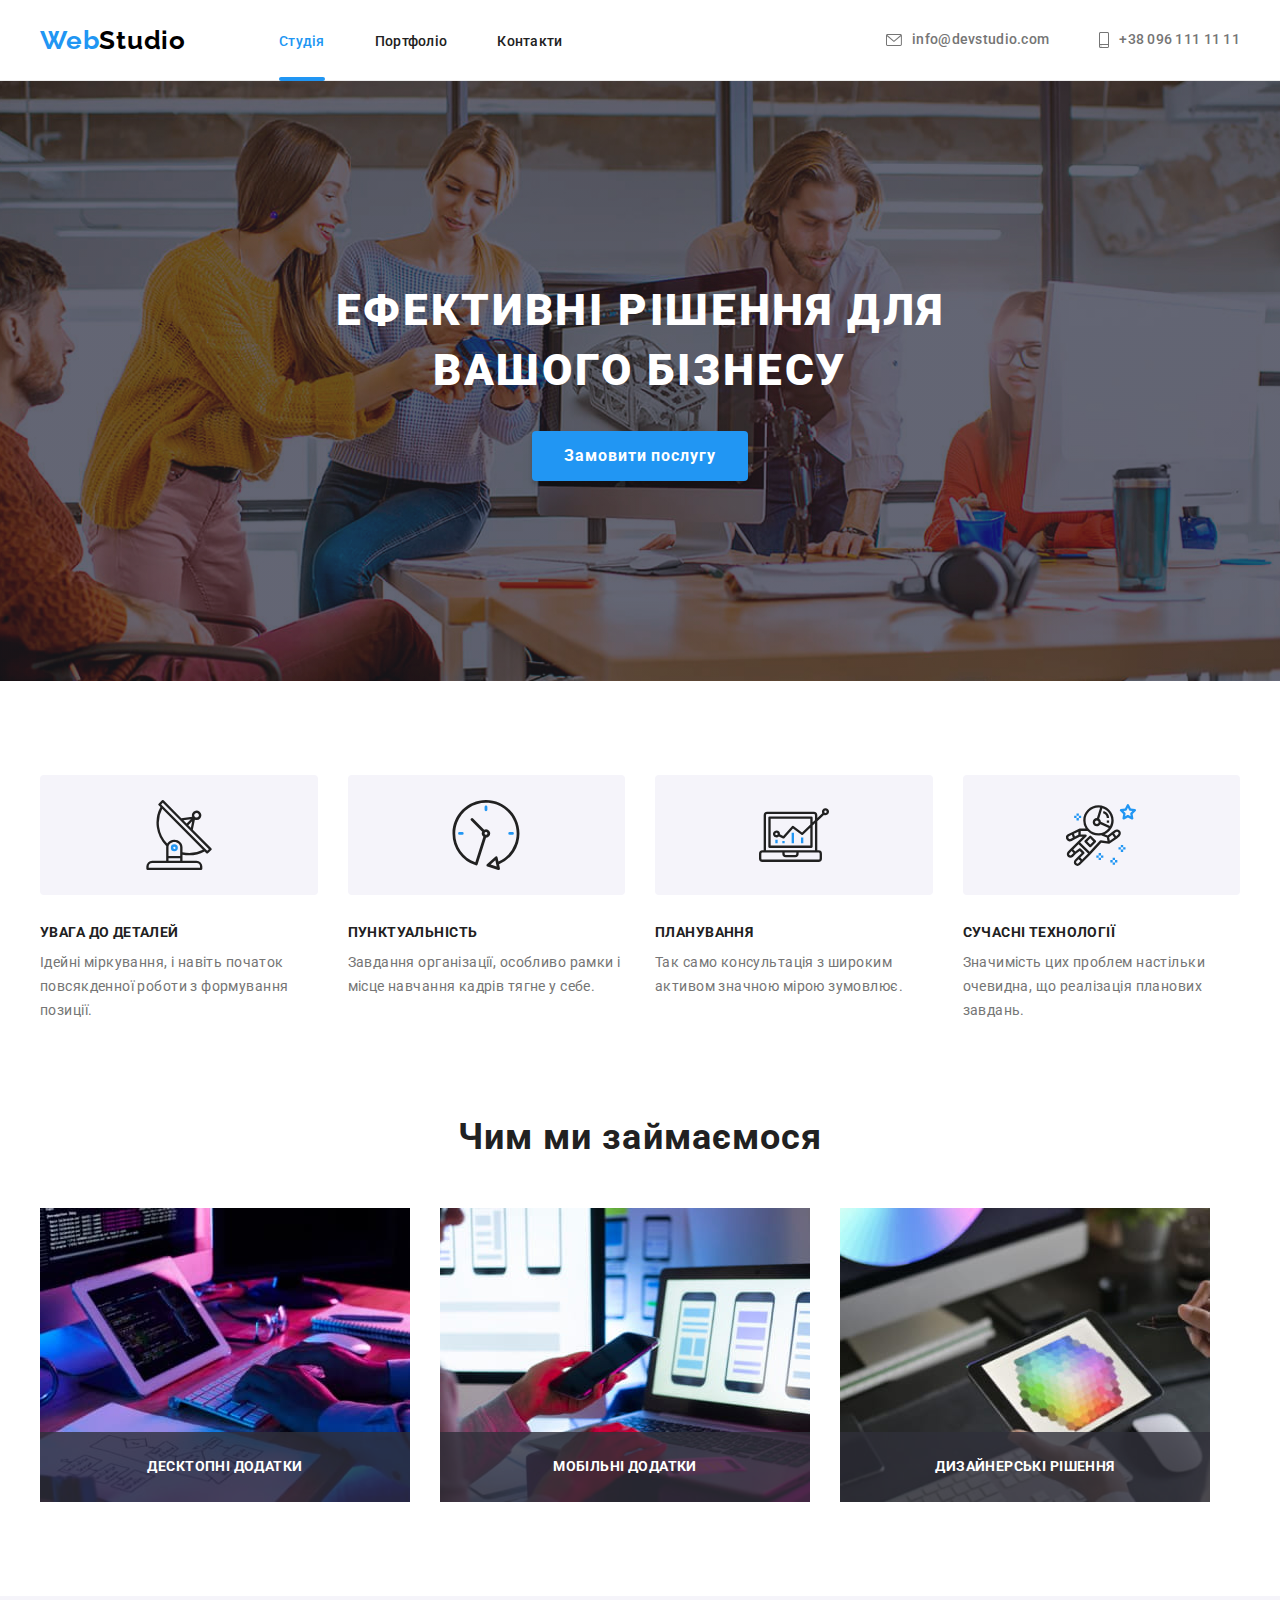
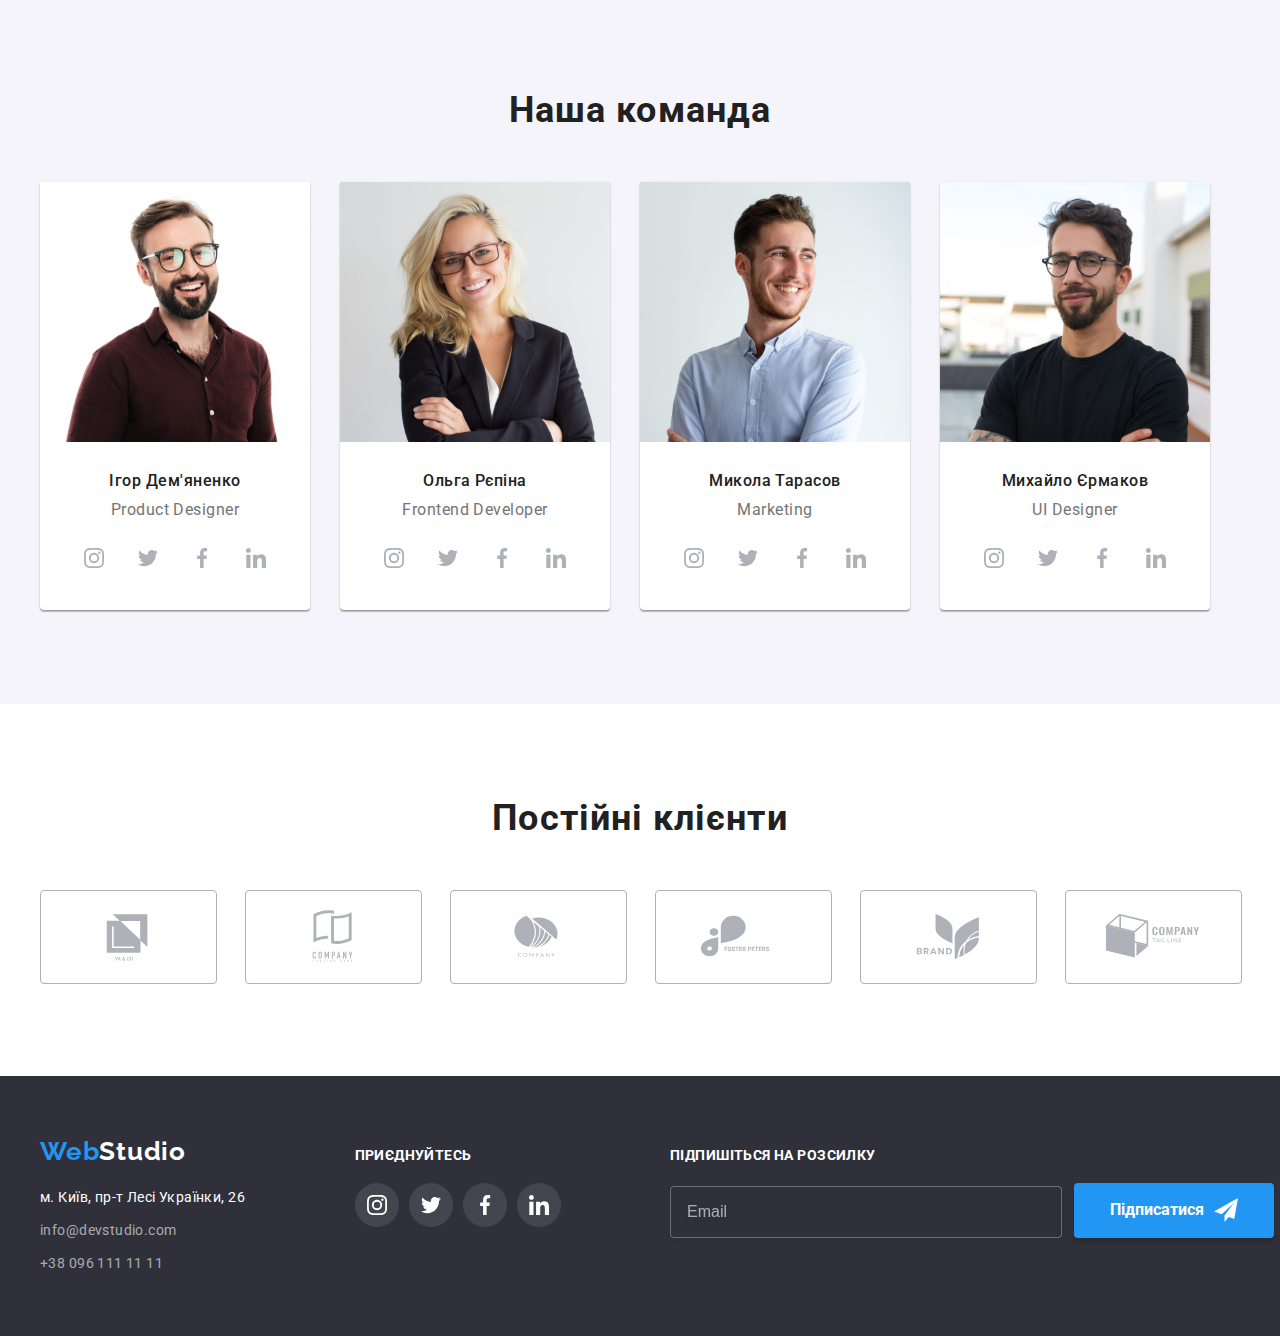
==== index.html @ 82394ab8 "Initial commit" ====
<!DOCTYPE html>
<html lang="uk">
  <head>
    <meta charset="UTF-8" />
    <meta http-equiv="X-UA-Compatible" content="IE=edge" />
    <meta name="viewport" content="width=device-width, initial-scale=1.0" />
    <title>Домашне Завдання 7</title>
    <link rel="preconnect" href="https://fonts.googleapis.com" />
    <link rel="preconnect" href="https://fonts.gstatic.com" crossorigin />
    <link
      href="https://fonts.googleapis.com/css2?family=Raleway:wght@700&family=Roboto:wght@400;500;700;900&display=swap"
      rel="stylesheet"
    />
    <link
      rel="stylesheet"
      href="https://cdnjs.cloudflare.com/ajax/libs/modern-normalize/1.1.0/modern-normalize.min.css"
      integrity="sha512-wpPYUAdjBVSE4KJnH1VR1HeZfpl1ub8YT/NKx4PuQ5NmX2tKuGu6U/JRp5y+Y8XG2tV+wKQpNHVUX03MfMFn9Q=="
      crossorigin="anonymous"
      referrerpolicy="no-referrer"
    />
    <!-- <link rel="stylesheet" href="./css/styles.css" /> -->
    <link rel="stylesheet" href="./css/main.min.css">
  </head>
  <body>
    <!---------------------------------HEADER---------------------->
    <header class="page-header">
      <div class="container header__container">
        <nav class="site-nav">
          <a href="./index.html" class="logo link site-nav__logo logo--color-black"
            ><span class="logo-accent">Web</span>Studio</a
          >
          <ul class="site-nav__list list">
            <li>
              <a href="./index.html" class="site-nav__item current link">Студія</a>
            </li>
            <li>
              <a href="./portfolio.html" class="site-nav__item link">Портфоліо</a>
            </li>
            <li><a href="#" class="site-nav__item link">Контакти</a></li>
          </ul>
        </nav>
        <ul class="contact list">
          <li>
            <a href="mailto:info@devstudio.com" class="contact__mail link">
              <svg class="contact__icon" width="16" height="12">
                <use href="./images/icon.svg#icon-envelope"></use>
              </svg>
              info@devstudio.com
            </a>
          </li>
          <li>
            <a href="tel:380961111111" class="contact__tel link">
              <svg class="contact__icon" width="10" height="16">
                <use href="./images/icon.svg#icon-smartphone"></use>
              </svg>
              +38 096 111 11 11
            </a>
          </li>
        </ul>
      </div>
    </header>
    <main>
      <!--------------------------------HERO----------------------->
      <section class="hero section">
        <div class="container hero__container">
          <h1 class="hero__title">Ефективні рішення для вашого бізнесу</h1>
          <button class="hero__btn" data-modal-open>Замовити послугу</button>
          <div class="backdrop is-hidden" data-modal>
            <div class="modal">
              <button type="button" data-modal-close class="close">
                <svg class="modal-icon" width="11" height="11">
                  <use href="./images/icon.svg#icon-modal-x"></use>
                </svg>
              </button>
              <p class="modal__title">Залиште свої дані, ми вам передзвонимо</p>
              <form class="modal-form">
                <div class="input-wrap">
                  <label for="user_name" class="modal-info">Ім'я</label>
                  <input
                    type="text"
                    name="name"
                    id="user_name"
                    class="modal-input"
                    required
                  />
                  <svg class="input-icon" width="18px" height="18px">
                    <use href="./images/icon.svg#icon-person"></use>
                  </svg>
                </div>
                <div class="input-wrap">
                  <label for="user_tel" class="modal-info">Телефон</label>
                  <input
                    type="tel"
                    name="phone"
                    autocomplete="tel"
                    class="modal-input"
                    id="user_tel"
                    required
                  /><svg class="input-icon" width="18px" height="18px">
                    <use href="./images/icon.svg#icon-phone"></use>
                  </svg>
                </div>
                <div class="input-wrap">
                  <label for="user_email" class="modal-info">Пошта</label>
                  <input
                    type="email"
                    name="email"
                    class="modal-input"
                    id="user_email"
                    required
                  /><svg class="input-icon" width="18px" height="18px">
                    <use href="./images/icon.svg#icon-email"></use>
                  </svg>
                </div>
                <div class="input-wrap input-textarea">
                  <label for="user_coment" class="modal-info">Коментар</label>
                  <textarea
                    class="modal-textarea"
                    name="coment"
                    id="user_coment"
                    placeholder="Введіть текст"
                  ></textarea>
                </div>
                <div class="modal-checkbox">
                  <label for="agree" class="checkbox-label">
                    <input
                      type="checkbox"
                      name="agree"
                      id="agree"
                      class="checkbox visually-hidden"
                    />
                    <div class="check-box">
                      <svg class="icon-checked" width="16" height="15">
                        <use href="./images/icon.svg#icon-icon-check"></use>
                      </svg>
                    </div>
                    <div class="checkbox-text">
                      Погоджуюся з розсилкою та приймаю
                      <a href="#" class="modal-link link"> Умови договору</a>
                    </div>
                    </label>
                </div>
                <button type="submit" class="modal-submit">Відправити</button>
              </form>
            </div>
          </div>
        </div>
      </section>
      <!-------------------------FEATURE------------------->
      <section class="feature section">
        <div class="container">
          <h2 class="feature__title visually-hidden">Особливості</h2>
          <ul class="feature__list list">
            <li class="feature-item feature__item">
              <div class="feature-item__box">
                <svg class="feature-item__icon" width="70" height="70">
                  <use href="./images/icon.svg#icon-antenna-1"></use>
                </svg>
              </div>
              <h3 class="feature-item__title">Увага до деталей</h3>
              <p class="feature-item__text">
                Ідейні міркування, і навіть початок повсякденної роботи з
                формування позиції.
              </p>
            </li>
            <li class="feature-item feature__item">
              <div class="feature-item__box">
                <svg class="feature-item__icon" width="70" height="70">
                  <use href="./images/icon.svg#icon-clock-1"></use>
                </svg>
              </div>
              <h3 class="feature-item__title">Пунктуальність</h3>
              <p class="feature-item__text">
                Завдання організації, особливо рамки і місце навчання кадрів
                тягне у себе.
              </p>
            </li>
            <li class="feature-item feature__item">
              <div class="feature-item__box">
                <svg class="feature-item__icon" width="70" height="70">
                  <use href="./images/icon.svg#icon-diagram-1"></use>
                </svg>
              </div>
              <h3 class="feature-item__title">Планування</h3>
              <p class="feature-item__text">
                Так само консультація з широким активом значною мірою зумовлює.
              </p>
            </li>
            <li class="feature-item feature__item">
              <div class="feature-item__box">
                <svg class="feature-item__icon" width="70" height="70">
                  <use href="./images/icon.svg#icon-astronaut-1"></use>
                </svg>
              </div>
              <h3 class="feature-item__title">Сучасні технології</h3>
              <p class="feature-item__text">
                Значимість цих проблем настільки очевидна, що реалізація
                планових завдань.
              </p>
            </li>
          </ul>
        </div>
      </section>
      <!--------------------------WORK-------------------------------->
      <section class="work section">
        <div class="container">
          <h2 class="work-title title">Чим ми займаємося</h2>
          <ul class="work-list list">
            <li class="work-image">
              <img
                src="./images/box1.jpg"
                alt="Руки програміста при роботі"
                width="370"
              />
              <div class="text-cover">
                <p class="work-text">Десктопні додатки</p>
              </div>
            </li>
            <li class="work-image">
              <img
                src="./images/box2.jpg"
                alt="Телефон в руці та на екрані ноутбуку"
                width="370"
              />
              <div class="text-cover">
                <p class="work-text">Мобільні додатки</p>
              </div>
            </li>
            <li class="work-image">
              <img
                src="./images/box3.jpg"
                alt="Кольорова палітра на екрані планшету"
                width="370"
              />
              <div class="text-cover">
                <p class="work-text">Дизайнерські рішення</p>
              </div>
            </li>
          </ul>
        </div>
      </section>
      <!-----------------TEAM---------------------------------->
      <section class="team section">
        <div class="container">
          <h2 class="team-title title">Наша команда</h2>
          <ul class="team-list list">
            <li class="team-item">
              <img
                src="./images/imgteam1.jpg"
                alt="Ігор Дем'яненко"
                width="270"
              />
              <div class="team-info">
                <h3 class="team-item-title">Ігор Дем'яненко</h3>
                <p lang="en" class="team-item-text">Product Designer</p>
                <ul class="team-soc-list list">
                  <li class="team-soc-item">
                    <a href="" class="team-soc-link link">
                      <svg class="team-soc-icon" width="20" height="20">
                        <use href="./images/icon.svg#icon-instagram-2"></use>
                      </svg>
                    </a>
                  </li>
                  <li class="team-soc-item">
                    <a href="" class="team-soc-link link">
                      <svg class="team-soc-icon" width="20" height="20">
                        <use href="./images/icon.svg#icon-twitter-1"></use>
                      </svg>
                    </a>
                  </li>
                  <li class="team-soc-item">
                    <a href="" class="team-soc-link link">
                      <svg class="team-soc-icon" width="20" height="20">
                        <use href="./images/icon.svg#icon-facebook-1"></use>
                      </svg>
                    </a>
                  </li>
                  <li class="team-soc-item">
                    <a href="" class="team-soc-link link">
                      <svg class="team-soc-icon" width="20" height="20">
                        <use href="./images/icon.svg#icon-linkedin-1"></use>
                      </svg>
                    </a>
                  </li>
                </ul>
              </div>
            </li>
            <li class="team-item">
              <img src="./images/imgteam2.jpg" alt="Ольга Рєпіна" width="270" />
              <div class="team-info">
                <h3 class="team-item-title">Ольга Рєпіна</h3>
                <p lang="en" class="team-item-text">Frontend Developer</p>
                <ul class="team-soc-list list">
                  <li class="team-soc-item">
                    <a href="" class="team-soc-link link">
                      <svg class="team-soc-icon" width="20" height="20">
                        <use href="./images/icon.svg#icon-instagram-2"></use>
                      </svg>
                    </a>
                  </li>
                  <li class="team-soc-item">
                    <a href="" class="team-soc-link link">
                      <svg class="team-soc-icon" width="20" height="20">
                        <use href="./images/icon.svg#icon-twitter-1"></use>
                      </svg>
                    </a>
                  </li>
                  <li class="team-soc-item">
                    <a href="" class="team-soc-link link">
                      <svg class="team-soc-icon" width="20" height="20">
                        <use href="./images/icon.svg#icon-facebook-1"></use>
                      </svg>
                    </a>
                  </li>
                  <li class="team-soc-item">
                    <a href="" class="team-soc-link link">
                      <svg class="team-soc-icon" width="20" height="20">
                        <use href="./images/icon.svg#icon-linkedin-1"></use>
                      </svg>
                    </a>
                  </li>
                </ul>
              </div>
            </li>
            <li class="team-item">
              <img
                src="./images/imgteam3.jpg"
                alt="Микола Тарасов"
                width="270"
              />
              <div class="team-info">
                <h3 class="team-item-title">Микола Тарасов</h3>
                <p lang="en" class="team-item-text">Marketing</p>
                <ul class="team-soc-list list">
                  <li class="team-soc-item">
                    <a href="" class="team-soc-link link">
                      <svg class="team-soc-icon" width="20" height="20">
                        <use href="./images/icon.svg#icon-instagram-2"></use>
                      </svg>
                    </a>
                  </li>
                  <li class="team-soc-item">
                    <a href="" class="team-soc-link link">
                      <svg class="team-soc-icon" width="20" height="20">
                        <use href="./images/icon.svg#icon-twitter-1"></use>
                      </svg>
                    </a>
                  </li>
                  <li class="team-soc-item">
                    <a href="" class="team-soc-link link">
                      <svg class="team-soc-icon" width="20" height="20">
                        <use href="./images/icon.svg#icon-facebook-1"></use>
                      </svg>
                    </a>
                  </li>
                  <li class="team-soc-item">
                    <a href="" class="team-soc-link link">
                      <svg class="team-soc-icon" width="20" height="20">
                        <use href="./images/icon.svg#icon-linkedin-1"></use>
                      </svg>
                    </a>
                  </li>
                </ul>
              </div>
            </li>
            <li class="team-item">
              <img
                src="./images/imgteam4.jpg"
                alt="Михайло Єрмаков"
                width="270"
              />
              <div class="team-info">
                <h3 class="team-item-title">Михайло Єрмаков</h3>
                <p lang="en" class="team-item-text">UI Designer</p>
                <ul class="team-soc-list list">
                  <li class="team-soc-item">
                    <a href="" class="team-soc-link link">
                      <svg class="team-soc-icon" width="20" height="20">
                        <use href="./images/icon.svg#icon-instagram-2"></use>
                      </svg>
                    </a>
                  </li>
                  <li class="team-soc-item">
                    <a href="" class="team-soc-link link">
                      <svg class="team-soc-icon" width="20" height="20">
                        <use href="./images/icon.svg#icon-twitter-1"></use>
                      </svg>
                    </a>
                  </li>
                  <li class="team-soc-item">
                    <a href="" class="team-soc-link link">
                      <svg class="team-soc-icon" width="20" height="20">
                        <use href="./images/icon.svg#icon-facebook-1"></use>
                      </svg>
                    </a>
                  </li>
                  <li class="team-soc-item">
                    <a href="" class="team-soc-link link">
                      <svg class="team-soc-icon" width="20" height="20">
                        <use href="./images/icon.svg#icon-linkedin-1"></use>
                      </svg>
                    </a>
                  </li>
                </ul>
              </div>
            </li>
          </ul>
        </div>
      </section>
      <!-----------------------CLIENT-------------------------------->
      <section class="clients section">
        <div class="container">
          <h2 class="title">Постійні клієнти</h2>
          <ul class="clients__list list">
            <li class="clients__item">
              <a href="" class="clients__link link">
                <svg class="clients__icon" width="106" height="60">
                  <use href="./images/icon.svg#icon-Logo1"></use>
                </svg>
              </a>
            </li>
            <li class="clients__item">
              <a href="" class="clients__link link">
                <svg class="clients__icon" width="106" height="60">
                  <use href="./images/icon.svg#icon-Logo2"></use>
                </svg>
              </a>
            </li>
            <li class="clients__item">
              <a href="" class="clients__link link"
                ><svg class="clients__icon" width="106" height="60">
                  <use href="./images/icon.svg#icon-Logo3"></use>
                </svg>
              </a>
            </li>
            <li class="clients__item">
              <a href="" class="clients__link link"
                ><svg class="clients__icon" width="106" height="60">
                  <use href="./images/icon.svg#icon-Logo4"></use>
                </svg>
              </a>
            </li>
            <li class="clients__item">
              <a href="" class="clients__link link"
                ><svg class="clients__icon" width="106" height="60">
                  <use href="./images/icon.svg#icon-Logo5"></use>
                </svg>
              </a>
            </li>
            <li class="clients__item">
              <a href="" class="clients__link link"
                ><svg class="clients__icon" width="106" height="60">
                  <use href="./images/icon.svg#icon-Logo6"></use>
                </svg>
              </a>
            </li>
          </ul>
        </div>
      </section>
    </main>
    <!----------------------------FOOTER------------------------------>
    <footer class="footer section">
      <div class="container footer__wrap">
        <div>
          <a href="./index.html" class="logo logo--color-white link"
            ><span class="logo-accent">Web</span>Studio</a
          >
          <address class="adress">
            <ul class="adress__list list">
              <li class="adress__item">
                <a
                  href="https://goo.gl/maps/c5YDyiYQSBMjpUKTA"
                  class="adress__link link"
                  >м. Київ, пр-т Лесі Українки, 26</a
                >
              </li>
              <li class="adress__item">
                <a href="mailto:info@devstudio.com" class="adress__mail link"
                  >info@devstudio.com</a
                >
              </li>
              <li class="adress__item">
                <a href="tel:380961111111" class="adress__tel link"
                  >+38 096 111 11 11</a
                >
              </li>
            </ul>
          </address>
        </div>
        <div class="footer-soc">
          <h3 class="footer-soc__tile">приєднуйтесь</h3>
          <ul class="footer-soc__list list">
            <li class="footer-soc__item">
              <a href="" class="footer-soc__link link">
                <svg class="footer-soc__icon" width="20" height="20">
                  <use href="./images/icon.svg#icon-instagram-2"></use>
                </svg>
              </a>
            </li>
            <li class="footer-soc__item">
              <a href="" class="footer-soc__link link">
                <svg class="footer-soc__icon" width="20" height="20">
                  <use href="./images/icon.svg#icon-twitter-1"></use>
                </svg>
              </a>
            </li>
            <li class="footer-soc__item">
              <a href="" class="footer-soc__link link">
                <svg class="footer-soc__icon" width="20" height="20">
                  <use href="./images/icon.svg#icon-facebook-1"></use>
                </svg>
              </a>
            </li>
            <li class="footer-soc__item">
              <a href="" class="footer-soc__link link">
                <svg class="footer-soc__icon" width="20" height="20">
                  <use href="./images/icon.svg#icon-linkedin-1"></use>
                </svg>
              </a>
            </li>
          </ul>
        </div>
        <div class="subscription footer__subscription">
          <h3 class="subscription__title">Підпишіться на розсилку</h3>
          <form class="subscription__form">
            <label>
              <input
                type="email"
                name="email"
                placeholder="Email"
                class="subscription__input"
              />
            </label>
            <button type="submit" class="subsription__btn">
              Підписатися
              <svg class="subsription__send" width="24" height="24">
                <use href="./images/icon.svg#icon-send"></use>
              </svg>
            </button>
          </form>
        </div>
      </div>
    </footer>
    <script src="./js/modal.js"></script>
  </body>
</html>
---- css/styles.css ----
/* :root {
    --title-text-color: #212121;
    --text-color: #757575;
    --accent-color: #2196F3;
    --aktive-accent-color: #188CE8;
    --black-color: #000000;
    --light-background-color: #F5F4FA;
    --dark-background-color: #2F303A;
    --white-color: #FFFFFF;
    --footer-contact-color: rgba(255, 255, 255, 0.6);
    --icon-color: #AFB1B8;
    --transition-duration: 250ms;
    --transition-timing-function: cubic-bezier(0.4, 0, 0.2, 1);
} */

/* p,
h1,
h2,
h3,
h4,
h5,
h6,
li {
    margin: 0;
}

ul {
    padding-left: 0;
    margin: 0;
}

img {
    display: block;} */


/* body {
    font-family: 'Roboto', sans-serif;
    color: var(--text-color);
    background: var(--white-color);
    margin: 0 auto;

} */

/* .container {
    width: 1200px;
    margin: 0 auto;
    padding: 0 15px;

} */

/* .list {
    list-style: none;
}

.link {
    text-decoration: none;
} */

/* .section {
    margin: 0;
    padding-top: 94px;
    padding-bottom: 94px;

} */

/* .logo {
    font-family: 'Raleway', sans-serif;
    font-style: normal;
    font-weight: 700;
    font-size: 26px;
    line-height: 1.19;
    letter-spacing: 0.03em;
} */

/* ------------header-------------- */
/* .page-header {

    border-bottom: 1px solid #ECECEC;
    align-items: center;
}

.header-mail,
.header-tel {
    font-weight: 500;
    font-size: 14px;
    line-height: 1.14;
    letter-spacing: 0.02em;
    color: var(--text-color);
    padding: 32px 0;
    color: var(--text-color);
    display: flex;
    justify-content: center;
    align-items: center;
    gap: 10px;
    transition-property: color, fill;
    transition-duration: var(--transition-duration);
    transition-timing-function: var(--transition-timing-function)
}

.header-icon {
    fill: currentColor;
}

.header-mail:hover,
.header-tel:hover {
    color: var(--accent-color);
    fill: var(--accent-color);
}

.header-mail:focus,
.header-tel:focus {
    color: var(--accent-color);
    fill: var(--accent-color);
}



.header-container {

    display: flex;
    justify-content: space-between;
    align-items: center;
}

.logo-header {
    color: var(--black-color);
    justify-content: flex-start;
    padding: 24px 0;
    margin-right: 93px;
}

.logo-accent {
    color: var(--accent-color);
}

.site-nav {
    display: flex;
    justify-content: flex-start;
    align-items: center;
}

.site-nav-list {
    gap: 50px;
    display: flex;
}

.header-contact {
    display: flex;
    gap: 50px;
    justify-content: flex-end;
}


.nav-item {
    position: relative;
    font-weight: 500;
    font-size: 14px;
    line-height: 1.14;
    letter-spacing: 0.02em;
    color: var(--title-text-color);
    padding: 32px 0;
    transition-property: color;
    transition-duration: var(--transition-duration);
    transition-timing-function: var(--transition-timing-function)
}

.nav-item::after {
    position: absolute;
    left: 0;
    bottom: 0;
    content: "";
    display: inline-block;
    opacity: 0;
    width: 100%;
    height: 4px;
    background: #2196F3;
    border-radius: 2px;
    transform: scaleX(0);
    transform-origin: left;
    transition-property: transform;
    transition-duration: var(--transition-duration);
    transition-timing-function: var(--transition-timing-function)
}

.current {
    position: relative;
    font-weight: 500;
    font-size: 14px;
    line-height: 1.14;
    letter-spacing: 0.02em;
    color: var(--accent-color);
}

.nav-item:hover::after,
.nav-item:focus::after,
.current::after {
    opacity: 1;
    transform: scaleX(100%);
}

.nav-item:hover,
.nav-item:focus {
    color: var(--accent-color);
} */

/* ------Studio--------------сторінка студія ---------------- */
/* ---------Hero---------- */
/* .hero {
    position: relative;
    max-width: 1600px;
    background-color: #C4C4C4;
    background-image: linear-gradient(rgba(47, 48, 58, 0.4), rgba(47, 48, 58, 0.4)), url(../images/Img.jpg);
    background-repeat: no-repeat;
    background-position: center;
    margin: 0 auto;
    padding-top: 200px;
    padding-bottom: 200px;
    text-align: center;

}

.hero-title {
    font-weight: 900;
    font-size: 44px;
    line-height: 1.36;
    text-align: center;
    letter-spacing: 0.06em;
    text-transform: uppercase;
    color: var(--white-color);
    width: 696px;
    margin: 0 auto;
    margin-bottom: 30px;
}

.hero-btn {
    font-family: inherit;
    font-style: normal;
    font-weight: 700;
    font-size: 16px;
    line-height: 1.88;
    letter-spacing: 0.06em;
    color: var(--white-color);
    cursor: pointer;
    text-align: center;
    background-color: var(--accent-color);
    box-shadow: 0px 4px 4px rgba(0, 0, 0, 0.15);
    border-radius: 4px;
    border: transparent;
    min-width: 216px;
    padding: 10px 32px;
    transition-property: background-color;
    transition-duration: var(--transition-duration);
    transition-timing-function: var(--transition-timing-function)
}


.hero-btn:hover,
.hero-btn:focus {
    background-color: var(--aktive-accent-color);
} */



/* ----------------------modal--------------------- */

/* .backdrop {
    position: fixed;
    top: 0;
    left: 0;
    bottom: 0;
    right: 0;
    background-color: rgba(0, 0, 0, 0.2);
    opacity: 1;
    visibility: visible;
    transition-property: opacity, visibility;
    transition-duration: var(--transition-duration);
    transition-timing-function: var(--transition-timing-function)
}

.backdrop.is-hidden {
    opacity: 0;
    pointer-events: none;
    visibility: hidden;
}

.modal {
    position: absolute;
    top: 50%;
    left: 50%;
    transform: translate(-50%, -50%);
    min-width: 528px;
    min-height: 581px;
    padding: 40px;
    background: #FFFFFF;
    box-shadow: 0px 1px 3px rgba(0, 0, 0, 0.12), 0px 1px 1px rgba(0, 0, 0, 0.14), 0px 2px 1px rgba(0, 0, 0, 0.2);
    border-radius: 4px;
}

.close {
    position: absolute;
    top: 8px;
    right: 8px;
    width: 30px;
    height: 30px;
    background-color: #FFFFFF;
    border: 1px solid rgba(0, 0, 0, 0.1);
    border-radius: 50%;
    cursor: pointer;
    transition-property: fill;
    transition-duration: var(--transition-duration);
    transition-timing-function: var(--transition-timing-function)
}

.close:hover,
.close:focus {
    fill: #2196F3;
} */

/* 
.modal-title {
    font-weight: 700;
    font-size: 20px;
    line-height: 23px;
    text-align: center;
    letter-spacing: 0.03em;
    color: var(--title-text-color);
    margin-bottom: 12px;
}


.modal-form {
    position: relative;
    display: flex;
    flex-direction: column;
    align-items: flex-start;
}

.input-wrap {
    position: relative;
    display: flex;
    flex-direction: column;
    align-items: flex-start;
    width: 100%;
    margin-bottom: 10px;

}
.input-textarea{margin-bottom: 20px;}

.modal-input {
    width: 100%;
    height: 40px;
    border: 1px solid rgba(33, 33, 33, 0.2);
    border-radius: 4px;
    outline: transparent;
    padding-left: 40px;
    padding-right: 20px;
    transition-property: border-color, fill;
    transition-duration: var(--transition-duration);
    transition-timing-function: var(--transition-timing-function)
}

.modal-input:focus,
.modal-textarea:focus {
    border-color: var(--accent-color);
    fill: var(--accent-color);
}

.modal-input:focus+.input-icon {
    fill: var(--accent-color);
}

.input-icon {
    position: absolute;
    left: 8px;
    top: 50%;
}

.modal-info {
    display: block;
    font-size: 12px;
    line-height: 1.12;
    letter-spacing: 0.01em;
    color: var(--text-color);
    margin-bottom: 4px;
}

.modal-textarea {
    width: 100%;
    height: 120px;
    border: 1px solid rgba(33, 33, 33, 0.2);
    border-radius: 4px;
    padding: 12px;
    resize: none;
    outline: none;
    transition-property: border-color, fill;
    transition-duration: var(--transition-duration);
    transition-timing-function: var(--transition-timing-function)
}

.modal-textarea::placeholder {
    font-weight: 400;
    font-size: 12px;
    line-height: 1.16;
    letter-spacing: 0.01em;
    color: rgba(117, 117, 117, 0.5);
}

.modal-submit {
    font-weight: 700;
    font-size: 16px;
    line-height: 1.87;
    color: #FFFFFF;
    padding: 10px 52px;
    background: #2196F3;
    box-shadow: 0px 4px 4px rgba(0, 0, 0, 0.15);
    border-color: transparent;
    border-radius: 4px;
    margin: 0 auto;
    cursor: pointer;
    transition-property: backround;
    transition-duration: var(--transition-duration);
    transition-timing-function: var(--transition-timing-function)
}

.modal-submit:hover,
.modal-submit:focus {
    background: var(--aktive-accent-color);

}

.modal-checkbox {
    position: relative;
    display: flex;
    align-items: center;
    font-weight: 400;
    font-size: 14px;
    line-height: 1.71;
    letter-spacing: 0.03em;
    color: var(--text-color);
  
    margin: 0 auto;
    margin-bottom: 30px;
}



.check-box {
    position: relative;
    width: 16px;
    height: 15px;
    margin-right: 7px;
}

.checkbox {
    border: 4px solid #212121;
    border-radius: 2px;
    width: 16px;
    height: 15px;
}

.checkbox:checked+* .icon-checked {
    fill: #FFFFFF;
    background-color: #2196F3;
    border-color: transparent;
}

.checkbox:not(checked)+* .icon-checked {
    fill: transparent;
    background-color: transparent;
}

.checkbox:focus+* .icon-checked {
    box-shadow: 0px 0px 2px 2px var(--accent-color);
}

.icon-checked {
    position: absolute;
    left: 0;
    border: 2px solid #212121;
    border-radius: 2px;
}

.checkbox-label {
    display: flex;
    align-items: center;
}



.checkbox:checked+*.checked-icon {
    fill: #EEEEEE;
}

.checkbox:focus+*.icon-notchecked {
    border-color: #2196F3;
}

.modal-link {
    position: relative;
    font-size: 14px;
    line-height: 1.71;
    color: var(--accent-color);
}

.modal-link::after {
    position: absolute;
    left: 0;
    bottom: 0;
    content: "";
    display: inline-block;
    width: 100%;
    height: 2px;
    padding-left: 5px;
    background-color: #2196F3;
} */

/* ---------Features -- Особливості------ */
/* .features {}

.feature-icon-box {
    background: #F5F4FA;
    border-radius: 4px;
    display: flex;
    justify-content: center;
    align-items: center;
    padding-top: 25px;
    padding-bottom: 25px;
    margin-bottom: 30px;
} */


/* .visually-hidden {
    position: absolute;
    width: 1px;
    height: 1px;
    margin: -1px;
    border: 0;
    padding: 0;
    white-space: nowrap;
    clip-path: inset(100%);
    clip: rect(0 0 0 0);
    overflow: hidden;
} */

/* .feature-list {
    display: flex;
    gap: 30px;
}

.feature-list-item {
    width: calc((100%-90)/4);

}

.feature-list-item:nth-child(4n) {
    margin: 0;

}

.feature-item-title {
    font-weight: 700;
    font-size: 14px;
    line-height: 1.14;
    letter-spacing: 0.03em;
    text-transform: uppercase;
    color: var(--title-text-color);
    margin-bottom: 10px;

}

.feature-item-text {
    font-size: 14px;
    line-height: 1.71;
    letter-spacing: 0.03em;
} */

/* ------------------Work ---Чим ми займаємося---------- */
/* .work {
    padding-top: 0;
}

.work-title {
    font-weight: 700;
    font-size: 36px;
    line-height: 1.16;
    text-align: center;
    letter-spacing: 0.03em;
    color: var(--title-text-color);
    margin-bottom: 50px;
}

.work-list {
    display: flex;
    gap: 30px;
}

.work-image {
    position: relative;
}

.text-cover {
    position: absolute;
    bottom: 0;
    width: 100%;
    height: 70px;
    background: rgba(47, 48, 58, 0.8);
}

.work-text {
    padding: 27px;
    font-weight: 700;
    font-size: 14px;
    line-height: 1.14;
    text-align: center;
    letter-spacing: 0.03em;
    text-transform: uppercase;
    color: #FFFFFF;

} */

/* ----------------team---Наша команда----------  */

/* .team {
    background: var(--light-background-color);
}

.team-list {
    display: flex;
    gap: 30px;
}

.team-item {
    background-color: var(--white-color);
    box-shadow: 0px 1px 3px rgba(0, 0, 0, 0.12), 0px 1px 1px rgba(0, 0, 0, 0.14), 0px 2px 1px rgba(0, 0, 0, 0.2);
    border-radius: 0px 0px 4px 4px;
}

.team-title {
    font-weight: 700;
    font-size: 36px;
    line-height: 1.16;
    text-align: center;
    letter-spacing: 0.03em;
    color: var(--title-text-color);
    margin-bottom: 50px;

}

.team-info {
    padding-top: 30px;
    padding-bottom: 30px;
}


.team-item-title {
    font-weight: 500;
    font-size: 16px;
    line-height: 1.18;
    text-align: center;
    letter-spacing: 0.03em;
    color: var(--title-text-color);
    margin-bottom: 10px;
}

.team-item-text {
    font-size: 16px;
    line-height: 1.18;
    text-align: center;
    letter-spacing: 0.03em;
    margin-bottom: 16px;

}

.team-soc-list {
    display: flex;
    gap: 10px;
    justify-content: center;
}

.team-soc-item {
    width: 44px;
    height: 44px;
    background-color: #FFFFFF;

}

.team-soc-link {
    width: 100%;
    height: 100%;
    border-radius: 50%;
    display: flex;
    justify-content: center;
    align-items: center;
    fill: var(--icon-color);
    transition-property: background-color, fill;
    transition-duration: var(--transition-duration);
    transition-timing-function: var(--transition-timing-function)
}

.team-soc-link:hover,
.team-soc-link:focus {
    background-color: var(--accent-color);
    fill: #FFFFFF;
} */

/* -----------------client------------------- */

/* .client-title {
    font-weight: 700;
    font-size: 36px;
    line-height: 1.16;
    text-align: center;
    letter-spacing: 0.03em;
    color: var(--title-text-color);
    margin-bottom: 50px;
}

.client-list {
    display: flex;
    gap: 30px;

}

.client-item {
    width: calc((100%-150px)/6);
    height: 92px;
}

.client-link {
    width: 100%;
    height: 100%;
    border: 1px solid var(--icon-color);
    border-radius: 4px;
    display: flex;
    justify-content: center;
    align-items: center;
    fill: var(--icon-color);
    transition-property: border-color, fill;
    transition-duration: var(--transition-duration);
    transition-timing-function: var(--transition-timing-function)
}

.client-link:hover,
.client-link:focus {
    border-color: var(--accent-color);
    fill: var(--accent-color);
} */

/* ------foooter--------------- */
/* .footer {
    background: var(--dark-background-color);
    padding-top: 60px;
    padding-bottom: 60px;
}

.logo-footer {
    color: var(--white-color);

}

.logo-accent {
    color: var(--accent-color);

}

.adress {
    margin-top: 20px;
}

.adress-item:not(:last-child) {
    margin-bottom: 9px;
}

.adress-link {
    font-style: normal;
    font-size: 14px;
    line-height: 1.71;
    letter-spacing: 0.03em;
    color: var(--white-color);
    transition-property: color;
    transition-duration: var(--transition-duration);
    transition-timing-function: var(--transition-timing-function)
}

.footer-mail,
.footer-tel {
    font-style: normal;
    font-size: 14px;
    line-height: 1.71;
    letter-spacing: 0.03em;
    color: var(--footer-contact-color);
    transition-property: color;
    transition-duration: var(--transition-duration);
    transition-timing-function: var(--transition-timing-function)
}

.adress-link:hover,
.footer-mail:hover,
.footer-tel:hover {
    color: var(--accent-color);
}

.adress-link:focus,
.footer-mail:focus,
.footer-tel:focus {
    color: var(--accent-color);
}

.footer-wrap {
    display: flex;
    gap: 70px;
    align-items: baseline;
    justify-content: space-between;
}

.footer-soc-tile {
    font-weight: 700;
    font-size: 14px;
    line-height: 16px;
    letter-spacing: 0.03em;
    text-transform: uppercase;
    color: #FFFFFF;
    margin-bottom: 20px;
}

.footer-soc-list {
    display: flex;
    gap: 10px;
    align-items: center;
    justify-content: center;
}

.footer-soc-item {
    width: 44px;
    height: 44px;
}

.footer-soc-link {
    width: 100%;
    height: 100%;
    background-color: rgba(255, 255, 255, 0.1);
    border-radius: 50%;
    display: flex;
    align-items: center;
    justify-content: center;
    fill: #FFFFFF;
    transition-property: background-color;
    transition-duration: var(--transition-duration);
    transition-timing-function: var(--transition-timing-function)
}

.footer-soc-link:hover,
.footer-soc-link:focus {
    background-color: var(--accent-color);
}


.footer-subsription {
    width: 570px;
}

.subsription_form {
    display: flex;
    gap: 12px;
    align-items: flex-end;
    width: 100%;
}



.subsription-title {
    font-weight: 700;
    font-size: 14px;
    line-height: 1.14;
    letter-spacing: 0.03em;
    text-transform: uppercase;
    color: #FFFFFF;
    margin-bottom: 20px;
}

.footer-input {
    min-width: 358px;
    font-weight: 400;
    font-size: 16px;
    line-height: 1.25;
    color: var(--white-color);
    background-color: transparent;
    padding-left: 16px;
    padding-right: 16px;
    padding-top: 15px;
    padding-bottom: 15px;

    border: 1px solid rgba(255, 255, 255, 0.3);
    filter: drop-shadow(0px 4px 4px rgba(0, 0, 0, 0.15));
    border-radius: 4px;
    outline: transparent;

}

.footer-input:focus {
    border: 1px solid var(--accent-color);
}

.footer-input::placeholder {
    font-size: 16px;
    line-height: 1.25;
    color: rgba(255, 255, 255, 0.6);
    background-color: transparent;
}

.footer-send {
    position: absolute;
    top: 50%;
    transform: translateY(-50%);
    fill: #FFFFFF;
}

.footer-send {
    position: absolute;
    top: 50%;
    transform: translateY(-50%);
    margin-left: 10px;
    margin-right: 28px;
    fill: #FFFFFF;
}

.subsription-btn {
    position: relative;
    min-width: 200px;
    min-height: 50px;
    font-family: inherit;
    padding-top: 10px;
    padding-bottom: 10px;
    padding-left: 28px;
    padding-right: 62px;
    font-weight: 700;
    font-size: 16px;
    line-height: 1.88;
    background-color: var(--accent-color);
    color: #FFFFFF;
    box-shadow: 0px 4px 4px rgba(0, 0, 0, 0.15);
    border-radius: 4px;
    border-color: transparent;
    cursor: pointer;
    transition-property: background-color, ;
    transition-duration: var(--transition-duration);
    transition-timing-function: var(--transition-timing-function)
}

.subsription-btn:hover,
.subsription-btn:focus {
    background-color: var(--aktive-accent-color);
}
 */


/*------------page portfolio-- сторінка портфоліо-------------- */
/* 
.portfolio {
    padding-top: 94px;
    padding-bottom: 94px;
}

.btn-list {
    display: flex;
    gap: 8px;
    align-self: center;
    margin: 0 auto;
    margin-bottom: 50px;
    justify-content: center;
}

.btn-item {
    font-family: inherit;
    font-style: normal;
    font-weight: 500;
    font-size: 16px;
    line-height: 1.62;
    text-align: center;
    letter-spacing: 0.03em;
    color: var(--title-text-color);

    background-color: var(--light-background-color);
    border-radius: 4px;
    border-color: transparent;
    cursor: pointer;
    padding: 6px 22px;

    transition-property: color, background-color, box-shadow;
    transition-duration: var(--transition-duration);
    transition-timing-function: var(--transition-timing-function)
}

.btn-item:hover,
.btn-item:focus {
    color: var(--white-color);
    background-color: var(--accent-color);
    box-shadow: 0px 3px 1px rgba(0, 0, 0, 0.1), 0px 1px 2px rgba(0, 0, 0, 0.08), 0px 2px 2px rgba(0, 0, 0, 0.12);
}


.portfolio-list {
    display: flex;
    flex-wrap: wrap;
    gap: 30px;
    justify-content: flex-start;
    align-items: stretch;
}

.portfolio-item {
    background-color: var(--white-color);
}



.item-text {
    padding: 20px 24px;
    border-bottom: 1px solid #EEEEEE;
    border-left: 1px solid #EEEEEE;
    border-right: 1px solid #EEEEEE;
}



.portfolio-title {
    font-weight: 700;
    font-size: 18px;
    line-height: 2;
    letter-spacing: 0.06em;
    color: var(--title-text-color);
    margin-bottom: 4px;
}

.portfolio-text {
    font-size: 16px;
    line-height: 1.88;
    letter-spacing: 0.03em;
    color: var(--text-color);
}

.portfolio-link {
    display: block;
    position: relative;
    transition-property: box-shadow;
    transition-duration: var(--transition-duration);
    transition-timing-function: var(--transition-timing-function)
}

.img-cover {
    position: relative;
    display: block;
    overflow: hidden;
}

.img-text {
    position: absolute;
    opacity: 0;
    display: block;
    top: 0;
    width: 370px;
    height: 294px;
    background-color: rgba(33, 150, 243, 0.9);
    font-size: 18px;
    line-height: 1.56;
    letter-spacing: 0.03em;
    color: #FFFFFF;
    padding: 63px 24px;

    transform: translateY(100%);
    transition-property: opacity, transform;
    transition-duration: var(--transition-duration);
    transition-timing-function: var(--transition-timing-function)
}

.portfolio-link:hover .img-text,
.portfolio-link:focus .img-text {
    transform: translateY(0);
    opacity: 1;
}


.portfolio-link:hover,
.portfolio-link:focus {
    box-shadow: 0px 1px 1px rgba(0, 0, 0, 0.12), 0px 4px 4px rgba(0, 0, 0, 0.06), 1px 4px 6px rgba(0, 0, 0, 0.16);

} */
---- css/main.min.css ----
:root{--title-text-color: #212121;--text-color: #757575;--accent-color: #2196F3;--aktive-accent-color: #188CE8;--black-color: #000000;--light-background-color: #F5F4FA;--dark-background-color: #2F303A;--white-color: #FFFFFF;--footer-contact-color: rgba(255, 255, 255, 0.6);--icon-color: #AFB1B8;--transition-duration: 250ms;--transition-timing-function: cubic-bezier(0.4, 0, 0.2, 1);--font-primary:"Roboto", sans-serif;--font-logo:"Raleway", sans-serif}.visually-hidden{position:absolute;width:1px;height:1px;margin:-1px;border:0;padding:0;white-space:nowrap;-webkit-clip-path:inset(100%);clip-path:inset(100%);clip:rect(0 0 0 0);overflow:hidden}p,h1,h2,h3,h4,h5,h6,li{margin:0}ul{padding-left:0;margin:0}img{display:block}.list{list-style:none}.link{text-decoration:none}body{font-family:var(--font-primary);color:var(--text-color);background:var(--white-color);margin:0 auto}.footer-soc__link,.footer-soc__list,.clients__link,.team-soc-link,.feature-item__box,.contact__mail,.contact__tel,.site-nav,.header__container,.checkbox-label,.modal-checkbox{display:flex;align-items:center}.logo{font-family:var(--font-logo);font-style:normal;font-weight:700;font-size:26px;line-height:1.19;letter-spacing:.03em}.logo--color-white{color:var(--white-color)}.logo--color-black{color:var(--black-color)}.container{width:1200px;margin:0 auto;padding:0 15px}.section{margin:0;padding-top:94px;padding-bottom:94px}.backdrop{position:fixed;top:0;left:0;bottom:0;right:0;background-color:rgba(0,0,0,.2);opacity:1;visibility:visible;transition-property:opacity,visibility;transition-duration:var(--transition-duration);transition-timing-function:var(--transition-timing-function)}.backdrop.is-hidden{opacity:0;pointer-events:none;visibility:hidden}.modal{position:absolute;top:50%;left:50%;transform:translate(-50%, -50%);min-width:528px;min-height:581px;padding:40px;background:#fff;box-shadow:0px 1px 3px rgba(0,0,0,.12),0px 1px 1px rgba(0,0,0,.14),0px 2px 1px rgba(0,0,0,.2);border-radius:4px}.close{position:absolute;top:8px;right:8px;width:30px;height:30px;background-color:#fff;border:1px solid rgba(0,0,0,.1);border-radius:50%;cursor:pointer;transition-property:fill;transition-duration:var(--transition-duration);transition-timing-function:var(--transition-timing-function)}.close:hover,.close:focus{fill:#2196f3}.modal__title{font-weight:700;font-size:20px;line-height:23px;text-align:center;letter-spacing:.03em;color:var(--title-text-color);margin-bottom:12px}.modal-form{position:relative;display:flex;flex-direction:column;align-items:flex-start}.input-wrap{position:relative;display:flex;flex-direction:column;align-items:flex-start;width:100%;margin-bottom:10px}.input-textarea{margin-bottom:20px}.modal-input{width:100%;height:40px;border:1px solid rgba(33,33,33,.2);border-radius:4px;outline:rgba(0,0,0,0);padding-left:40px;padding-right:20px;transition-property:border-color,fill;transition-duration:var(--transition-duration);transition-timing-function:var(--transition-timing-function)}.modal-input:focus{border-color:var(--accent-color);fill:var(--accent-color)}.input-icon{position:absolute;left:8px;top:50%}.modal-input:focus+.input-icon{fill:var(--accent-color)}.modal-info{display:block;font-size:12px;line-height:1.12;letter-spacing:.01em;color:var(--text-color);margin-bottom:4px}.modal-textarea{width:100%;height:120px;border:1px solid rgba(33,33,33,.2);border-radius:4px;padding:12px;resize:none;outline:none;transition-property:border-color,fill;transition-duration:var(--transition-duration);transition-timing-function:var(--transition-timing-function)}.modal-textarea::-moz-placeholder{font-weight:400;font-size:12px;line-height:1.16;letter-spacing:.01em;color:rgba(117,117,117,.5)}.modal-textarea:-ms-input-placeholder{font-weight:400;font-size:12px;line-height:1.16;letter-spacing:.01em;color:rgba(117,117,117,.5)}.modal-textarea::placeholder{font-weight:400;font-size:12px;line-height:1.16;letter-spacing:.01em;color:rgba(117,117,117,.5)}.modal-textarea:focus{border-color:var(--accent-color);fill:var(--accent-color)}.modal-submit{font-weight:700;font-size:16px;line-height:1.87;color:#fff;padding:10px 52px;background:#2196f3;box-shadow:0px 4px 4px rgba(0,0,0,.15);border-color:rgba(0,0,0,0);border-radius:4px;margin:0 auto;cursor:pointer;transition-property:backround;transition-duration:var(--transition-duration);transition-timing-function:var(--transition-timing-function)}.modal-submit:hover,.modal-submit:focus{background:var(--aktive-accent-color)}.modal-checkbox{position:relative;font-weight:400;font-size:14px;line-height:1.71;letter-spacing:.03em;color:var(--text-color);margin:0 auto;margin-bottom:30px}.check-box{position:relative;width:16px;height:15px;margin-right:7px}.checkbox{border:4px solid #212121;border-radius:2px;width:16px;height:15px}.checkbox:focus+*.icon-notchecked{border-color:#2196f3}.icon-checked{position:absolute;left:0;border:2px solid #212121;border-radius:2px}.checkbox:focus+* .icon-checked{box-shadow:0px 0px 2px 2px var(--accent-color)}.checkbox:not(checked)+* .icon-checked{fill:rgba(0,0,0,0);background-color:rgba(0,0,0,0)}.checkbox:checked+* .icon-checked{fill:#fff;background-color:#2196f3;border-color:rgba(0,0,0,0)}.modal-link{position:relative;font-size:14px;line-height:1.71;color:var(--accent-color)}.modal-link::after{position:absolute;left:0;bottom:0;content:"";display:inline-block;width:100%;height:2px;padding-left:5px;background-color:#2196f3}.portfolio{padding-top:94px;padding-bottom:94px}.title{font-weight:700;font-size:36px;line-height:1.16;text-align:center;letter-spacing:.03em;color:var(--title-text-color);margin-bottom:50px}.page-header{border-bottom:1px solid #ececec;align-items:center}.header__container{justify-content:space-between}.site-nav__logo{justify-content:flex-start;padding:24px 0;margin-right:93px}.logo-accent{color:var(--accent-color)}.site-nav{justify-content:flex-start}.site-nav__list{gap:50px;display:flex}.site-nav__item{position:relative;font-weight:500;font-size:14px;line-height:1.14;letter-spacing:.02em;color:var(--title-text-color);padding:32px 0;transition-property:color;transition-duration:var(--transition-duration);transition-timing-function:var(--transition-timing-function)}.site-nav__item::after{position:absolute;left:0;bottom:0;content:"";display:inline-block;opacity:0;width:100%;height:4px;background:#2196f3;border-radius:2px;transform:scaleX(0);transform-origin:left;transition-property:transform;transition-duration:var(--transition-duration);transition-timing-function:var(--transition-timing-function)}.site-nav__item:hover,.site-nav__item:focus{color:var(--accent-color)}.site-nav__item:hover::after,.site-nav__item:focus::after,.site-nav__item .current::after{opacity:1;transform:scaleX(100%)}.contact{display:flex;gap:50px;justify-content:flex-end}.contact__mail,.contact__tel{font-weight:500;font-size:14px;line-height:1.14;letter-spacing:.02em;color:var(--text-color);padding:32px 0;color:var(--text-color);justify-content:center;gap:10px;transition-property:color,fill;transition-duration:var(--transition-duration);transition-timing-function:var(--transition-timing-function)}.contact__mail:hover,.contact__mail:hover,.contact__tel:hover,.contact__tel:hover{color:var(--accent-color);fill:var(--accent-color)}.contact__mail:focus,.contact__mail:focus,.contact__tel:focus,.contact__tel:focus{color:var(--accent-color);fill:var(--accent-color)}.contact__icon{fill:currentColor}.current{position:relative;font-weight:500;font-size:14px;line-height:1.14;letter-spacing:.02em;color:var(--accent-color)}.current::after{opacity:1;transform:scaleX(100%)}.hero{position:relative;max-width:1600px;background-color:#c4c4c4;background-image:linear-gradient(rgba(47, 48, 58, 0.4), rgba(47, 48, 58, 0.4)),url(../images/Img.jpg);background-repeat:no-repeat;background-position:center;margin:0 auto;padding-top:200px;padding-bottom:200px;text-align:center}.hero__title{font-weight:900;font-size:44px;line-height:1.36;text-align:center;letter-spacing:.06em;text-transform:uppercase;color:var(--white-color);width:696px;margin:0 auto;margin-bottom:30px}.hero__btn{font-family:inherit;font-style:normal;font-weight:700;font-size:16px;line-height:1.88;letter-spacing:.06em;color:var(--white-color);cursor:pointer;text-align:center;background-color:var(--accent-color);box-shadow:0px 4px 4px rgba(0,0,0,.15);border-radius:4px;border:rgba(0,0,0,0);min-width:216px;padding:10px 32px;transition-property:background-color;transition-duration:var(--transition-duration);transition-timing-function:var(--transition-timing-function)}.hero__btn:hover,.hero__btn:focus{background-color:var(--aktive-accent-color)}.feature-item__box{background:#f5f4fa;border-radius:4px;justify-content:center;padding-top:25px;padding-bottom:25px;margin-bottom:30px}.feature__list{display:flex;gap:30px}.feature__item{width:calc((100% - 90px)/4)}.feature__item:nth-child(4n){margin:0}.feature-item__title{font-weight:700;font-size:14px;line-height:1.14;letter-spacing:.03em;text-transform:uppercase;color:var(--title-text-color);margin-bottom:10px}.feature-item__text{font-size:14px;line-height:1.71;letter-spacing:.03em}.work{padding-top:0}.work-list{display:flex;gap:30px}.work-image{position:relative}.text-cover{position:absolute;bottom:0;width:100%;height:70px;background:rgba(47,48,58,.8)}.work-text{padding:27px;font-weight:700;font-size:14px;line-height:1.14;text-align:center;letter-spacing:.03em;text-transform:uppercase;color:#fff}.team{background:var(--light-background-color)}.team-list{display:flex;gap:30px}.team-item{background-color:var(--white-color);box-shadow:0px 1px 3px rgba(0,0,0,.12),0px 1px 1px rgba(0,0,0,.14),0px 2px 1px rgba(0,0,0,.2);border-radius:0px 0px 4px 4px}.team-info{padding-top:30px;padding-bottom:30px}.team-item-title{font-weight:500;font-size:16px;line-height:1.18;text-align:center;letter-spacing:.03em;color:var(--title-text-color);margin-bottom:10px}.team-item-text{font-size:16px;line-height:1.18;text-align:center;letter-spacing:.03em;margin-bottom:16px}.team-soc-list{display:flex;gap:10px;justify-content:center}.team-soc-item{width:44px;height:44px;background-color:#fff}.team-soc-link{width:100%;height:100%;border-radius:50%;justify-content:center;fill:var(--icon-color);transition-property:background-color,fill;transition-duration:var(--transition-duration);transition-timing-function:var(--transition-timing-function)}.team-soc-link:hover,.team-soc-link:focus{background-color:var(--accent-color);fill:#fff}.clients__list{display:flex;gap:30px}.clients__item{width:calc((100% - 150px)/6);height:92px}.clients__link{width:100%;height:100%;border:1px solid var(--icon-color);border-radius:4px;justify-content:center;fill:var(--icon-color);transition-property:border-color,fill;transition-duration:var(--transition-duration);transition-timing-function:var(--transition-timing-function)}.clients__link:hover,.clients__link:focus{border-color:var(--accent-color);fill:var(--accent-color)}.footer{background:var(--dark-background-color);padding-top:60px;padding-bottom:60px}.logo-accent{color:var(--accent-color)}.adress{margin-top:20px}.adress__item:not(:last-child){margin-bottom:9px}.adress__link{font-style:normal;font-size:14px;line-height:1.71;letter-spacing:.03em;color:var(--white-color);transition-property:color;transition-duration:var(--transition-duration);transition-timing-function:var(--transition-timing-function)}.adress__link:hover,.adress__link:focus{color:var(--accent-color)}.adress__mail,.adress__tel{font-style:normal;font-size:14px;line-height:1.71;letter-spacing:.03em;color:var(--footer-contact-color);transition-property:color;transition-duration:var(--transition-duration);transition-timing-function:var(--transition-timing-function)}.adress__mail:hover,.adress__mail:hover,.adress__mail:focus,.adress__mail:focus,.adress__tel:hover,.adress__tel:hover,.adress__tel:focus,.adress__tel:focus{color:var(--accent-color)}.footer__wrap{display:flex;gap:70px;align-items:baseline;justify-content:space-between}.footer-soc__tile{font-weight:700;font-size:14px;line-height:16px;letter-spacing:.03em;text-transform:uppercase;color:#fff;margin-bottom:20px}.footer-soc__list{gap:10px;justify-content:center}.footer-soc__item{width:44px;height:44px}.footer-soc__link{width:100%;height:100%;background-color:rgba(255,255,255,.1);border-radius:50%;justify-content:center;fill:#fff;transition-property:background-color;transition-duration:var(--transition-duration);transition-timing-function:var(--transition-timing-function)}.footer-soc__link:hover,.footer-soc__link:focus{background-color:var(--accent-color)}.footer__subscription{width:570px}.subscription__form{display:flex;gap:12px;align-items:flex-end;width:100%}.subscription__title{font-weight:700;font-size:14px;line-height:1.14;letter-spacing:.03em;text-transform:uppercase;color:#fff;margin-bottom:20px}.subscription__input{min-width:358px;font-weight:400;font-size:16px;line-height:1.25;color:var(--white-color);background-color:rgba(0,0,0,0);padding-left:16px;padding-right:16px;padding-top:15px;padding-bottom:15px;border:1px solid rgba(255,255,255,.3);filter:drop-shadow(0px 4px 4px rgba(0, 0, 0, 0.15));border-radius:4px;outline:rgba(0,0,0,0)}.subscription__input:focus{border:1px solid var(--accent-color)}.subscription__input::-moz-placeholder{font-size:16px;line-height:1.25;color:rgba(255,255,255,.6);background-color:rgba(0,0,0,0)}.subscription__input:-ms-input-placeholder{font-size:16px;line-height:1.25;color:rgba(255,255,255,.6);background-color:rgba(0,0,0,0)}.subscription__input::placeholder{font-size:16px;line-height:1.25;color:rgba(255,255,255,.6);background-color:rgba(0,0,0,0)}.subsription__send{position:absolute;top:50%;transform:translateY(-50%);margin-left:10px;margin-right:28px;fill:#fff}.subsription__btn{position:relative;min-width:200px;min-height:50px;font-family:inherit;padding-top:10px;padding-bottom:10px;padding-left:28px;padding-right:62px;font-weight:700;font-size:16px;line-height:1.88;background-color:var(--accent-color);color:#fff;box-shadow:0px 4px 4px rgba(0,0,0,.15);border-radius:4px;border-color:rgba(0,0,0,0);cursor:pointer;transition-property:background-color;transition-duration:var(--transition-duration);transition-timing-function:var(--transition-timing-function)}.subsription__btn:hover,.subsription__btn:focus{background-color:var(--aktive-accent-color)}.portfolio__cards{display:flex;flex-wrap:wrap;gap:30px;justify-content:flex-start;align-items:stretch}.cards__item{background-color:var(--white-color)}.cards-info{padding:20px 24px;border-bottom:1px solid #eee;border-left:1px solid #eee;border-right:1px solid #eee}.cards-info__title{font-weight:700;font-size:18px;line-height:2;letter-spacing:.06em;color:var(--title-text-color);margin-bottom:4px}.cards-info__text{font-size:16px;line-height:1.88;letter-spacing:.03em;color:var(--text-color)}.cards__img{position:relative;display:block;overflow:hidden}.cards-img__text{position:absolute;opacity:0;display:block;top:0;width:370px;height:294px;background-color:rgba(33,150,243,.9);font-size:18px;line-height:1.56;letter-spacing:.03em;color:#fff;padding:63px 24px;transform:translateY(100%);transition-property:opacity,transform;transition-duration:var(--transition-duration);transition-timing-function:var(--transition-timing-function)}.cards__link{display:block;position:relative;transition-property:box-shadow;transition-duration:var(--transition-duration);transition-timing-function:var(--transition-timing-function)}.cards__link:hover .cards-img__text,.cards__link:focus .cards-img__text{transform:translateY(0);opacity:1}.cards__link:hover,.cards__link:focus{box-shadow:0px 1px 1px rgba(0,0,0,.12),0px 4px 4px rgba(0,0,0,.06),1px 4px 6px rgba(0,0,0,.16)}.portfolio__btn-list{display:flex;gap:8px;align-self:center;margin:0 auto;margin-bottom:50px;justify-content:center}.portfolio__btn-item{font-family:inherit;font-style:normal;font-weight:500;font-size:16px;line-height:1.62;text-align:center;letter-spacing:.03em;color:var(--title-text-color);background-color:var(--light-background-color);border-radius:4px;border-color:rgba(0,0,0,0);cursor:pointer;padding:6px 22px;transition-property:color,background-color,box-shadow;transition-duration:var(--transition-duration);transition-timing-function:var(--transition-timing-function)}.portfolio__btn-item:hover,.portfolio__btn-item:focus{color:var(--white-color);background-color:var(--accent-color);box-shadow:0px 3px 1px rgba(0,0,0,.1),0px 1px 2px rgba(0,0,0,.08),0px 2px 2px rgba(0,0,0,.12)}/*# sourceMappingURL=main.min.css.map */
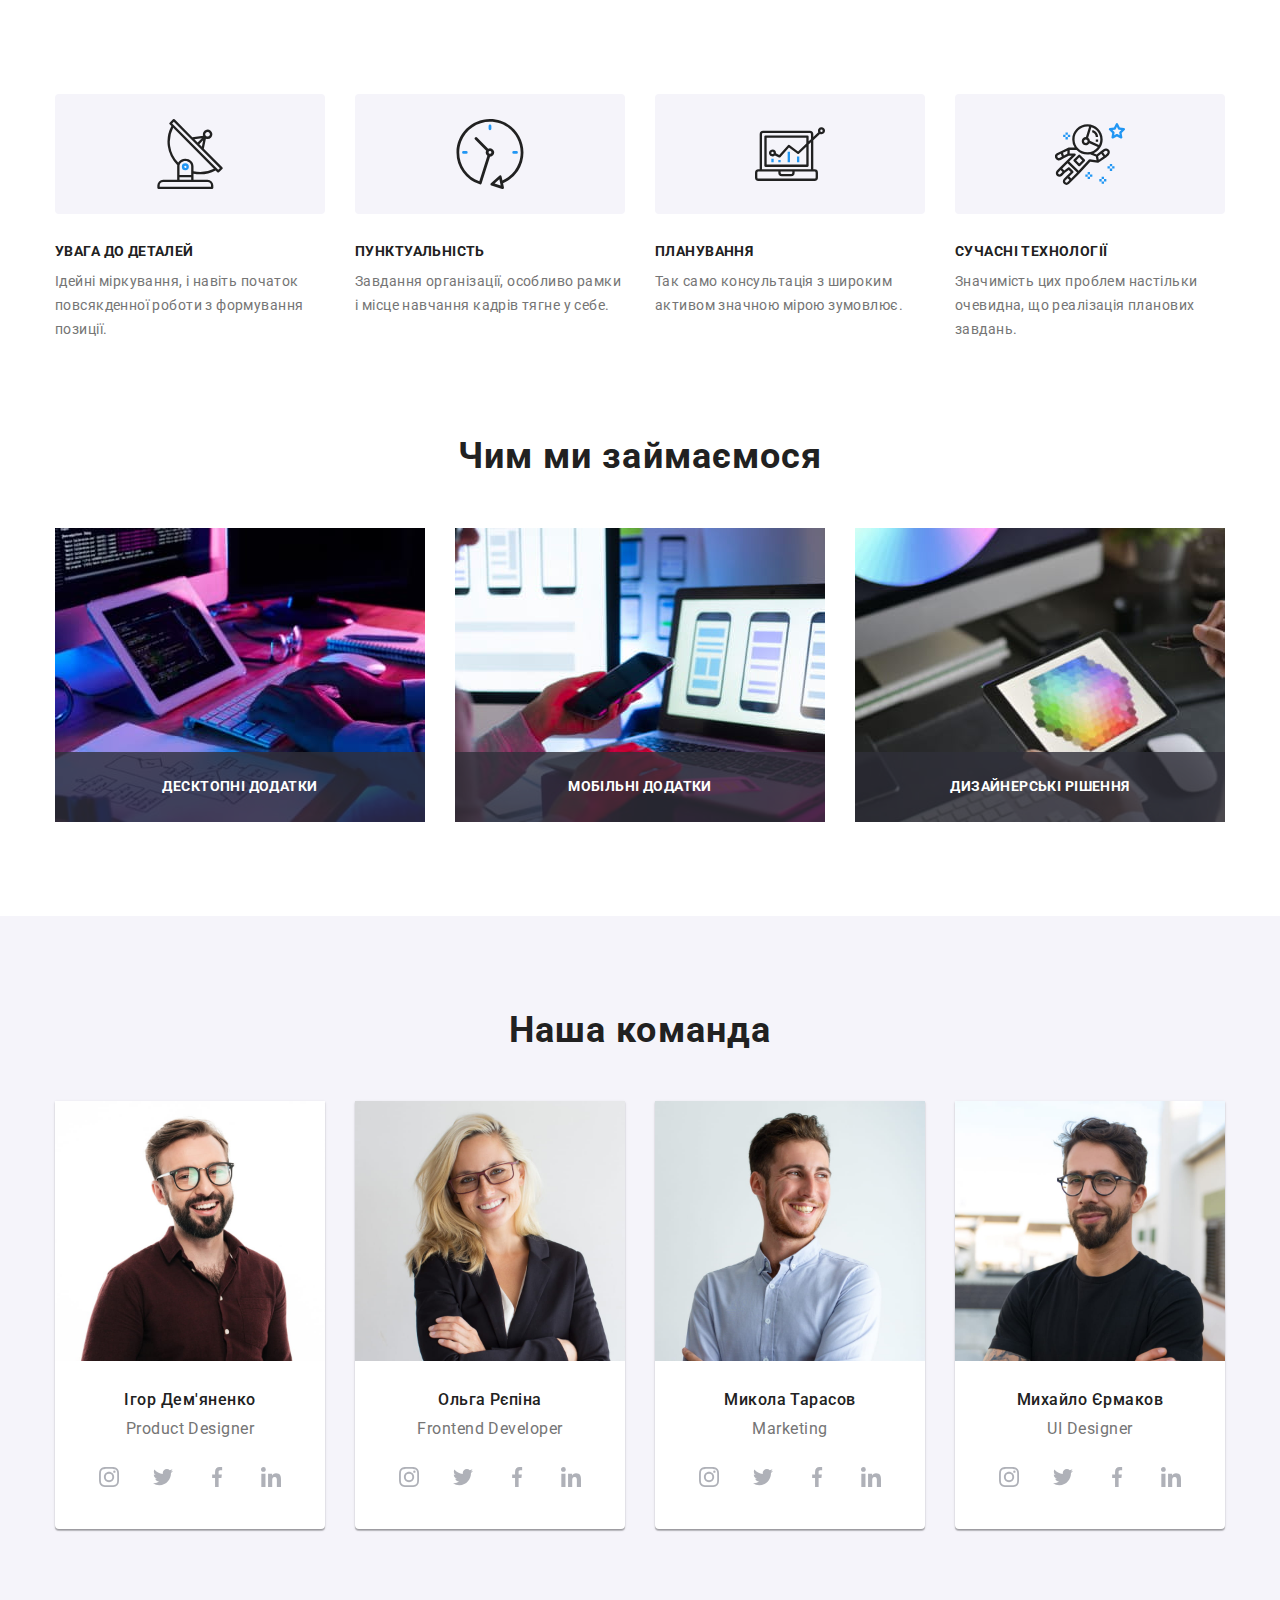
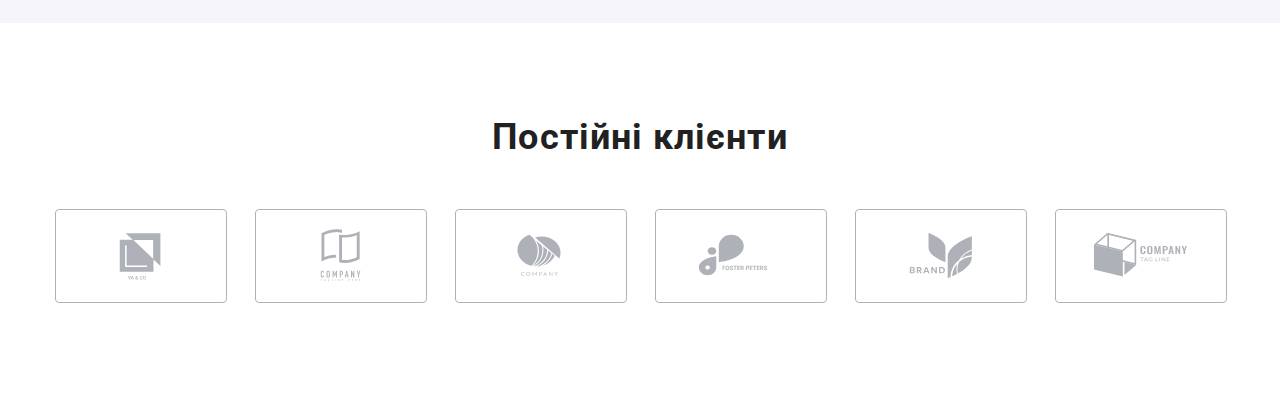
==== commit e6160ac6: "part hw 08" ====
--- a/index.html
+++ b/index.html
@@ -18,12 +18,11 @@
       crossorigin="anonymous"
       referrerpolicy="no-referrer"
     />
-    <!-- <link rel="stylesheet" href="./css/styles.css" /> -->
-    <link rel="stylesheet" href="./css/main.min.css">
+    <link rel="stylesheet" href="./css/main.min.css" />
   </head>
   <body>
     <!---------------------------------HEADER---------------------->
-    <header class="page-header">
+    <!-- <header class="page-header">
       <div class="container header__container">
         <nav class="site-nav">
           <a href="./index.html" class="logo link site-nav__logo logo--color-black"
@@ -58,10 +57,10 @@
           </li>
         </ul>
       </div>
-    </header>
+    </header> -->
     <main>
       <!--------------------------------HERO----------------------->
-      <section class="hero section">
+      <!-- <section class="hero section">
         <div class="container hero__container">
           <h1 class="hero__title">Ефективні рішення для вашого бізнесу</h1>
           <button class="hero__btn" data-modal-open>Замовити послугу</button>
@@ -145,7 +144,7 @@
             </div>
           </div>
         </div>
-      </section>
+      </section> -->
       <!-------------------------FEATURE------------------->
       <section class="feature section">
         <div class="container">
@@ -248,7 +247,7 @@
               <img
                 src="./images/imgteam1.jpg"
                 alt="Ігор Дем'яненко"
-                width="270"
+                width="100%"
               />
               <div class="team-info">
                 <h3 class="team-item-title">Ігор Дем'яненко</h3>
@@ -286,7 +285,11 @@
               </div>
             </li>
             <li class="team-item">
-              <img src="./images/imgteam2.jpg" alt="Ольга Рєпіна" width="270" />
+              <img
+                src="./images/imgteam2.jpg"
+                alt="Ольга Рєпіна"
+                width="100%"
+              />
               <div class="team-info">
                 <h3 class="team-item-title">Ольга Рєпіна</h3>
                 <p lang="en" class="team-item-text">Frontend Developer</p>
@@ -323,11 +326,7 @@
               </div>
             </li>
             <li class="team-item">
-              <img
-                src="./images/imgteam3.jpg"
-                alt="Микола Тарасов"
-                width="270"
-              />
+              <img src="./images/imgteam3.jpg" alt="Микола Тарасов" width="100%" />
               <div class="team-info">
                 <h3 class="team-item-title">Микола Тарасов</h3>
                 <p lang="en" class="team-item-text">Marketing</p>
@@ -367,7 +366,7 @@
               <img
                 src="./images/imgteam4.jpg"
                 alt="Михайло Єрмаков"
-                width="270"
+                width="100%"
               />
               <div class="team-info">
                 <h3 class="team-item-title">Михайло Єрмаков</h3>
@@ -459,7 +458,7 @@
       </section>
     </main>
     <!----------------------------FOOTER------------------------------>
-    <footer class="footer section">
+    <!-- <footer class="footer section">
       <div class="container footer__wrap">
         <div>
           <a href="./index.html" class="logo logo--color-white link"
@@ -540,7 +539,7 @@
           </form>
         </div>
       </div>
-    </footer>
+    </footer> -->
     <script src="./js/modal.js"></script>
   </body>
 </html>
--- a/css/main.min.css
+++ b/css/main.min.css
@@ -1 +1 @@
-:root{--title-text-color: #212121;--text-color: #757575;--accent-color: #2196F3;--aktive-accent-color: #188CE8;--black-color: #000000;--light-background-color: #F5F4FA;--dark-background-color: #2F303A;--white-color: #FFFFFF;--footer-contact-color: rgba(255, 255, 255, 0.6);--icon-color: #AFB1B8;--transition-duration: 250ms;--transition-timing-function: cubic-bezier(0.4, 0, 0.2, 1);--font-primary:"Roboto", sans-serif;--font-logo:"Raleway", sans-serif}.visually-hidden{position:absolute;width:1px;height:1px;margin:-1px;border:0;padding:0;white-space:nowrap;-webkit-clip-path:inset(100%);clip-path:inset(100%);clip:rect(0 0 0 0);overflow:hidden}p,h1,h2,h3,h4,h5,h6,li{margin:0}ul{padding-left:0;margin:0}img{display:block}.list{list-style:none}.link{text-decoration:none}body{font-family:var(--font-primary);color:var(--text-color);background:var(--white-color);margin:0 auto}.footer-soc__link,.footer-soc__list,.clients__link,.team-soc-link,.feature-item__box,.contact__mail,.contact__tel,.site-nav,.header__container,.checkbox-label,.modal-checkbox{display:flex;align-items:center}.logo{font-family:var(--font-logo);font-style:normal;font-weight:700;font-size:26px;line-height:1.19;letter-spacing:.03em}.logo--color-white{color:var(--white-color)}.logo--color-black{color:var(--black-color)}.container{width:1200px;margin:0 auto;padding:0 15px}.section{margin:0;padding-top:94px;padding-bottom:94px}.backdrop{position:fixed;top:0;left:0;bottom:0;right:0;background-color:rgba(0,0,0,.2);opacity:1;visibility:visible;transition-property:opacity,visibility;transition-duration:var(--transition-duration);transition-timing-function:var(--transition-timing-function)}.backdrop.is-hidden{opacity:0;pointer-events:none;visibility:hidden}.modal{position:absolute;top:50%;left:50%;transform:translate(-50%, -50%);min-width:528px;min-height:581px;padding:40px;background:#fff;box-shadow:0px 1px 3px rgba(0,0,0,.12),0px 1px 1px rgba(0,0,0,.14),0px 2px 1px rgba(0,0,0,.2);border-radius:4px}.close{position:absolute;top:8px;right:8px;width:30px;height:30px;background-color:#fff;border:1px solid rgba(0,0,0,.1);border-radius:50%;cursor:pointer;transition-property:fill;transition-duration:var(--transition-duration);transition-timing-function:var(--transition-timing-function)}.close:hover,.close:focus{fill:#2196f3}.modal__title{font-weight:700;font-size:20px;line-height:23px;text-align:center;letter-spacing:.03em;color:var(--title-text-color);margin-bottom:12px}.modal-form{position:relative;display:flex;flex-direction:column;align-items:flex-start}.input-wrap{position:relative;display:flex;flex-direction:column;align-items:flex-start;width:100%;margin-bottom:10px}.input-textarea{margin-bottom:20px}.modal-input{width:100%;height:40px;border:1px solid rgba(33,33,33,.2);border-radius:4px;outline:rgba(0,0,0,0);padding-left:40px;padding-right:20px;transition-property:border-color,fill;transition-duration:var(--transition-duration);transition-timing-function:var(--transition-timing-function)}.modal-input:focus{border-color:var(--accent-color);fill:var(--accent-color)}.input-icon{position:absolute;left:8px;top:50%}.modal-input:focus+.input-icon{fill:var(--accent-color)}.modal-info{display:block;font-size:12px;line-height:1.12;letter-spacing:.01em;color:var(--text-color);margin-bottom:4px}.modal-textarea{width:100%;height:120px;border:1px solid rgba(33,33,33,.2);border-radius:4px;padding:12px;resize:none;outline:none;transition-property:border-color,fill;transition-duration:var(--transition-duration);transition-timing-function:var(--transition-timing-function)}.modal-textarea::-moz-placeholder{font-weight:400;font-size:12px;line-height:1.16;letter-spacing:.01em;color:rgba(117,117,117,.5)}.modal-textarea:-ms-input-placeholder{font-weight:400;font-size:12px;line-height:1.16;letter-spacing:.01em;color:rgba(117,117,117,.5)}.modal-textarea::placeholder{font-weight:400;font-size:12px;line-height:1.16;letter-spacing:.01em;color:rgba(117,117,117,.5)}.modal-textarea:focus{border-color:var(--accent-color);fill:var(--accent-color)}.modal-submit{font-weight:700;font-size:16px;line-height:1.87;color:#fff;padding:10px 52px;background:#2196f3;box-shadow:0px 4px 4px rgba(0,0,0,.15);border-color:rgba(0,0,0,0);border-radius:4px;margin:0 auto;cursor:pointer;transition-property:backround;transition-duration:var(--transition-duration);transition-timing-function:var(--transition-timing-function)}.modal-submit:hover,.modal-submit:focus{background:var(--aktive-accent-color)}.modal-checkbox{position:relative;font-weight:400;font-size:14px;line-height:1.71;letter-spacing:.03em;color:var(--text-color);margin:0 auto;margin-bottom:30px}.check-box{position:relative;width:16px;height:15px;margin-right:7px}.checkbox{border:4px solid #212121;border-radius:2px;width:16px;height:15px}.checkbox:focus+*.icon-notchecked{border-color:#2196f3}.icon-checked{position:absolute;left:0;border:2px solid #212121;border-radius:2px}.checkbox:focus+* .icon-checked{box-shadow:0px 0px 2px 2px var(--accent-color)}.checkbox:not(checked)+* .icon-checked{fill:rgba(0,0,0,0);background-color:rgba(0,0,0,0)}.checkbox:checked+* .icon-checked{fill:#fff;background-color:#2196f3;border-color:rgba(0,0,0,0)}.modal-link{position:relative;font-size:14px;line-height:1.71;color:var(--accent-color)}.modal-link::after{position:absolute;left:0;bottom:0;content:"";display:inline-block;width:100%;height:2px;padding-left:5px;background-color:#2196f3}.portfolio{padding-top:94px;padding-bottom:94px}.title{font-weight:700;font-size:36px;line-height:1.16;text-align:center;letter-spacing:.03em;color:var(--title-text-color);margin-bottom:50px}.page-header{border-bottom:1px solid #ececec;align-items:center}.header__container{justify-content:space-between}.site-nav__logo{justify-content:flex-start;padding:24px 0;margin-right:93px}.logo-accent{color:var(--accent-color)}.site-nav{justify-content:flex-start}.site-nav__list{gap:50px;display:flex}.site-nav__item{position:relative;font-weight:500;font-size:14px;line-height:1.14;letter-spacing:.02em;color:var(--title-text-color);padding:32px 0;transition-property:color;transition-duration:var(--transition-duration);transition-timing-function:var(--transition-timing-function)}.site-nav__item::after{position:absolute;left:0;bottom:0;content:"";display:inline-block;opacity:0;width:100%;height:4px;background:#2196f3;border-radius:2px;transform:scaleX(0);transform-origin:left;transition-property:transform;transition-duration:var(--transition-duration);transition-timing-function:var(--transition-timing-function)}.site-nav__item:hover,.site-nav__item:focus{color:var(--accent-color)}.site-nav__item:hover::after,.site-nav__item:focus::after,.site-nav__item .current::after{opacity:1;transform:scaleX(100%)}.contact{display:flex;gap:50px;justify-content:flex-end}.contact__mail,.contact__tel{font-weight:500;font-size:14px;line-height:1.14;letter-spacing:.02em;color:var(--text-color);padding:32px 0;color:var(--text-color);justify-content:center;gap:10px;transition-property:color,fill;transition-duration:var(--transition-duration);transition-timing-function:var(--transition-timing-function)}.contact__mail:hover,.contact__mail:hover,.contact__tel:hover,.contact__tel:hover{color:var(--accent-color);fill:var(--accent-color)}.contact__mail:focus,.contact__mail:focus,.contact__tel:focus,.contact__tel:focus{color:var(--accent-color);fill:var(--accent-color)}.contact__icon{fill:currentColor}.current{position:relative;font-weight:500;font-size:14px;line-height:1.14;letter-spacing:.02em;color:var(--accent-color)}.current::after{opacity:1;transform:scaleX(100%)}.hero{position:relative;max-width:1600px;background-color:#c4c4c4;background-image:linear-gradient(rgba(47, 48, 58, 0.4), rgba(47, 48, 58, 0.4)),url(../images/Img.jpg);background-repeat:no-repeat;background-position:center;margin:0 auto;padding-top:200px;padding-bottom:200px;text-align:center}.hero__title{font-weight:900;font-size:44px;line-height:1.36;text-align:center;letter-spacing:.06em;text-transform:uppercase;color:var(--white-color);width:696px;margin:0 auto;margin-bottom:30px}.hero__btn{font-family:inherit;font-style:normal;font-weight:700;font-size:16px;line-height:1.88;letter-spacing:.06em;color:var(--white-color);cursor:pointer;text-align:center;background-color:var(--accent-color);box-shadow:0px 4px 4px rgba(0,0,0,.15);border-radius:4px;border:rgba(0,0,0,0);min-width:216px;padding:10px 32px;transition-property:background-color;transition-duration:var(--transition-duration);transition-timing-function:var(--transition-timing-function)}.hero__btn:hover,.hero__btn:focus{background-color:var(--aktive-accent-color)}.feature-item__box{background:#f5f4fa;border-radius:4px;justify-content:center;padding-top:25px;padding-bottom:25px;margin-bottom:30px}.feature__list{display:flex;gap:30px}.feature__item{width:calc((100% - 90px)/4)}.feature__item:nth-child(4n){margin:0}.feature-item__title{font-weight:700;font-size:14px;line-height:1.14;letter-spacing:.03em;text-transform:uppercase;color:var(--title-text-color);margin-bottom:10px}.feature-item__text{font-size:14px;line-height:1.71;letter-spacing:.03em}.work{padding-top:0}.work-list{display:flex;gap:30px}.work-image{position:relative}.text-cover{position:absolute;bottom:0;width:100%;height:70px;background:rgba(47,48,58,.8)}.work-text{padding:27px;font-weight:700;font-size:14px;line-height:1.14;text-align:center;letter-spacing:.03em;text-transform:uppercase;color:#fff}.team{background:var(--light-background-color)}.team-list{display:flex;gap:30px}.team-item{background-color:var(--white-color);box-shadow:0px 1px 3px rgba(0,0,0,.12),0px 1px 1px rgba(0,0,0,.14),0px 2px 1px rgba(0,0,0,.2);border-radius:0px 0px 4px 4px}.team-info{padding-top:30px;padding-bottom:30px}.team-item-title{font-weight:500;font-size:16px;line-height:1.18;text-align:center;letter-spacing:.03em;color:var(--title-text-color);margin-bottom:10px}.team-item-text{font-size:16px;line-height:1.18;text-align:center;letter-spacing:.03em;margin-bottom:16px}.team-soc-list{display:flex;gap:10px;justify-content:center}.team-soc-item{width:44px;height:44px;background-color:#fff}.team-soc-link{width:100%;height:100%;border-radius:50%;justify-content:center;fill:var(--icon-color);transition-property:background-color,fill;transition-duration:var(--transition-duration);transition-timing-function:var(--transition-timing-function)}.team-soc-link:hover,.team-soc-link:focus{background-color:var(--accent-color);fill:#fff}.clients__list{display:flex;gap:30px}.clients__item{width:calc((100% - 150px)/6);height:92px}.clients__link{width:100%;height:100%;border:1px solid var(--icon-color);border-radius:4px;justify-content:center;fill:var(--icon-color);transition-property:border-color,fill;transition-duration:var(--transition-duration);transition-timing-function:var(--transition-timing-function)}.clients__link:hover,.clients__link:focus{border-color:var(--accent-color);fill:var(--accent-color)}.footer{background:var(--dark-background-color);padding-top:60px;padding-bottom:60px}.logo-accent{color:var(--accent-color)}.adress{margin-top:20px}.adress__item:not(:last-child){margin-bottom:9px}.adress__link{font-style:normal;font-size:14px;line-height:1.71;letter-spacing:.03em;color:var(--white-color);transition-property:color;transition-duration:var(--transition-duration);transition-timing-function:var(--transition-timing-function)}.adress__link:hover,.adress__link:focus{color:var(--accent-color)}.adress__mail,.adress__tel{font-style:normal;font-size:14px;line-height:1.71;letter-spacing:.03em;color:var(--footer-contact-color);transition-property:color;transition-duration:var(--transition-duration);transition-timing-function:var(--transition-timing-function)}.adress__mail:hover,.adress__mail:hover,.adress__mail:focus,.adress__mail:focus,.adress__tel:hover,.adress__tel:hover,.adress__tel:focus,.adress__tel:focus{color:var(--accent-color)}.footer__wrap{display:flex;gap:70px;align-items:baseline;justify-content:space-between}.footer-soc__tile{font-weight:700;font-size:14px;line-height:16px;letter-spacing:.03em;text-transform:uppercase;color:#fff;margin-bottom:20px}.footer-soc__list{gap:10px;justify-content:center}.footer-soc__item{width:44px;height:44px}.footer-soc__link{width:100%;height:100%;background-color:rgba(255,255,255,.1);border-radius:50%;justify-content:center;fill:#fff;transition-property:background-color;transition-duration:var(--transition-duration);transition-timing-function:var(--transition-timing-function)}.footer-soc__link:hover,.footer-soc__link:focus{background-color:var(--accent-color)}.footer__subscription{width:570px}.subscription__form{display:flex;gap:12px;align-items:flex-end;width:100%}.subscription__title{font-weight:700;font-size:14px;line-height:1.14;letter-spacing:.03em;text-transform:uppercase;color:#fff;margin-bottom:20px}.subscription__input{min-width:358px;font-weight:400;font-size:16px;line-height:1.25;color:var(--white-color);background-color:rgba(0,0,0,0);padding-left:16px;padding-right:16px;padding-top:15px;padding-bottom:15px;border:1px solid rgba(255,255,255,.3);filter:drop-shadow(0px 4px 4px rgba(0, 0, 0, 0.15));border-radius:4px;outline:rgba(0,0,0,0)}.subscription__input:focus{border:1px solid var(--accent-color)}.subscription__input::-moz-placeholder{font-size:16px;line-height:1.25;color:rgba(255,255,255,.6);background-color:rgba(0,0,0,0)}.subscription__input:-ms-input-placeholder{font-size:16px;line-height:1.25;color:rgba(255,255,255,.6);background-color:rgba(0,0,0,0)}.subscription__input::placeholder{font-size:16px;line-height:1.25;color:rgba(255,255,255,.6);background-color:rgba(0,0,0,0)}.subsription__send{position:absolute;top:50%;transform:translateY(-50%);margin-left:10px;margin-right:28px;fill:#fff}.subsription__btn{position:relative;min-width:200px;min-height:50px;font-family:inherit;padding-top:10px;padding-bottom:10px;padding-left:28px;padding-right:62px;font-weight:700;font-size:16px;line-height:1.88;background-color:var(--accent-color);color:#fff;box-shadow:0px 4px 4px rgba(0,0,0,.15);border-radius:4px;border-color:rgba(0,0,0,0);cursor:pointer;transition-property:background-color;transition-duration:var(--transition-duration);transition-timing-function:var(--transition-timing-function)}.subsription__btn:hover,.subsription__btn:focus{background-color:var(--aktive-accent-color)}.portfolio__cards{display:flex;flex-wrap:wrap;gap:30px;justify-content:flex-start;align-items:stretch}.cards__item{background-color:var(--white-color)}.cards-info{padding:20px 24px;border-bottom:1px solid #eee;border-left:1px solid #eee;border-right:1px solid #eee}.cards-info__title{font-weight:700;font-size:18px;line-height:2;letter-spacing:.06em;color:var(--title-text-color);margin-bottom:4px}.cards-info__text{font-size:16px;line-height:1.88;letter-spacing:.03em;color:var(--text-color)}.cards__img{position:relative;display:block;overflow:hidden}.cards-img__text{position:absolute;opacity:0;display:block;top:0;width:370px;height:294px;background-color:rgba(33,150,243,.9);font-size:18px;line-height:1.56;letter-spacing:.03em;color:#fff;padding:63px 24px;transform:translateY(100%);transition-property:opacity,transform;transition-duration:var(--transition-duration);transition-timing-function:var(--transition-timing-function)}.cards__link{display:block;position:relative;transition-property:box-shadow;transition-duration:var(--transition-duration);transition-timing-function:var(--transition-timing-function)}.cards__link:hover .cards-img__text,.cards__link:focus .cards-img__text{transform:translateY(0);opacity:1}.cards__link:hover,.cards__link:focus{box-shadow:0px 1px 1px rgba(0,0,0,.12),0px 4px 4px rgba(0,0,0,.06),1px 4px 6px rgba(0,0,0,.16)}.portfolio__btn-list{display:flex;gap:8px;align-self:center;margin:0 auto;margin-bottom:50px;justify-content:center}.portfolio__btn-item{font-family:inherit;font-style:normal;font-weight:500;font-size:16px;line-height:1.62;text-align:center;letter-spacing:.03em;color:var(--title-text-color);background-color:var(--light-background-color);border-radius:4px;border-color:rgba(0,0,0,0);cursor:pointer;padding:6px 22px;transition-property:color,background-color,box-shadow;transition-duration:var(--transition-duration);transition-timing-function:var(--transition-timing-function)}.portfolio__btn-item:hover,.portfolio__btn-item:focus{color:var(--white-color);background-color:var(--accent-color);box-shadow:0px 3px 1px rgba(0,0,0,.1),0px 1px 2px rgba(0,0,0,.08),0px 2px 2px rgba(0,0,0,.12)}/*# sourceMappingURL=main.min.css.map */+:root{--title-text-color: #212121;--text-color: #757575;--accent-color: #2196F3;--aktive-accent-color: #188CE8;--black-color: #000000;--light-background-color: #F5F4FA;--dark-background-color: #2F303A;--white-color: #FFFFFF;--footer-contact-color: rgba(255, 255, 255, 0.6);--icon-color: #AFB1B8;--transition-duration: 250ms;--transition-timing-function: cubic-bezier(0.4, 0, 0.2, 1);--font-primary:"Roboto", sans-serif;--font-logo:"Raleway", sans-serif}.visually-hidden{position:absolute;width:1px;height:1px;margin:-1px;border:0;padding:0;white-space:nowrap;-webkit-clip-path:inset(100%);clip-path:inset(100%);clip:rect(0 0 0 0);overflow:hidden}p,h1,h2,h3,h4,h5,h6,li{margin:0}ul{padding-left:0;margin:0}img{display:block}.list{list-style:none}.link{text-decoration:none}body{font-family:var(--font-primary);color:var(--text-color);background:var(--white-color);margin:0 auto}.footer-soc__link,.footer-soc__list,.clients__link,.team-soc-link,.feature-item__box,.contact__mail,.contact__tel,.site-nav,.header__container,.checkbox-label,.modal-checkbox{display:flex;align-items:center}.logo{font-family:var(--font-logo);font-style:normal;font-weight:700;font-size:26px;line-height:1.19;letter-spacing:.03em}.logo--color-white{color:var(--white-color)}.logo--color-black{color:var(--black-color)}.container{max-width:100%;margin:0 auto;padding:0 15px}@media screen and (min-width: 480px){.container{max-width:450px}}@media screen and (min-width: 768px){.container{max-width:738px}}@media screen and (min-width: 1200px){.container{max-width:1170px}}.section{margin:0;padding-top:60px;padding-bottom:60px}@media screen and (min-width: 1200px){.section{padding-top:94px;padding-bottom:94px}}.backdrop{position:fixed;top:0;left:0;bottom:0;right:0;background-color:rgba(0,0,0,.2);opacity:1;visibility:visible;transition-property:opacity,visibility;transition-duration:var(--transition-duration);transition-timing-function:var(--transition-timing-function)}.backdrop.is-hidden{opacity:0;pointer-events:none;visibility:hidden}.modal{position:absolute;top:50%;left:50%;transform:translate(-50%, -50%);min-width:528px;min-height:581px;padding:40px;background:#fff;box-shadow:0px 1px 3px rgba(0,0,0,.12),0px 1px 1px rgba(0,0,0,.14),0px 2px 1px rgba(0,0,0,.2);border-radius:4px}.close{position:absolute;top:8px;right:8px;width:30px;height:30px;background-color:#fff;border:1px solid rgba(0,0,0,.1);border-radius:50%;cursor:pointer;transition-property:fill;transition-duration:var(--transition-duration);transition-timing-function:var(--transition-timing-function)}.close:hover,.close:focus{fill:#2196f3}.modal__title{font-weight:700;font-size:20px;line-height:23px;text-align:center;letter-spacing:.03em;color:var(--title-text-color);margin-bottom:12px}.modal-form{position:relative;display:flex;flex-direction:column;align-items:flex-start}.input-wrap{position:relative;display:flex;flex-direction:column;align-items:flex-start;width:100%;margin-bottom:10px}.input-textarea{margin-bottom:20px}.modal-input{width:100%;height:40px;border:1px solid rgba(33,33,33,.2);border-radius:4px;outline:rgba(0,0,0,0);padding-left:40px;padding-right:20px;transition-property:border-color,fill;transition-duration:var(--transition-duration);transition-timing-function:var(--transition-timing-function)}.modal-input:focus{border-color:var(--accent-color);fill:var(--accent-color)}.input-icon{position:absolute;left:8px;top:50%}.modal-input:focus+.input-icon{fill:var(--accent-color)}.modal-info{display:block;font-size:12px;line-height:1.12;letter-spacing:.01em;color:var(--text-color);margin-bottom:4px}.modal-textarea{width:100%;height:120px;border:1px solid rgba(33,33,33,.2);border-radius:4px;padding:12px;resize:none;outline:none;transition-property:border-color,fill;transition-duration:var(--transition-duration);transition-timing-function:var(--transition-timing-function)}.modal-textarea::-moz-placeholder{font-weight:400;font-size:12px;line-height:1.16;letter-spacing:.01em;color:rgba(117,117,117,.5)}.modal-textarea:-ms-input-placeholder{font-weight:400;font-size:12px;line-height:1.16;letter-spacing:.01em;color:rgba(117,117,117,.5)}.modal-textarea::placeholder{font-weight:400;font-size:12px;line-height:1.16;letter-spacing:.01em;color:rgba(117,117,117,.5)}.modal-textarea:focus{border-color:var(--accent-color);fill:var(--accent-color)}.modal-submit{font-weight:700;font-size:16px;line-height:1.87;color:#fff;padding:10px 52px;background:#2196f3;box-shadow:0px 4px 4px rgba(0,0,0,.15);border-color:rgba(0,0,0,0);border-radius:4px;margin:0 auto;cursor:pointer;transition-property:backround;transition-duration:var(--transition-duration);transition-timing-function:var(--transition-timing-function)}.modal-submit:hover,.modal-submit:focus{background:var(--aktive-accent-color)}.modal-checkbox{position:relative;font-weight:400;font-size:14px;line-height:1.71;letter-spacing:.03em;color:var(--text-color);margin:0 auto;margin-bottom:30px}.check-box{position:relative;width:16px;height:15px;margin-right:7px}.checkbox{border:4px solid #212121;border-radius:2px;width:16px;height:15px}.checkbox:focus+*.icon-notchecked{border-color:#2196f3}.icon-checked{position:absolute;left:0;border:2px solid #212121;border-radius:2px}.checkbox:focus+* .icon-checked{box-shadow:0px 0px 2px 2px var(--accent-color)}.checkbox:not(checked)+* .icon-checked{fill:rgba(0,0,0,0);background-color:rgba(0,0,0,0)}.checkbox:checked+* .icon-checked{fill:#fff;background-color:#2196f3;border-color:rgba(0,0,0,0)}.modal-link{position:relative;font-size:14px;line-height:1.71;color:var(--accent-color)}.modal-link::after{position:absolute;left:0;bottom:0;content:"";display:inline-block;width:100%;height:2px;padding-left:5px;background-color:#2196f3}.portfolio{padding-top:94px;padding-bottom:94px}.title{font-weight:700;font-size:28px;line-height:1.18;text-align:center;letter-spacing:.03em;color:var(--title-text-color);margin-bottom:30px}@media screen and (min-width: 1200px){.title{font-size:36px;line-height:1.16;margin-bottom:50px}}.page-header{border-bottom:1px solid #ececec;align-items:center}.header__container{justify-content:space-between}.site-nav__logo{justify-content:flex-start;padding:24px 0;margin-right:93px}.logo-accent{color:var(--accent-color)}.site-nav{justify-content:flex-start}.site-nav__list{gap:50px;display:flex}.site-nav__item{position:relative;font-weight:500;font-size:14px;line-height:1.14;letter-spacing:.02em;color:var(--title-text-color);padding:32px 0;transition-property:color;transition-duration:var(--transition-duration);transition-timing-function:var(--transition-timing-function)}.site-nav__item::after{position:absolute;left:0;bottom:0;content:"";display:inline-block;opacity:0;width:100%;height:4px;background:#2196f3;border-radius:2px;transform:scaleX(0);transform-origin:left;transition-property:transform;transition-duration:var(--transition-duration);transition-timing-function:var(--transition-timing-function)}.site-nav__item:hover,.site-nav__item:focus{color:var(--accent-color)}.site-nav__item:hover::after,.site-nav__item:focus::after,.site-nav__item .current::after{opacity:1;transform:scaleX(100%)}.contact{display:flex;gap:50px;justify-content:flex-end}.contact__mail,.contact__tel{font-weight:500;font-size:14px;line-height:1.14;letter-spacing:.02em;color:var(--text-color);padding:32px 0;color:var(--text-color);justify-content:center;gap:10px;transition-property:color,fill;transition-duration:var(--transition-duration);transition-timing-function:var(--transition-timing-function)}.contact__mail:hover,.contact__mail:hover,.contact__tel:hover,.contact__tel:hover{color:var(--accent-color);fill:var(--accent-color)}.contact__mail:focus,.contact__mail:focus,.contact__tel:focus,.contact__tel:focus{color:var(--accent-color);fill:var(--accent-color)}.contact__icon{fill:currentColor}.current{position:relative;font-weight:500;font-size:14px;line-height:1.14;letter-spacing:.02em;color:var(--accent-color)}.current::after{opacity:1;transform:scaleX(100%)}.hero{position:relative;max-width:1600px;background-color:#c4c4c4;background-image:linear-gradient(rgba(47, 48, 58, 0.4), rgba(47, 48, 58, 0.4)),url(../images/Img.jpg);background-repeat:no-repeat;background-position:center;margin:0 auto;padding-top:200px;padding-bottom:200px;text-align:center}.hero__title{font-weight:900;font-size:44px;line-height:1.36;text-align:center;letter-spacing:.06em;text-transform:uppercase;color:var(--white-color);width:696px;margin:0 auto;margin-bottom:30px}.hero__btn{font-family:inherit;font-style:normal;font-weight:700;font-size:16px;line-height:1.88;letter-spacing:.06em;color:var(--white-color);cursor:pointer;text-align:center;background-color:var(--accent-color);box-shadow:0px 4px 4px rgba(0,0,0,.15);border-radius:4px;border:rgba(0,0,0,0);min-width:216px;padding:10px 32px;transition-property:background-color;transition-duration:var(--transition-duration);transition-timing-function:var(--transition-timing-function)}.hero__btn:hover,.hero__btn:focus{background-color:var(--aktive-accent-color)}.feature-item__box{background:#f5f4fa;border-radius:4px;justify-content:center;padding-top:25px;padding-bottom:25px;margin-bottom:30px}.feature__list{display:flex;flex-wrap:wrap;gap:30px}.feature__item{width:100%}.feature__item:nth-child(4n){margin:0}@media screen and (min-width: 768px){.feature__item{width:calc((100% - 30px)/2)}}@media screen and (min-width: 1200px){.feature__item{width:calc((100% - 90px)/4)}}.feature-item__title{font-weight:700;font-size:14px;line-height:1.14;letter-spacing:.03em;text-transform:uppercase;color:var(--title-text-color);margin-bottom:10px}.feature-item__text{font-size:14px;line-height:1.71;letter-spacing:.03em}.work{padding-top:0}@media screen and (max-width: 1200px){.work{position:absolute;width:1px;height:1px;margin:-1px;border:0;padding:0;white-space:nowrap;-webkit-clip-path:inset(100%);clip-path:inset(100%);clip:rect(0 0 0 0);overflow:hidden}}.work-list{display:flex;gap:30px}.work-image{position:relative}.text-cover{position:absolute;bottom:0;width:100%;height:70px;background:rgba(47,48,58,.8)}.work-text{padding:27px;font-weight:700;font-size:14px;line-height:1.14;text-align:center;letter-spacing:.03em;text-transform:uppercase;color:#fff}.team{background:var(--light-background-color)}.team-list{display:flex;flex-wrap:wrap;gap:30px}.team-item{width:100%;background-color:var(--white-color);box-shadow:0px 1px 3px rgba(0,0,0,.12),0px 1px 1px rgba(0,0,0,.14),0px 2px 1px rgba(0,0,0,.2);border-radius:0px 0px 4px 4px}@media screen and (min-width: 768px){.team-item{width:calc((100% - 30px)/2)}}@media screen and (min-width: 1200px){.team-item{width:calc((100% - 90px)/4)}}.team-info{padding-top:30px;padding-bottom:30px}.team-item-title{font-weight:500;font-size:16px;line-height:1.18;text-align:center;letter-spacing:.03em;color:var(--title-text-color);margin-bottom:10px}.team-item-text{font-size:16px;line-height:1.18;text-align:center;letter-spacing:.03em;margin-bottom:16px}.team-soc-list{display:flex;gap:10px;justify-content:center}.team-soc-item{width:44px;height:44px;background-color:#fff}.team-soc-link{width:100%;height:100%;border-radius:50%;justify-content:center;fill:var(--icon-color);transition-property:background-color,fill;transition-duration:var(--transition-duration);transition-timing-function:var(--transition-timing-function)}.team-soc-link:hover,.team-soc-link:focus{background-color:var(--accent-color);fill:#fff}.clients__list{display:flex;flex-wrap:wrap;gap:30px}.clients__item{height:92px;width:calc((100% - 30px)/2)}@media screen and (min-width: 768px){.clients__item{width:calc((100% - 90px)/3)}}@media screen and (min-width: 1200px){.clients__item{width:calc((100% - 150px)/6)}}.clients__link{width:100%;height:100%;border:1px solid var(--icon-color);border-radius:4px;justify-content:center;fill:var(--icon-color);transition-property:border-color,fill;transition-duration:var(--transition-duration);transition-timing-function:var(--transition-timing-function)}.clients__link:hover,.clients__link:focus{border-color:var(--accent-color);fill:var(--accent-color)}.footer{background:var(--dark-background-color);padding-top:60px;padding-bottom:60px}.logo-accent{color:var(--accent-color)}.adress{margin-top:20px}.adress__item:not(:last-child){margin-bottom:9px}.adress__link{font-style:normal;font-size:14px;line-height:1.71;letter-spacing:.03em;color:var(--white-color);transition-property:color;transition-duration:var(--transition-duration);transition-timing-function:var(--transition-timing-function)}.adress__link:hover,.adress__link:focus{color:var(--accent-color)}.adress__mail,.adress__tel{font-style:normal;font-size:14px;line-height:1.71;letter-spacing:.03em;color:var(--footer-contact-color);transition-property:color;transition-duration:var(--transition-duration);transition-timing-function:var(--transition-timing-function)}.adress__mail:hover,.adress__mail:hover,.adress__mail:focus,.adress__mail:focus,.adress__tel:hover,.adress__tel:hover,.adress__tel:focus,.adress__tel:focus{color:var(--accent-color)}.footer__wrap{display:flex;gap:70px;align-items:baseline;justify-content:space-between}.footer-soc__tile{font-weight:700;font-size:14px;line-height:16px;letter-spacing:.03em;text-transform:uppercase;color:#fff;margin-bottom:20px}.footer-soc__list{gap:10px;justify-content:center}.footer-soc__item{width:44px;height:44px}.footer-soc__link{width:100%;height:100%;background-color:rgba(255,255,255,.1);border-radius:50%;justify-content:center;fill:#fff;transition-property:background-color;transition-duration:var(--transition-duration);transition-timing-function:var(--transition-timing-function)}.footer-soc__link:hover,.footer-soc__link:focus{background-color:var(--accent-color)}.footer__subscription{width:570px}.subscription__form{display:flex;gap:12px;align-items:flex-end;width:100%}.subscription__title{font-weight:700;font-size:14px;line-height:1.14;letter-spacing:.03em;text-transform:uppercase;color:#fff;margin-bottom:20px}.subscription__input{min-width:358px;font-weight:400;font-size:16px;line-height:1.25;color:var(--white-color);background-color:rgba(0,0,0,0);padding-left:16px;padding-right:16px;padding-top:15px;padding-bottom:15px;border:1px solid rgba(255,255,255,.3);filter:drop-shadow(0px 4px 4px rgba(0, 0, 0, 0.15));border-radius:4px;outline:rgba(0,0,0,0)}.subscription__input:focus{border:1px solid var(--accent-color)}.subscription__input::-moz-placeholder{font-size:16px;line-height:1.25;color:rgba(255,255,255,.6);background-color:rgba(0,0,0,0)}.subscription__input:-ms-input-placeholder{font-size:16px;line-height:1.25;color:rgba(255,255,255,.6);background-color:rgba(0,0,0,0)}.subscription__input::placeholder{font-size:16px;line-height:1.25;color:rgba(255,255,255,.6);background-color:rgba(0,0,0,0)}.subsription__send{position:absolute;top:50%;transform:translateY(-50%);margin-left:10px;margin-right:28px;fill:#fff}.subsription__btn{position:relative;min-width:200px;min-height:50px;font-family:inherit;padding-top:10px;padding-bottom:10px;padding-left:28px;padding-right:62px;font-weight:700;font-size:16px;line-height:1.88;background-color:var(--accent-color);color:#fff;box-shadow:0px 4px 4px rgba(0,0,0,.15);border-radius:4px;border-color:rgba(0,0,0,0);cursor:pointer;transition-property:background-color;transition-duration:var(--transition-duration);transition-timing-function:var(--transition-timing-function)}.subsription__btn:hover,.subsription__btn:focus{background-color:var(--aktive-accent-color)}.portfolio__cards{display:flex;flex-wrap:wrap;gap:30px;justify-content:flex-start;align-items:stretch}.cards__item{background-color:var(--white-color)}.cards-info{padding:20px 24px;border-bottom:1px solid #eee;border-left:1px solid #eee;border-right:1px solid #eee}.cards-info__title{font-weight:700;font-size:18px;line-height:2;letter-spacing:.06em;color:var(--title-text-color);margin-bottom:4px}.cards-info__text{font-size:16px;line-height:1.88;letter-spacing:.03em;color:var(--text-color)}.cards__img{position:relative;display:block;overflow:hidden}.cards-img__text{position:absolute;opacity:0;display:block;top:0;width:370px;height:294px;background-color:rgba(33,150,243,.9);font-size:18px;line-height:1.56;letter-spacing:.03em;color:#fff;padding:63px 24px;transform:translateY(100%);transition-property:opacity,transform;transition-duration:var(--transition-duration);transition-timing-function:var(--transition-timing-function)}.cards__link{display:block;position:relative;transition-property:box-shadow;transition-duration:var(--transition-duration);transition-timing-function:var(--transition-timing-function)}.cards__link:hover .cards-img__text,.cards__link:focus .cards-img__text{transform:translateY(0);opacity:1}.cards__link:hover,.cards__link:focus{box-shadow:0px 1px 1px rgba(0,0,0,.12),0px 4px 4px rgba(0,0,0,.06),1px 4px 6px rgba(0,0,0,.16)}.portfolio__btn-list{display:flex;gap:8px;align-self:center;margin:0 auto;margin-bottom:50px;justify-content:center}.portfolio__btn-item{font-family:inherit;font-style:normal;font-weight:500;font-size:16px;line-height:1.62;text-align:center;letter-spacing:.03em;color:var(--title-text-color);background-color:var(--light-background-color);border-radius:4px;border-color:rgba(0,0,0,0);cursor:pointer;padding:6px 22px;transition-property:color,background-color,box-shadow;transition-duration:var(--transition-duration);transition-timing-function:var(--transition-timing-function)}.portfolio__btn-item:hover,.portfolio__btn-item:focus{color:var(--white-color);background-color:var(--accent-color);box-shadow:0px 3px 1px rgba(0,0,0,.1),0px 1px 2px rgba(0,0,0,.08),0px 2px 2px rgba(0,0,0,.12)}/*# sourceMappingURL=main.min.css.map */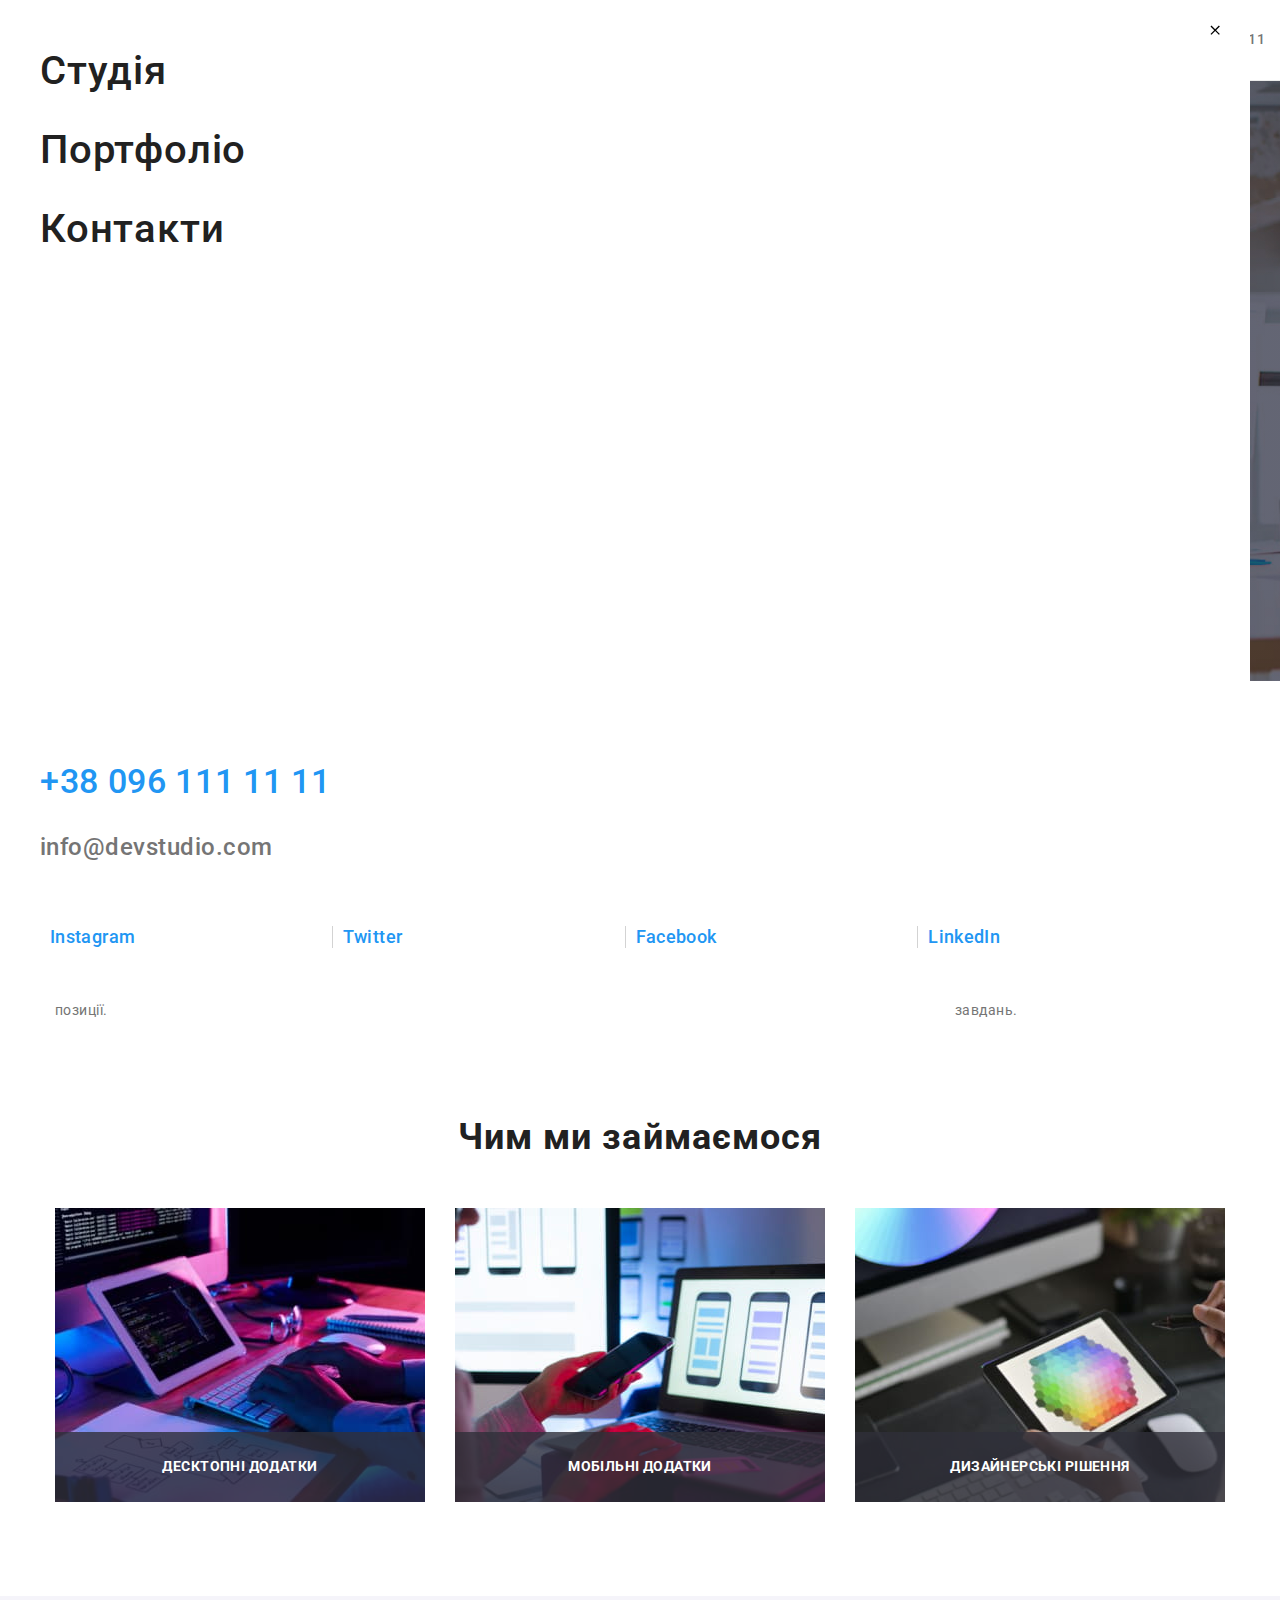
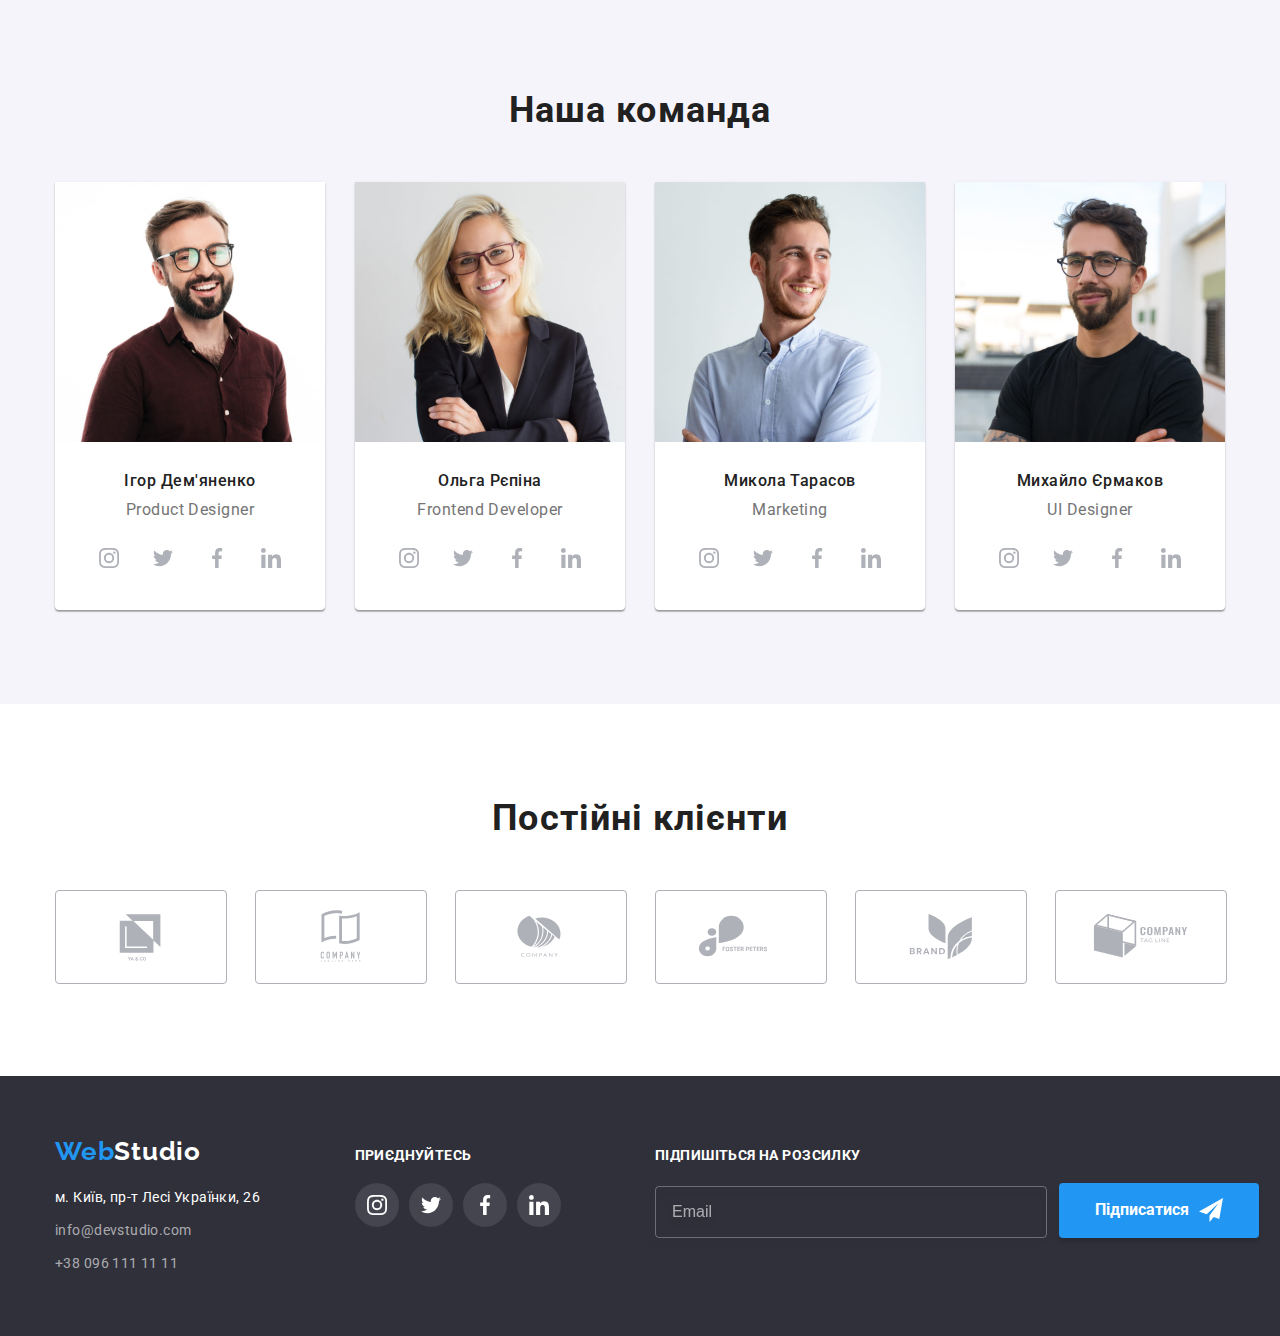
==== commit 9ceb4e0a: "add part of hw08" ====
--- a/index.html
+++ b/index.html
@@ -4,7 +4,7 @@
     <meta charset="UTF-8" />
     <meta http-equiv="X-UA-Compatible" content="IE=edge" />
     <meta name="viewport" content="width=device-width, initial-scale=1.0" />
-    <title>Домашне Завдання 7</title>
+    <title>Домашне Завдання 8</title>
     <link rel="preconnect" href="https://fonts.googleapis.com" />
     <link rel="preconnect" href="https://fonts.gstatic.com" crossorigin />
     <link
@@ -22,45 +22,101 @@
   </head>
   <body>
     <!---------------------------------HEADER---------------------->
-    <!-- <header class="page-header">
+    <header class="page-header">
       <div class="container header__container">
-        <nav class="site-nav">
-          <a href="./index.html" class="logo link site-nav__logo logo--color-black"
-            ><span class="logo-accent">Web</span>Studio</a
-          >
-          <ul class="site-nav__list list">
-            <li>
-              <a href="./index.html" class="site-nav__item current link">Студія</a>
-            </li>
-            <li>
-              <a href="./portfolio.html" class="site-nav__item link">Портфоліо</a>
-            </li>
-            <li><a href="#" class="site-nav__item link">Контакти</a></li>
+        <a
+          href="./index.html"
+          class="logo link site-nav__logo logo--color-black"
+          ><span class="logo-accent">Web</span>Studio</a
+        >
+        <button type="button" class="menu-open" data-menu-open>
+          <svg class="mobile-menu__btn" width="40" height="40">
+            <use href="./images/icon.svg#icon-menu_40px"></use>
+          </svg>
+        </button>
+        <div class="header-info">
+          <nav class="site-nav">
+            <ul class="site-nav__list list">
+              <li>
+                <a href="./index.html" class="site-nav__item current link"
+                  >Студія</a
+                >
+              </li>
+              <li>
+                <a href="./portfolio.html" class="site-nav__item link"
+                  >Портфоліо</a
+                >
+              </li>
+              <li><a href="#" class="site-nav__item link">Контакти</a></li>
+            </ul>
+          </nav>
+          <ul class="contact list">
+            <li class="contact-item-mail">
+              <a href="mailto:info@devstudio.com" class="contact__mail link">
+                <svg class="contact__icon" width="16" height="12">
+                  <use href="./images/icon.svg#icon-envelope"></use>
+                </svg>
+                info@devstudio.com
+              </a>
+            </li>
+            <li class="contact-item-tel">
+              <a href="tel:380961111111" class="contact__tel link">
+                <svg class="contact__icon" width="10" height="16">
+                  <use href="./images/icon.svg#icon-smartphone"></use>
+                </svg>
+                +38 096 111 11 11
+              </a>
+            </li>
           </ul>
-        </nav>
-        <ul class="contact list">
-          <li>
-            <a href="mailto:info@devstudio.com" class="contact__mail link">
-              <svg class="contact__icon" width="16" height="12">
-                <use href="./images/icon.svg#icon-envelope"></use>
-              </svg>
-              info@devstudio.com
-            </a>
-          </li>
-          <li>
-            <a href="tel:380961111111" class="contact__tel link">
-              <svg class="contact__icon" width="10" height="16">
-                <use href="./images/icon.svg#icon-smartphone"></use>
-              </svg>
-              +38 096 111 11 11
-            </a>
-          </li>
-        </ul>
+        </div>
       </div>
-    </header> -->
+      <div class="mobil-menu container" data-menu>
+        <button type="button" class="menu-close" data-menu-close>
+          <svg class="mobile-menu__btn" width="40" height="40">
+            <use href="./images/icon.svg#icon-close_40px"></use>
+          </svg>
+        </button>
+               <div class="mobil-top">
+                <ul class="mobil-menu__list list">
+                  <li class="mob-menu-item">
+                    <a href="./index.html" class="mobil-menu-link link"
+                      >Студія</a
+                    >
+                  </li>
+                  <li class="mob-menu-item">
+                    <a href="./portfolio.html" class="mobil-menu-link link"
+                      >Портфоліо</a
+                    >
+                  </li class="mob-menu-item">
+                  <li><a href="#" class="mobil-menu-link link">Контакти</a></li>
+                </ul>
+              </div>
+              <div class="mobil-bottom">
+                <ul class="mobil-contact list">
+                  <li class="mobil-contact-item mobil-contact-tel ">
+                    <a href="tel:380961111111" class="mobil-contact__tel link">
+                                        +38 096 111 11 11
+                    </a>
+                  </li>
+                  <li class="mobil-contact-item">
+                    <a href="mailto:info@devstudio.com" class="mobil-contact__mail link">
+                                        info@devstudio.com
+                    </a>
+                  </li>
+                </ul>
+                <ul class="mobil-soc list">
+                  <li class="mobil-soc-item"><a href="#" class="mobil-soc-link link">Instagram</a></li>
+                  <li class="mobil-soc-item"><a href="#" class="mobil-soc-link link">Twitter</a></li>
+                  <li class="mobil-soc-item"><a href="#" class="mobil-soc-link link">Facebook</a></li>
+                  <li class="mobil-soc-item"><a href="#" class="mobil-soc-link link">LinkedIn</a></li>
+                </ul>
+              </div>
+      </div>
+      
+    </header>
     <main>
       <!--------------------------------HERO----------------------->
-      <!-- <section class="hero section">
+      <section class="hero section">
         <div class="container hero__container">
           <h1 class="hero__title">Ефективні рішення для вашого бізнесу</h1>
           <button class="hero__btn" data-modal-open>Замовити послугу</button>
@@ -137,14 +193,14 @@
                       Погоджуюся з розсилкою та приймаю
                       <a href="#" class="modal-link link"> Умови договору</a>
                     </div>
-                    </label>
+                  </label>
                 </div>
                 <button type="submit" class="modal-submit">Відправити</button>
               </form>
             </div>
           </div>
         </div>
-      </section> -->
+      </section>
       <!-------------------------FEATURE------------------->
       <section class="feature section">
         <div class="container">
@@ -326,7 +382,11 @@
               </div>
             </li>
             <li class="team-item">
-              <img src="./images/imgteam3.jpg" alt="Микола Тарасов" width="100%" />
+              <img
+                src="./images/imgteam3.jpg"
+                alt="Микола Тарасов"
+                width="100%"
+              />
               <div class="team-info">
                 <h3 class="team-item-title">Микола Тарасов</h3>
                 <p lang="en" class="team-item-text">Marketing</p>
@@ -458,7 +518,7 @@
       </section>
     </main>
     <!----------------------------FOOTER------------------------------>
-    <!-- <footer class="footer section">
+    <footer class="footer section">
       <div class="container footer__wrap">
         <div>
           <a href="./index.html" class="logo logo--color-white link"
@@ -539,7 +599,8 @@
           </form>
         </div>
       </div>
-    </footer> -->
+    </footer>
     <script src="./js/modal.js"></script>
+    <script src="./js/menu.js"></script>
   </body>
 </html>
--- a/css/main.min.css
+++ b/css/main.min.css
@@ -1 +1 @@
-:root{--title-text-color: #212121;--text-color: #757575;--accent-color: #2196F3;--aktive-accent-color: #188CE8;--black-color: #000000;--light-background-color: #F5F4FA;--dark-background-color: #2F303A;--white-color: #FFFFFF;--footer-contact-color: rgba(255, 255, 255, 0.6);--icon-color: #AFB1B8;--transition-duration: 250ms;--transition-timing-function: cubic-bezier(0.4, 0, 0.2, 1);--font-primary:"Roboto", sans-serif;--font-logo:"Raleway", sans-serif}.visually-hidden{position:absolute;width:1px;height:1px;margin:-1px;border:0;padding:0;white-space:nowrap;-webkit-clip-path:inset(100%);clip-path:inset(100%);clip:rect(0 0 0 0);overflow:hidden}p,h1,h2,h3,h4,h5,h6,li{margin:0}ul{padding-left:0;margin:0}img{display:block}.list{list-style:none}.link{text-decoration:none}body{font-family:var(--font-primary);color:var(--text-color);background:var(--white-color);margin:0 auto}.footer-soc__link,.footer-soc__list,.clients__link,.team-soc-link,.feature-item__box,.contact__mail,.contact__tel,.site-nav,.header__container,.checkbox-label,.modal-checkbox{display:flex;align-items:center}.logo{font-family:var(--font-logo);font-style:normal;font-weight:700;font-size:26px;line-height:1.19;letter-spacing:.03em}.logo--color-white{color:var(--white-color)}.logo--color-black{color:var(--black-color)}.container{max-width:100%;margin:0 auto;padding:0 15px}@media screen and (min-width: 480px){.container{max-width:450px}}@media screen and (min-width: 768px){.container{max-width:738px}}@media screen and (min-width: 1200px){.container{max-width:1170px}}.section{margin:0;padding-top:60px;padding-bottom:60px}@media screen and (min-width: 1200px){.section{padding-top:94px;padding-bottom:94px}}.backdrop{position:fixed;top:0;left:0;bottom:0;right:0;background-color:rgba(0,0,0,.2);opacity:1;visibility:visible;transition-property:opacity,visibility;transition-duration:var(--transition-duration);transition-timing-function:var(--transition-timing-function)}.backdrop.is-hidden{opacity:0;pointer-events:none;visibility:hidden}.modal{position:absolute;top:50%;left:50%;transform:translate(-50%, -50%);min-width:528px;min-height:581px;padding:40px;background:#fff;box-shadow:0px 1px 3px rgba(0,0,0,.12),0px 1px 1px rgba(0,0,0,.14),0px 2px 1px rgba(0,0,0,.2);border-radius:4px}.close{position:absolute;top:8px;right:8px;width:30px;height:30px;background-color:#fff;border:1px solid rgba(0,0,0,.1);border-radius:50%;cursor:pointer;transition-property:fill;transition-duration:var(--transition-duration);transition-timing-function:var(--transition-timing-function)}.close:hover,.close:focus{fill:#2196f3}.modal__title{font-weight:700;font-size:20px;line-height:23px;text-align:center;letter-spacing:.03em;color:var(--title-text-color);margin-bottom:12px}.modal-form{position:relative;display:flex;flex-direction:column;align-items:flex-start}.input-wrap{position:relative;display:flex;flex-direction:column;align-items:flex-start;width:100%;margin-bottom:10px}.input-textarea{margin-bottom:20px}.modal-input{width:100%;height:40px;border:1px solid rgba(33,33,33,.2);border-radius:4px;outline:rgba(0,0,0,0);padding-left:40px;padding-right:20px;transition-property:border-color,fill;transition-duration:var(--transition-duration);transition-timing-function:var(--transition-timing-function)}.modal-input:focus{border-color:var(--accent-color);fill:var(--accent-color)}.input-icon{position:absolute;left:8px;top:50%}.modal-input:focus+.input-icon{fill:var(--accent-color)}.modal-info{display:block;font-size:12px;line-height:1.12;letter-spacing:.01em;color:var(--text-color);margin-bottom:4px}.modal-textarea{width:100%;height:120px;border:1px solid rgba(33,33,33,.2);border-radius:4px;padding:12px;resize:none;outline:none;transition-property:border-color,fill;transition-duration:var(--transition-duration);transition-timing-function:var(--transition-timing-function)}.modal-textarea::-moz-placeholder{font-weight:400;font-size:12px;line-height:1.16;letter-spacing:.01em;color:rgba(117,117,117,.5)}.modal-textarea:-ms-input-placeholder{font-weight:400;font-size:12px;line-height:1.16;letter-spacing:.01em;color:rgba(117,117,117,.5)}.modal-textarea::placeholder{font-weight:400;font-size:12px;line-height:1.16;letter-spacing:.01em;color:rgba(117,117,117,.5)}.modal-textarea:focus{border-color:var(--accent-color);fill:var(--accent-color)}.modal-submit{font-weight:700;font-size:16px;line-height:1.87;color:#fff;padding:10px 52px;background:#2196f3;box-shadow:0px 4px 4px rgba(0,0,0,.15);border-color:rgba(0,0,0,0);border-radius:4px;margin:0 auto;cursor:pointer;transition-property:backround;transition-duration:var(--transition-duration);transition-timing-function:var(--transition-timing-function)}.modal-submit:hover,.modal-submit:focus{background:var(--aktive-accent-color)}.modal-checkbox{position:relative;font-weight:400;font-size:14px;line-height:1.71;letter-spacing:.03em;color:var(--text-color);margin:0 auto;margin-bottom:30px}.check-box{position:relative;width:16px;height:15px;margin-right:7px}.checkbox{border:4px solid #212121;border-radius:2px;width:16px;height:15px}.checkbox:focus+*.icon-notchecked{border-color:#2196f3}.icon-checked{position:absolute;left:0;border:2px solid #212121;border-radius:2px}.checkbox:focus+* .icon-checked{box-shadow:0px 0px 2px 2px var(--accent-color)}.checkbox:not(checked)+* .icon-checked{fill:rgba(0,0,0,0);background-color:rgba(0,0,0,0)}.checkbox:checked+* .icon-checked{fill:#fff;background-color:#2196f3;border-color:rgba(0,0,0,0)}.modal-link{position:relative;font-size:14px;line-height:1.71;color:var(--accent-color)}.modal-link::after{position:absolute;left:0;bottom:0;content:"";display:inline-block;width:100%;height:2px;padding-left:5px;background-color:#2196f3}.portfolio{padding-top:94px;padding-bottom:94px}.title{font-weight:700;font-size:28px;line-height:1.18;text-align:center;letter-spacing:.03em;color:var(--title-text-color);margin-bottom:30px}@media screen and (min-width: 1200px){.title{font-size:36px;line-height:1.16;margin-bottom:50px}}.page-header{border-bottom:1px solid #ececec;align-items:center}.header__container{justify-content:space-between}.site-nav__logo{justify-content:flex-start;padding:24px 0;margin-right:93px}.logo-accent{color:var(--accent-color)}.site-nav{justify-content:flex-start}.site-nav__list{gap:50px;display:flex}.site-nav__item{position:relative;font-weight:500;font-size:14px;line-height:1.14;letter-spacing:.02em;color:var(--title-text-color);padding:32px 0;transition-property:color;transition-duration:var(--transition-duration);transition-timing-function:var(--transition-timing-function)}.site-nav__item::after{position:absolute;left:0;bottom:0;content:"";display:inline-block;opacity:0;width:100%;height:4px;background:#2196f3;border-radius:2px;transform:scaleX(0);transform-origin:left;transition-property:transform;transition-duration:var(--transition-duration);transition-timing-function:var(--transition-timing-function)}.site-nav__item:hover,.site-nav__item:focus{color:var(--accent-color)}.site-nav__item:hover::after,.site-nav__item:focus::after,.site-nav__item .current::after{opacity:1;transform:scaleX(100%)}.contact{display:flex;gap:50px;justify-content:flex-end}.contact__mail,.contact__tel{font-weight:500;font-size:14px;line-height:1.14;letter-spacing:.02em;color:var(--text-color);padding:32px 0;color:var(--text-color);justify-content:center;gap:10px;transition-property:color,fill;transition-duration:var(--transition-duration);transition-timing-function:var(--transition-timing-function)}.contact__mail:hover,.contact__mail:hover,.contact__tel:hover,.contact__tel:hover{color:var(--accent-color);fill:var(--accent-color)}.contact__mail:focus,.contact__mail:focus,.contact__tel:focus,.contact__tel:focus{color:var(--accent-color);fill:var(--accent-color)}.contact__icon{fill:currentColor}.current{position:relative;font-weight:500;font-size:14px;line-height:1.14;letter-spacing:.02em;color:var(--accent-color)}.current::after{opacity:1;transform:scaleX(100%)}.hero{position:relative;max-width:1600px;background-color:#c4c4c4;background-image:linear-gradient(rgba(47, 48, 58, 0.4), rgba(47, 48, 58, 0.4)),url(../images/Img.jpg);background-repeat:no-repeat;background-position:center;margin:0 auto;padding-top:200px;padding-bottom:200px;text-align:center}.hero__title{font-weight:900;font-size:44px;line-height:1.36;text-align:center;letter-spacing:.06em;text-transform:uppercase;color:var(--white-color);width:696px;margin:0 auto;margin-bottom:30px}.hero__btn{font-family:inherit;font-style:normal;font-weight:700;font-size:16px;line-height:1.88;letter-spacing:.06em;color:var(--white-color);cursor:pointer;text-align:center;background-color:var(--accent-color);box-shadow:0px 4px 4px rgba(0,0,0,.15);border-radius:4px;border:rgba(0,0,0,0);min-width:216px;padding:10px 32px;transition-property:background-color;transition-duration:var(--transition-duration);transition-timing-function:var(--transition-timing-function)}.hero__btn:hover,.hero__btn:focus{background-color:var(--aktive-accent-color)}.feature-item__box{background:#f5f4fa;border-radius:4px;justify-content:center;padding-top:25px;padding-bottom:25px;margin-bottom:30px}.feature__list{display:flex;flex-wrap:wrap;gap:30px}.feature__item{width:100%}.feature__item:nth-child(4n){margin:0}@media screen and (min-width: 768px){.feature__item{width:calc((100% - 30px)/2)}}@media screen and (min-width: 1200px){.feature__item{width:calc((100% - 90px)/4)}}.feature-item__title{font-weight:700;font-size:14px;line-height:1.14;letter-spacing:.03em;text-transform:uppercase;color:var(--title-text-color);margin-bottom:10px}.feature-item__text{font-size:14px;line-height:1.71;letter-spacing:.03em}.work{padding-top:0}@media screen and (max-width: 1200px){.work{position:absolute;width:1px;height:1px;margin:-1px;border:0;padding:0;white-space:nowrap;-webkit-clip-path:inset(100%);clip-path:inset(100%);clip:rect(0 0 0 0);overflow:hidden}}.work-list{display:flex;gap:30px}.work-image{position:relative}.text-cover{position:absolute;bottom:0;width:100%;height:70px;background:rgba(47,48,58,.8)}.work-text{padding:27px;font-weight:700;font-size:14px;line-height:1.14;text-align:center;letter-spacing:.03em;text-transform:uppercase;color:#fff}.team{background:var(--light-background-color)}.team-list{display:flex;flex-wrap:wrap;gap:30px}.team-item{width:100%;background-color:var(--white-color);box-shadow:0px 1px 3px rgba(0,0,0,.12),0px 1px 1px rgba(0,0,0,.14),0px 2px 1px rgba(0,0,0,.2);border-radius:0px 0px 4px 4px}@media screen and (min-width: 768px){.team-item{width:calc((100% - 30px)/2)}}@media screen and (min-width: 1200px){.team-item{width:calc((100% - 90px)/4)}}.team-info{padding-top:30px;padding-bottom:30px}.team-item-title{font-weight:500;font-size:16px;line-height:1.18;text-align:center;letter-spacing:.03em;color:var(--title-text-color);margin-bottom:10px}.team-item-text{font-size:16px;line-height:1.18;text-align:center;letter-spacing:.03em;margin-bottom:16px}.team-soc-list{display:flex;gap:10px;justify-content:center}.team-soc-item{width:44px;height:44px;background-color:#fff}.team-soc-link{width:100%;height:100%;border-radius:50%;justify-content:center;fill:var(--icon-color);transition-property:background-color,fill;transition-duration:var(--transition-duration);transition-timing-function:var(--transition-timing-function)}.team-soc-link:hover,.team-soc-link:focus{background-color:var(--accent-color);fill:#fff}.clients__list{display:flex;flex-wrap:wrap;gap:30px}.clients__item{height:92px;width:calc((100% - 30px)/2)}@media screen and (min-width: 768px){.clients__item{width:calc((100% - 90px)/3)}}@media screen and (min-width: 1200px){.clients__item{width:calc((100% - 150px)/6)}}.clients__link{width:100%;height:100%;border:1px solid var(--icon-color);border-radius:4px;justify-content:center;fill:var(--icon-color);transition-property:border-color,fill;transition-duration:var(--transition-duration);transition-timing-function:var(--transition-timing-function)}.clients__link:hover,.clients__link:focus{border-color:var(--accent-color);fill:var(--accent-color)}.footer{background:var(--dark-background-color);padding-top:60px;padding-bottom:60px}.logo-accent{color:var(--accent-color)}.adress{margin-top:20px}.adress__item:not(:last-child){margin-bottom:9px}.adress__link{font-style:normal;font-size:14px;line-height:1.71;letter-spacing:.03em;color:var(--white-color);transition-property:color;transition-duration:var(--transition-duration);transition-timing-function:var(--transition-timing-function)}.adress__link:hover,.adress__link:focus{color:var(--accent-color)}.adress__mail,.adress__tel{font-style:normal;font-size:14px;line-height:1.71;letter-spacing:.03em;color:var(--footer-contact-color);transition-property:color;transition-duration:var(--transition-duration);transition-timing-function:var(--transition-timing-function)}.adress__mail:hover,.adress__mail:hover,.adress__mail:focus,.adress__mail:focus,.adress__tel:hover,.adress__tel:hover,.adress__tel:focus,.adress__tel:focus{color:var(--accent-color)}.footer__wrap{display:flex;gap:70px;align-items:baseline;justify-content:space-between}.footer-soc__tile{font-weight:700;font-size:14px;line-height:16px;letter-spacing:.03em;text-transform:uppercase;color:#fff;margin-bottom:20px}.footer-soc__list{gap:10px;justify-content:center}.footer-soc__item{width:44px;height:44px}.footer-soc__link{width:100%;height:100%;background-color:rgba(255,255,255,.1);border-radius:50%;justify-content:center;fill:#fff;transition-property:background-color;transition-duration:var(--transition-duration);transition-timing-function:var(--transition-timing-function)}.footer-soc__link:hover,.footer-soc__link:focus{background-color:var(--accent-color)}.footer__subscription{width:570px}.subscription__form{display:flex;gap:12px;align-items:flex-end;width:100%}.subscription__title{font-weight:700;font-size:14px;line-height:1.14;letter-spacing:.03em;text-transform:uppercase;color:#fff;margin-bottom:20px}.subscription__input{min-width:358px;font-weight:400;font-size:16px;line-height:1.25;color:var(--white-color);background-color:rgba(0,0,0,0);padding-left:16px;padding-right:16px;padding-top:15px;padding-bottom:15px;border:1px solid rgba(255,255,255,.3);filter:drop-shadow(0px 4px 4px rgba(0, 0, 0, 0.15));border-radius:4px;outline:rgba(0,0,0,0)}.subscription__input:focus{border:1px solid var(--accent-color)}.subscription__input::-moz-placeholder{font-size:16px;line-height:1.25;color:rgba(255,255,255,.6);background-color:rgba(0,0,0,0)}.subscription__input:-ms-input-placeholder{font-size:16px;line-height:1.25;color:rgba(255,255,255,.6);background-color:rgba(0,0,0,0)}.subscription__input::placeholder{font-size:16px;line-height:1.25;color:rgba(255,255,255,.6);background-color:rgba(0,0,0,0)}.subsription__send{position:absolute;top:50%;transform:translateY(-50%);margin-left:10px;margin-right:28px;fill:#fff}.subsription__btn{position:relative;min-width:200px;min-height:50px;font-family:inherit;padding-top:10px;padding-bottom:10px;padding-left:28px;padding-right:62px;font-weight:700;font-size:16px;line-height:1.88;background-color:var(--accent-color);color:#fff;box-shadow:0px 4px 4px rgba(0,0,0,.15);border-radius:4px;border-color:rgba(0,0,0,0);cursor:pointer;transition-property:background-color;transition-duration:var(--transition-duration);transition-timing-function:var(--transition-timing-function)}.subsription__btn:hover,.subsription__btn:focus{background-color:var(--aktive-accent-color)}.portfolio__cards{display:flex;flex-wrap:wrap;gap:30px;justify-content:flex-start;align-items:stretch}.cards__item{background-color:var(--white-color)}.cards-info{padding:20px 24px;border-bottom:1px solid #eee;border-left:1px solid #eee;border-right:1px solid #eee}.cards-info__title{font-weight:700;font-size:18px;line-height:2;letter-spacing:.06em;color:var(--title-text-color);margin-bottom:4px}.cards-info__text{font-size:16px;line-height:1.88;letter-spacing:.03em;color:var(--text-color)}.cards__img{position:relative;display:block;overflow:hidden}.cards-img__text{position:absolute;opacity:0;display:block;top:0;width:370px;height:294px;background-color:rgba(33,150,243,.9);font-size:18px;line-height:1.56;letter-spacing:.03em;color:#fff;padding:63px 24px;transform:translateY(100%);transition-property:opacity,transform;transition-duration:var(--transition-duration);transition-timing-function:var(--transition-timing-function)}.cards__link{display:block;position:relative;transition-property:box-shadow;transition-duration:var(--transition-duration);transition-timing-function:var(--transition-timing-function)}.cards__link:hover .cards-img__text,.cards__link:focus .cards-img__text{transform:translateY(0);opacity:1}.cards__link:hover,.cards__link:focus{box-shadow:0px 1px 1px rgba(0,0,0,.12),0px 4px 4px rgba(0,0,0,.06),1px 4px 6px rgba(0,0,0,.16)}.portfolio__btn-list{display:flex;gap:8px;align-self:center;margin:0 auto;margin-bottom:50px;justify-content:center}.portfolio__btn-item{font-family:inherit;font-style:normal;font-weight:500;font-size:16px;line-height:1.62;text-align:center;letter-spacing:.03em;color:var(--title-text-color);background-color:var(--light-background-color);border-radius:4px;border-color:rgba(0,0,0,0);cursor:pointer;padding:6px 22px;transition-property:color,background-color,box-shadow;transition-duration:var(--transition-duration);transition-timing-function:var(--transition-timing-function)}.portfolio__btn-item:hover,.portfolio__btn-item:focus{color:var(--white-color);background-color:var(--accent-color);box-shadow:0px 3px 1px rgba(0,0,0,.1),0px 1px 2px rgba(0,0,0,.08),0px 2px 2px rgba(0,0,0,.12)}/*# sourceMappingURL=main.min.css.map */+:root{--title-text-color: #212121;--text-color: #757575;--accent-color: #2196F3;--aktive-accent-color: #188CE8;--black-color: #000000;--light-background-color: #F5F4FA;--dark-background-color: #2F303A;--white-color: #FFFFFF;--footer-contact-color: rgba(255, 255, 255, 0.6);--icon-color: #AFB1B8;--transition-duration: 250ms;--transition-timing-function: cubic-bezier(0.4, 0, 0.2, 1);--font-primary:"Roboto", sans-serif;--font-logo:"Raleway", sans-serif}.visually-hidden{position:absolute;width:1px;height:1px;margin:-1px;border:0;padding:0;white-space:nowrap;-webkit-clip-path:inset(100%);clip-path:inset(100%);clip:rect(0 0 0 0);overflow:hidden}p,h1,h2,h3,h4,h5,h6,li{margin:0}ul{padding-left:0;margin:0}img{display:block}.list{list-style:none}.link{text-decoration:none}body{font-family:var(--font-primary);color:var(--text-color);background:var(--white-color);margin:0 auto}.is-hidden{opacity:0;pointer-events:none;visibility:hidden}.footer-soc__link,.footer-soc__list,.clients__link,.team-soc-link,.feature-item__box,.contact__mail,.contact__tel,.site-nav,.checkbox-label,.modal-checkbox{display:flex;align-items:center}.logo{font-family:var(--font-logo);font-style:normal;font-weight:700;font-size:24px;line-height:28px;letter-spacing:.03em}@media screen and (min-width: 1200px){.logo{font-size:26px;line-height:1.19}}.logo--color-white{color:var(--white-color)}.logo--color-black{color:var(--black-color)}.container{max-width:100%;margin:0 auto;padding:0 15px}@media screen and (min-width: 480px){.container{max-width:450px}}@media screen and (min-width: 768px){.container{max-width:738px}}@media screen and (min-width: 1200px){.container{max-width:1170px}}.menu-open{display:flex;align-items:center;width:40px;height:40px;padding:10px;background-color:rgba(0,0,0,0);border:none;cursor:pointer;transition-property:background-color,fill;transition-duration:var(--transition-duration);transition-timing-function:var(--transition-timing-function)}.menu-open:hover,.menu-open:focus{fill:var(--accent-color)}@media screen and (min-width: 768px){.menu-open{display:none}}.mobil-menu{position:fixed;top:0;z-index:1;width:100vw;height:100vh;background-color:#fff;padding:48px 40px;display:flex;flex-direction:column;justify-content:space-between;overflow:auto}.menu-close{position:absolute;right:15px;top:10px;display:flex;align-items:center;width:40px;height:40px;padding:10px;background-color:rgba(0,0,0,0);border:none;cursor:pointer;transition-property:background-color,fill;transition-duration:var(--transition-duration);transition-timing-function:var(--transition-timing-function)}.menu-close:hover,.menu-close:focus{fill:var(--accent-color)}.mob-menu-item:not(:last-child){margin-bottom:32px}.mobil-menu-link{font-weight:500;font-size:40px;line-height:1.17;letter-spacing:.02em;color:var(--title-text-color);transition-property:background-color,fill;transition-duration:var(--transition-duration);transition-timing-function:var(--transition-timing-function)}.mobil-menu-link:hover,.mobil-menu-link:focus{color:var(--accent-color)}.mobil-top{margin-bottom:32px}.mobil-contact__tel{font-weight:500;font-size:27px;line-height:1.17;letter-spacing:.02em;color:var(--accent-color);transition-property:background-color,fill;transition-duration:var(--transition-duration);transition-timing-function:var(--transition-timing-function)}.mobil-contact__tel:hover,.mobil-contact__tel:focus{color:var(--aktive-accent-color)}@media screen and (min-width: 480px){.mobil-contact__tel{font-weight:500;font-size:34px;line-height:1.17;letter-spacing:.02em}}.mobil-contact__mail{font-weight:500;font-size:24px;line-height:1.16;letter-spacing:.02em;color:var(--text-color)}.mobil-contact-tel{margin-bottom:32px}.mobil-soc{display:flex;margin-top:64px}.mobil-soc-item{width:100%}.mobil-soc-item:not(:last-child){border-right:1px solid rgba(33,33,33,.2)}.mobil-soc-link{font-weight:500;font-size:14px;line-height:1.22;letter-spacing:.02em;color:var(--accent-color);padding:5px}@media screen and (min-width: 480px){.mobil-soc-link{font-weight:500;font-size:18px;line-height:1.22;letter-spacing:.02em;padding:10px}}.section{margin:0;padding-top:60px;padding-bottom:60px}@media screen and (min-width: 1200px){.section{padding-top:94px;padding-bottom:94px}}.backdrop{position:fixed;top:0;left:0;bottom:0;right:0;background-color:rgba(0,0,0,.2);opacity:1;visibility:visible;transition-property:opacity,visibility;transition-duration:var(--transition-duration);transition-timing-function:var(--transition-timing-function)}.backdrop.is-hidden{opacity:0;pointer-events:none;visibility:hidden}.modal{position:absolute;top:50%;left:50%;transform:translate(-50%, -50%);min-width:528px;min-height:581px;padding:40px;background:#fff;box-shadow:0px 1px 3px rgba(0,0,0,.12),0px 1px 1px rgba(0,0,0,.14),0px 2px 1px rgba(0,0,0,.2);border-radius:4px}.close{position:absolute;top:8px;right:8px;width:30px;height:30px;background-color:#fff;border:1px solid rgba(0,0,0,.1);border-radius:50%;cursor:pointer;transition-property:fill;transition-duration:var(--transition-duration);transition-timing-function:var(--transition-timing-function)}.close:hover,.close:focus{fill:#2196f3}.modal__title{font-weight:700;font-size:20px;line-height:23px;text-align:center;letter-spacing:.03em;color:var(--title-text-color);margin-bottom:12px}.modal-form{position:relative;display:flex;flex-direction:column;align-items:flex-start}.input-wrap{position:relative;display:flex;flex-direction:column;align-items:flex-start;width:100%;margin-bottom:10px}.input-textarea{margin-bottom:20px}.modal-input{width:100%;height:40px;border:1px solid rgba(33,33,33,.2);border-radius:4px;outline:rgba(0,0,0,0);padding-left:40px;padding-right:20px;transition-property:border-color,fill;transition-duration:var(--transition-duration);transition-timing-function:var(--transition-timing-function)}.modal-input:focus{border-color:var(--accent-color);fill:var(--accent-color)}.input-icon{position:absolute;left:8px;top:50%}.modal-input:focus+.input-icon{fill:var(--accent-color)}.modal-info{display:block;font-size:12px;line-height:1.12;letter-spacing:.01em;color:var(--text-color);margin-bottom:4px}.modal-textarea{width:100%;height:120px;border:1px solid rgba(33,33,33,.2);border-radius:4px;padding:12px;resize:none;outline:none;transition-property:border-color,fill;transition-duration:var(--transition-duration);transition-timing-function:var(--transition-timing-function)}.modal-textarea::-moz-placeholder{font-weight:400;font-size:12px;line-height:1.16;letter-spacing:.01em;color:rgba(117,117,117,.5)}.modal-textarea:-ms-input-placeholder{font-weight:400;font-size:12px;line-height:1.16;letter-spacing:.01em;color:rgba(117,117,117,.5)}.modal-textarea::placeholder{font-weight:400;font-size:12px;line-height:1.16;letter-spacing:.01em;color:rgba(117,117,117,.5)}.modal-textarea:focus{border-color:var(--accent-color);fill:var(--accent-color)}.modal-submit{font-weight:700;font-size:16px;line-height:1.87;color:#fff;padding:10px 52px;background:#2196f3;box-shadow:0px 4px 4px rgba(0,0,0,.15);border-color:rgba(0,0,0,0);border-radius:4px;margin:0 auto;cursor:pointer;transition-property:backround;transition-duration:var(--transition-duration);transition-timing-function:var(--transition-timing-function)}.modal-submit:hover,.modal-submit:focus{background:var(--aktive-accent-color)}.modal-checkbox{position:relative;font-weight:400;font-size:14px;line-height:1.71;letter-spacing:.03em;color:var(--text-color);margin:0 auto;margin-bottom:30px}.check-box{position:relative;width:16px;height:15px;margin-right:7px}.checkbox{border:4px solid #212121;border-radius:2px;width:16px;height:15px}.checkbox:focus+*.icon-notchecked{border-color:#2196f3}.icon-checked{position:absolute;left:0;border:2px solid #212121;border-radius:2px}.checkbox:focus+* .icon-checked{box-shadow:0px 0px 2px 2px var(--accent-color)}.checkbox:not(checked)+* .icon-checked{fill:rgba(0,0,0,0);background-color:rgba(0,0,0,0)}.checkbox:checked+* .icon-checked{fill:#fff;background-color:#2196f3;border-color:rgba(0,0,0,0)}.modal-link{position:relative;font-size:14px;line-height:1.71;color:var(--accent-color)}.modal-link::after{position:absolute;left:0;bottom:0;content:"";display:inline-block;width:100%;height:2px;padding-left:5px;background-color:#2196f3}.portfolio{padding-top:94px;padding-bottom:94px}.title{font-weight:700;font-size:28px;line-height:1.18;text-align:center;letter-spacing:.03em;color:var(--title-text-color);margin-bottom:30px}@media screen and (min-width: 1200px){.title{font-size:36px;line-height:1.16;margin-bottom:50px}}.page-header{border-bottom:1px solid #ececec;align-items:center}.header__container{position:relative;max-width:100%;display:flex;justify-content:space-between;align-items:center}.site-nav__logo{justify-content:flex-start;margin-right:93px}.logo-accent{color:var(--accent-color)}.header-info{display:none;justify-content:space-between;width:100%}@media screen and (min-width: 768px){.header-info{display:flex}}.site-nav{justify-content:flex-start}.site-nav__list{gap:50px;display:flex}.site-nav__item{position:relative;font-weight:500;font-size:14px;line-height:1.14;letter-spacing:.02em;color:var(--title-text-color);padding:32px 0;transition-property:color;transition-duration:var(--transition-duration);transition-timing-function:var(--transition-timing-function)}.site-nav__item::after{position:absolute;left:0;bottom:0;content:"";display:inline-block;opacity:0;width:100%;height:4px;background:#2196f3;border-radius:2px;transform:scaleX(0);transform-origin:left;transition-property:transform;transition-duration:var(--transition-duration);transition-timing-function:var(--transition-timing-function)}.site-nav__item:hover,.site-nav__item:focus{color:var(--accent-color)}.site-nav__item:hover::after,.site-nav__item:focus::after,.site-nav__item .current::after{opacity:1;transform:scaleX(100%)}@media screen and (min-width: 768px){.contact{display:flex;flex-direction:column;align-items:flex-start;gap:10px;padding:21px 15px}}@media screen and (min-width: 1200px){.contact{display:flex;flex-direction:row;gap:50px;justify-content:flex-end;padding:0 0}}.contact__mail,.contact__tel{font-weight:500;font-size:14px;line-height:1.14;letter-spacing:.02em;color:var(--text-color);color:var(--text-color);justify-content:center;gap:10px;transition-property:color,fill;transition-duration:var(--transition-duration);transition-timing-function:var(--transition-timing-function)}.contact__mail:hover,.contact__mail:hover,.contact__tel:hover,.contact__tel:hover{color:var(--accent-color);fill:var(--accent-color)}.contact__mail:focus,.contact__mail:focus,.contact__tel:focus,.contact__tel:focus{color:var(--accent-color);fill:var(--accent-color)}@media screen and (min-width: 1200px){.contact__mail,.contact__tel{padding:32px 0}}.contact__icon{fill:currentColor}.current{position:relative;font-weight:500;font-size:14px;line-height:1.14;letter-spacing:.02em;color:var(--accent-color)}.current::after{opacity:1;transform:scaleX(100%)}.hero{position:relative;max-width:1600px;background-color:#c4c4c4;background-image:linear-gradient(rgba(47, 48, 58, 0.4), rgba(47, 48, 58, 0.4)),url(../images/Img.jpg);background-repeat:no-repeat;background-position:center;margin:0 auto;padding-top:200px;padding-bottom:200px;text-align:center}.hero__title{font-weight:900;font-size:26px;line-height:1.62;text-align:center;letter-spacing:.06em;text-transform:uppercase;color:var(--white-color);max-width:360px;margin:0 auto;margin-bottom:30px}@media screen and (min-width: 1200px){.hero__title{font-weight:900;font-size:44px;line-height:1.36;max-width:696px}}.hero__btn{font-family:inherit;font-style:normal;font-weight:700;font-size:16px;line-height:1.88;letter-spacing:.06em;color:var(--white-color);cursor:pointer;text-align:center;background-color:var(--accent-color);box-shadow:0px 4px 4px rgba(0,0,0,.15);border-radius:4px;border:rgba(0,0,0,0);min-width:216px;padding:10px 32px;transition-property:background-color;transition-duration:var(--transition-duration);transition-timing-function:var(--transition-timing-function)}.hero__btn:hover,.hero__btn:focus{background-color:var(--aktive-accent-color)}.feature-item__box{background:#f5f4fa;border-radius:4px;justify-content:center;padding-top:25px;padding-bottom:25px;margin-bottom:30px}.feature__list{display:flex;flex-wrap:wrap;gap:30px}.feature__item{width:100%}.feature__item:nth-child(4n){margin:0}@media screen and (min-width: 768px){.feature__item{width:calc((100% - 30px)/2)}}@media screen and (min-width: 1200px){.feature__item{width:calc((100% - 90px)/4)}}.feature-item__title{font-weight:700;font-size:14px;line-height:1.14;letter-spacing:.03em;text-transform:uppercase;color:var(--title-text-color);margin-bottom:10px}.feature-item__text{font-size:14px;line-height:1.71;letter-spacing:.03em}.work{padding-top:0}@media screen and (max-width: 1200px){.work{position:absolute;width:1px;height:1px;margin:-1px;border:0;padding:0;white-space:nowrap;-webkit-clip-path:inset(100%);clip-path:inset(100%);clip:rect(0 0 0 0);overflow:hidden}}.work-list{display:flex;gap:30px}.work-image{position:relative}.text-cover{position:absolute;bottom:0;width:100%;height:70px;background:rgba(47,48,58,.8)}.work-text{padding:27px;font-weight:700;font-size:14px;line-height:1.14;text-align:center;letter-spacing:.03em;text-transform:uppercase;color:#fff}.team{background:var(--light-background-color)}.team-list{display:flex;flex-wrap:wrap;gap:30px}.team-item{width:100%;background-color:var(--white-color);box-shadow:0px 1px 3px rgba(0,0,0,.12),0px 1px 1px rgba(0,0,0,.14),0px 2px 1px rgba(0,0,0,.2);border-radius:0px 0px 4px 4px}@media screen and (min-width: 768px){.team-item{width:calc((100% - 30px)/2)}}@media screen and (min-width: 1200px){.team-item{width:calc((100% - 90px)/4)}}.team-info{padding-top:30px;padding-bottom:30px}.team-item-title{font-weight:500;font-size:16px;line-height:1.18;text-align:center;letter-spacing:.03em;color:var(--title-text-color);margin-bottom:10px}.team-item-text{font-size:16px;line-height:1.18;text-align:center;letter-spacing:.03em;margin-bottom:16px}.team-soc-list{display:flex;gap:10px;justify-content:center}.team-soc-item{width:44px;height:44px;background-color:#fff}.team-soc-link{width:100%;height:100%;border-radius:50%;justify-content:center;fill:var(--icon-color);transition-property:background-color,fill;transition-duration:var(--transition-duration);transition-timing-function:var(--transition-timing-function)}.team-soc-link:hover,.team-soc-link:focus{background-color:var(--accent-color);fill:#fff}.clients__list{display:flex;flex-wrap:wrap;gap:30px}.clients__item{height:92px;width:calc((100% - 30px)/2)}@media screen and (min-width: 768px){.clients__item{width:calc((100% - 90px)/3)}}@media screen and (min-width: 1200px){.clients__item{width:calc((100% - 150px)/6)}}.clients__link{width:100%;height:100%;border:1px solid var(--icon-color);border-radius:4px;justify-content:center;fill:var(--icon-color);transition-property:border-color,fill;transition-duration:var(--transition-duration);transition-timing-function:var(--transition-timing-function)}.clients__link:hover,.clients__link:focus{border-color:var(--accent-color);fill:var(--accent-color)}.footer{background:var(--dark-background-color);padding-top:60px;padding-bottom:60px}.logo-accent{color:var(--accent-color)}.adress{margin-top:20px}.adress__item:not(:last-child){margin-bottom:9px}.adress__link{font-style:normal;font-size:14px;line-height:1.71;letter-spacing:.03em;color:var(--white-color);transition-property:color;transition-duration:var(--transition-duration);transition-timing-function:var(--transition-timing-function)}.adress__link:hover,.adress__link:focus{color:var(--accent-color)}.adress__mail,.adress__tel{font-style:normal;font-size:14px;line-height:1.71;letter-spacing:.03em;color:var(--footer-contact-color);transition-property:color;transition-duration:var(--transition-duration);transition-timing-function:var(--transition-timing-function)}.adress__mail:hover,.adress__mail:hover,.adress__mail:focus,.adress__mail:focus,.adress__tel:hover,.adress__tel:hover,.adress__tel:focus,.adress__tel:focus{color:var(--accent-color)}.footer__wrap{display:flex;gap:70px;align-items:baseline;justify-content:space-between}.footer-soc__tile{font-weight:700;font-size:14px;line-height:16px;letter-spacing:.03em;text-transform:uppercase;color:#fff;margin-bottom:20px}.footer-soc__list{gap:10px;justify-content:center}.footer-soc__item{width:44px;height:44px}.footer-soc__link{width:100%;height:100%;background-color:rgba(255,255,255,.1);border-radius:50%;justify-content:center;fill:#fff;transition-property:background-color;transition-duration:var(--transition-duration);transition-timing-function:var(--transition-timing-function)}.footer-soc__link:hover,.footer-soc__link:focus{background-color:var(--accent-color)}.footer__subscription{width:570px}.subscription__form{display:flex;gap:12px;align-items:flex-end;width:100%}.subscription__title{font-weight:700;font-size:14px;line-height:1.14;letter-spacing:.03em;text-transform:uppercase;color:#fff;margin-bottom:20px}.subscription__input{min-width:358px;font-weight:400;font-size:16px;line-height:1.25;color:var(--white-color);background-color:rgba(0,0,0,0);padding-left:16px;padding-right:16px;padding-top:15px;padding-bottom:15px;border:1px solid rgba(255,255,255,.3);filter:drop-shadow(0px 4px 4px rgba(0, 0, 0, 0.15));border-radius:4px;outline:rgba(0,0,0,0)}.subscription__input:focus{border:1px solid var(--accent-color)}.subscription__input::-moz-placeholder{font-size:16px;line-height:1.25;color:rgba(255,255,255,.6);background-color:rgba(0,0,0,0)}.subscription__input:-ms-input-placeholder{font-size:16px;line-height:1.25;color:rgba(255,255,255,.6);background-color:rgba(0,0,0,0)}.subscription__input::placeholder{font-size:16px;line-height:1.25;color:rgba(255,255,255,.6);background-color:rgba(0,0,0,0)}.subsription__send{position:absolute;top:50%;transform:translateY(-50%);margin-left:10px;margin-right:28px;fill:#fff}.subsription__btn{position:relative;min-width:200px;min-height:50px;font-family:inherit;padding-top:10px;padding-bottom:10px;padding-left:28px;padding-right:62px;font-weight:700;font-size:16px;line-height:1.88;background-color:var(--accent-color);color:#fff;box-shadow:0px 4px 4px rgba(0,0,0,.15);border-radius:4px;border-color:rgba(0,0,0,0);cursor:pointer;transition-property:background-color;transition-duration:var(--transition-duration);transition-timing-function:var(--transition-timing-function)}.subsription__btn:hover,.subsription__btn:focus{background-color:var(--aktive-accent-color)}.portfolio__cards{display:flex;flex-wrap:wrap;gap:30px;justify-content:flex-start;align-items:stretch}.cards__item{background-color:var(--white-color)}.cards-info{padding:20px 24px;border-bottom:1px solid #eee;border-left:1px solid #eee;border-right:1px solid #eee}.cards-info__title{font-weight:700;font-size:18px;line-height:2;letter-spacing:.06em;color:var(--title-text-color);margin-bottom:4px}.cards-info__text{font-size:16px;line-height:1.88;letter-spacing:.03em;color:var(--text-color)}.cards__img{position:relative;display:block;overflow:hidden}.cards-img__text{position:absolute;opacity:0;display:block;top:0;width:370px;height:294px;background-color:rgba(33,150,243,.9);font-size:18px;line-height:1.56;letter-spacing:.03em;color:#fff;padding:63px 24px;transform:translateY(100%);transition-property:opacity,transform;transition-duration:var(--transition-duration);transition-timing-function:var(--transition-timing-function)}.cards__link{display:block;position:relative;transition-property:box-shadow;transition-duration:var(--transition-duration);transition-timing-function:var(--transition-timing-function)}.cards__link:hover .cards-img__text,.cards__link:focus .cards-img__text{transform:translateY(0);opacity:1}.cards__link:hover,.cards__link:focus{box-shadow:0px 1px 1px rgba(0,0,0,.12),0px 4px 4px rgba(0,0,0,.06),1px 4px 6px rgba(0,0,0,.16)}.portfolio__btn-list{display:flex;gap:8px;align-self:center;margin:0 auto;margin-bottom:50px;justify-content:center}.portfolio__btn-item{font-family:inherit;font-style:normal;font-weight:500;font-size:16px;line-height:1.62;text-align:center;letter-spacing:.03em;color:var(--title-text-color);background-color:var(--light-background-color);border-radius:4px;border-color:rgba(0,0,0,0);cursor:pointer;padding:6px 22px;transition-property:color,background-color,box-shadow;transition-duration:var(--transition-duration);transition-timing-function:var(--transition-timing-function)}.portfolio__btn-item:hover,.portfolio__btn-item:focus{color:var(--white-color);background-color:var(--accent-color);box-shadow:0px 3px 1px rgba(0,0,0,.1),0px 1px 2px rgba(0,0,0,.08),0px 2px 2px rgba(0,0,0,.12)}/*# sourceMappingURL=main.min.css.map */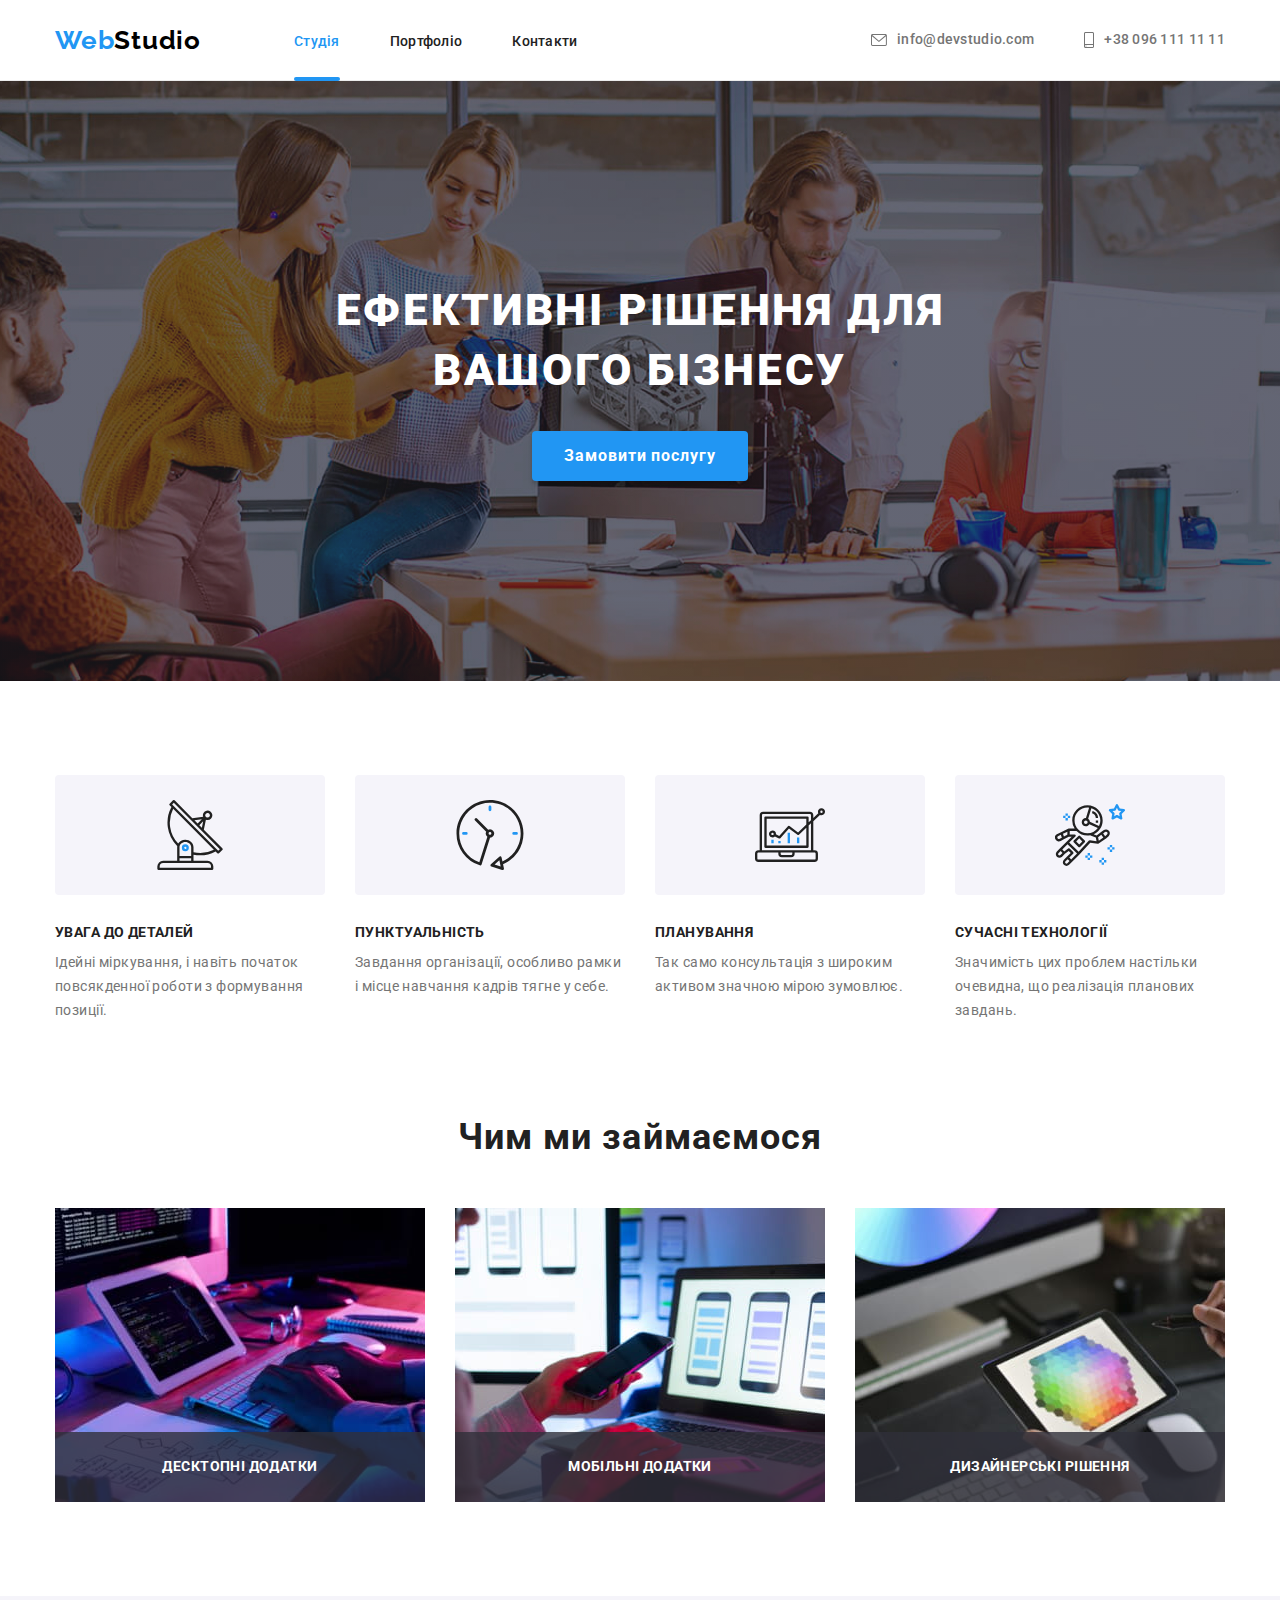
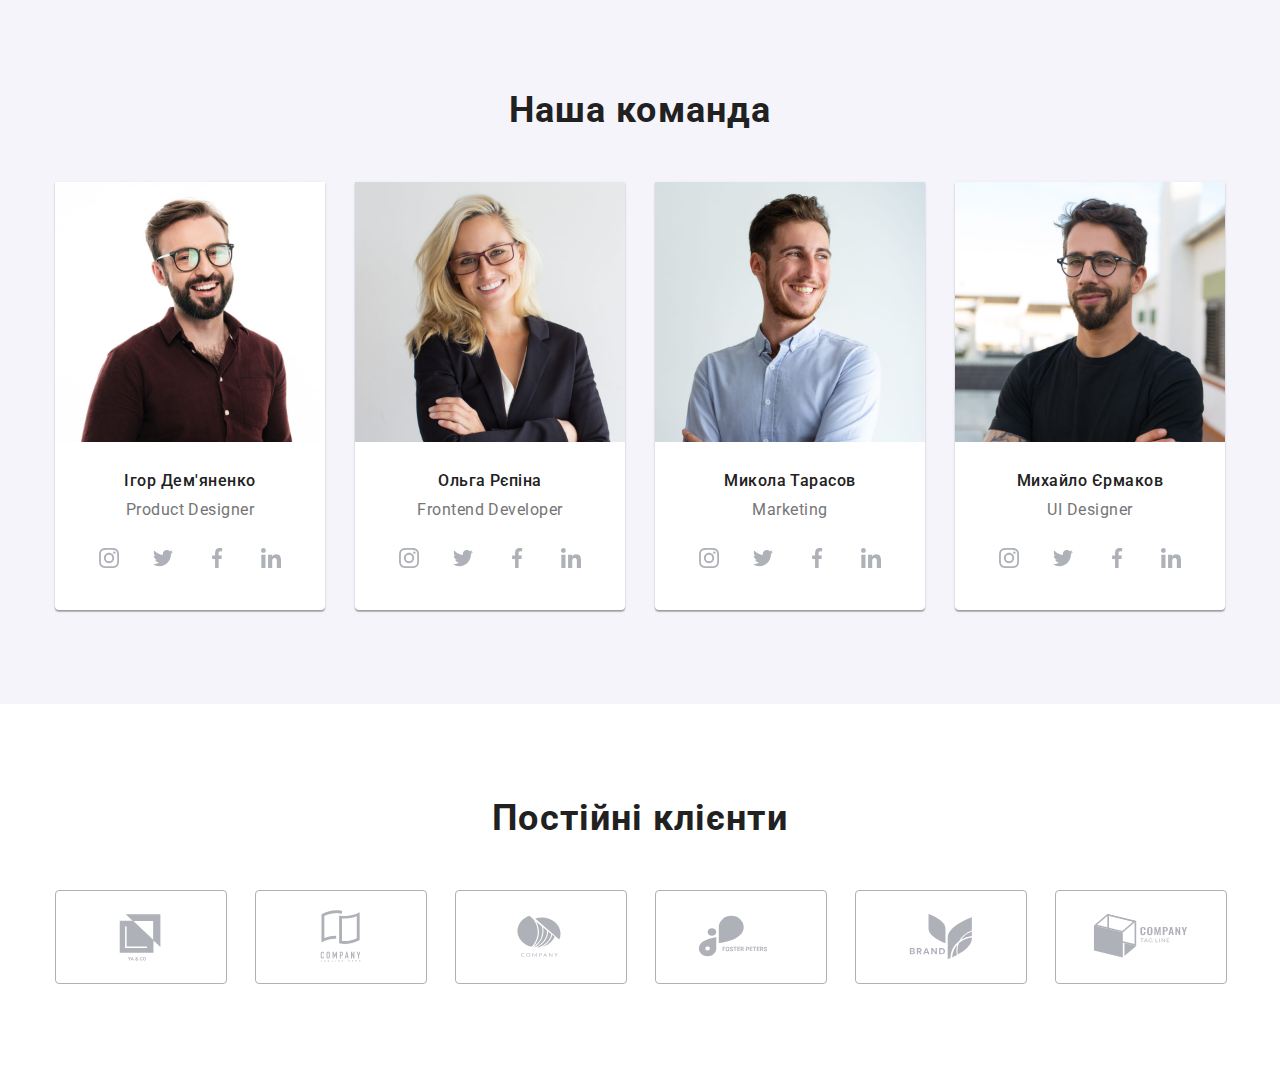
==== commit 94577b71: "add part2 hw08" ====
--- a/index.html
+++ b/index.html
@@ -70,7 +70,7 @@
           </ul>
         </div>
       </div>
-      <div class="mobil-menu container" data-menu>
+      <div class="mobil-menu is-hidden" data-menu>
         <button type="button" class="menu-close" data-menu-close>
           <svg class="mobile-menu__btn" width="40" height="40">
             <use href="./images/icon.svg#icon-close_40px"></use>
@@ -518,7 +518,7 @@
       </section>
     </main>
     <!----------------------------FOOTER------------------------------>
-    <footer class="footer section">
+    <!-- <footer class="footer section">
       <div class="container footer__wrap">
         <div>
           <a href="./index.html" class="logo logo--color-white link"
@@ -599,7 +599,7 @@
           </form>
         </div>
       </div>
-    </footer>
+    </footer> -->
     <script src="./js/modal.js"></script>
     <script src="./js/menu.js"></script>
   </body>
--- a/css/main.min.css
+++ b/css/main.min.css
@@ -1 +1 @@
-:root{--title-text-color: #212121;--text-color: #757575;--accent-color: #2196F3;--aktive-accent-color: #188CE8;--black-color: #000000;--light-background-color: #F5F4FA;--dark-background-color: #2F303A;--white-color: #FFFFFF;--footer-contact-color: rgba(255, 255, 255, 0.6);--icon-color: #AFB1B8;--transition-duration: 250ms;--transition-timing-function: cubic-bezier(0.4, 0, 0.2, 1);--font-primary:"Roboto", sans-serif;--font-logo:"Raleway", sans-serif}.visually-hidden{position:absolute;width:1px;height:1px;margin:-1px;border:0;padding:0;white-space:nowrap;-webkit-clip-path:inset(100%);clip-path:inset(100%);clip:rect(0 0 0 0);overflow:hidden}p,h1,h2,h3,h4,h5,h6,li{margin:0}ul{padding-left:0;margin:0}img{display:block}.list{list-style:none}.link{text-decoration:none}body{font-family:var(--font-primary);color:var(--text-color);background:var(--white-color);margin:0 auto}.is-hidden{opacity:0;pointer-events:none;visibility:hidden}.footer-soc__link,.footer-soc__list,.clients__link,.team-soc-link,.feature-item__box,.contact__mail,.contact__tel,.site-nav,.checkbox-label,.modal-checkbox{display:flex;align-items:center}.logo{font-family:var(--font-logo);font-style:normal;font-weight:700;font-size:24px;line-height:28px;letter-spacing:.03em}@media screen and (min-width: 1200px){.logo{font-size:26px;line-height:1.19}}.logo--color-white{color:var(--white-color)}.logo--color-black{color:var(--black-color)}.container{max-width:100%;margin:0 auto;padding:0 15px}@media screen and (min-width: 480px){.container{max-width:450px}}@media screen and (min-width: 768px){.container{max-width:738px}}@media screen and (min-width: 1200px){.container{max-width:1170px}}.menu-open{display:flex;align-items:center;width:40px;height:40px;padding:10px;background-color:rgba(0,0,0,0);border:none;cursor:pointer;transition-property:background-color,fill;transition-duration:var(--transition-duration);transition-timing-function:var(--transition-timing-function)}.menu-open:hover,.menu-open:focus{fill:var(--accent-color)}@media screen and (min-width: 768px){.menu-open{display:none}}.mobil-menu{position:fixed;top:0;z-index:1;width:100vw;height:100vh;background-color:#fff;padding:48px 40px;display:flex;flex-direction:column;justify-content:space-between;overflow:auto}.menu-close{position:absolute;right:15px;top:10px;display:flex;align-items:center;width:40px;height:40px;padding:10px;background-color:rgba(0,0,0,0);border:none;cursor:pointer;transition-property:background-color,fill;transition-duration:var(--transition-duration);transition-timing-function:var(--transition-timing-function)}.menu-close:hover,.menu-close:focus{fill:var(--accent-color)}.mob-menu-item:not(:last-child){margin-bottom:32px}.mobil-menu-link{font-weight:500;font-size:40px;line-height:1.17;letter-spacing:.02em;color:var(--title-text-color);transition-property:background-color,fill;transition-duration:var(--transition-duration);transition-timing-function:var(--transition-timing-function)}.mobil-menu-link:hover,.mobil-menu-link:focus{color:var(--accent-color)}.mobil-top{margin-bottom:32px}.mobil-contact__tel{font-weight:500;font-size:27px;line-height:1.17;letter-spacing:.02em;color:var(--accent-color);transition-property:background-color,fill;transition-duration:var(--transition-duration);transition-timing-function:var(--transition-timing-function)}.mobil-contact__tel:hover,.mobil-contact__tel:focus{color:var(--aktive-accent-color)}@media screen and (min-width: 480px){.mobil-contact__tel{font-weight:500;font-size:34px;line-height:1.17;letter-spacing:.02em}}.mobil-contact__mail{font-weight:500;font-size:24px;line-height:1.16;letter-spacing:.02em;color:var(--text-color)}.mobil-contact-tel{margin-bottom:32px}.mobil-soc{display:flex;margin-top:64px}.mobil-soc-item{width:100%}.mobil-soc-item:not(:last-child){border-right:1px solid rgba(33,33,33,.2)}.mobil-soc-link{font-weight:500;font-size:14px;line-height:1.22;letter-spacing:.02em;color:var(--accent-color);padding:5px}@media screen and (min-width: 480px){.mobil-soc-link{font-weight:500;font-size:18px;line-height:1.22;letter-spacing:.02em;padding:10px}}.section{margin:0;padding-top:60px;padding-bottom:60px}@media screen and (min-width: 1200px){.section{padding-top:94px;padding-bottom:94px}}.backdrop{position:fixed;top:0;left:0;bottom:0;right:0;background-color:rgba(0,0,0,.2);opacity:1;visibility:visible;transition-property:opacity,visibility;transition-duration:var(--transition-duration);transition-timing-function:var(--transition-timing-function)}.backdrop.is-hidden{opacity:0;pointer-events:none;visibility:hidden}.modal{position:absolute;top:50%;left:50%;transform:translate(-50%, -50%);min-width:528px;min-height:581px;padding:40px;background:#fff;box-shadow:0px 1px 3px rgba(0,0,0,.12),0px 1px 1px rgba(0,0,0,.14),0px 2px 1px rgba(0,0,0,.2);border-radius:4px}.close{position:absolute;top:8px;right:8px;width:30px;height:30px;background-color:#fff;border:1px solid rgba(0,0,0,.1);border-radius:50%;cursor:pointer;transition-property:fill;transition-duration:var(--transition-duration);transition-timing-function:var(--transition-timing-function)}.close:hover,.close:focus{fill:#2196f3}.modal__title{font-weight:700;font-size:20px;line-height:23px;text-align:center;letter-spacing:.03em;color:var(--title-text-color);margin-bottom:12px}.modal-form{position:relative;display:flex;flex-direction:column;align-items:flex-start}.input-wrap{position:relative;display:flex;flex-direction:column;align-items:flex-start;width:100%;margin-bottom:10px}.input-textarea{margin-bottom:20px}.modal-input{width:100%;height:40px;border:1px solid rgba(33,33,33,.2);border-radius:4px;outline:rgba(0,0,0,0);padding-left:40px;padding-right:20px;transition-property:border-color,fill;transition-duration:var(--transition-duration);transition-timing-function:var(--transition-timing-function)}.modal-input:focus{border-color:var(--accent-color);fill:var(--accent-color)}.input-icon{position:absolute;left:8px;top:50%}.modal-input:focus+.input-icon{fill:var(--accent-color)}.modal-info{display:block;font-size:12px;line-height:1.12;letter-spacing:.01em;color:var(--text-color);margin-bottom:4px}.modal-textarea{width:100%;height:120px;border:1px solid rgba(33,33,33,.2);border-radius:4px;padding:12px;resize:none;outline:none;transition-property:border-color,fill;transition-duration:var(--transition-duration);transition-timing-function:var(--transition-timing-function)}.modal-textarea::-moz-placeholder{font-weight:400;font-size:12px;line-height:1.16;letter-spacing:.01em;color:rgba(117,117,117,.5)}.modal-textarea:-ms-input-placeholder{font-weight:400;font-size:12px;line-height:1.16;letter-spacing:.01em;color:rgba(117,117,117,.5)}.modal-textarea::placeholder{font-weight:400;font-size:12px;line-height:1.16;letter-spacing:.01em;color:rgba(117,117,117,.5)}.modal-textarea:focus{border-color:var(--accent-color);fill:var(--accent-color)}.modal-submit{font-weight:700;font-size:16px;line-height:1.87;color:#fff;padding:10px 52px;background:#2196f3;box-shadow:0px 4px 4px rgba(0,0,0,.15);border-color:rgba(0,0,0,0);border-radius:4px;margin:0 auto;cursor:pointer;transition-property:backround;transition-duration:var(--transition-duration);transition-timing-function:var(--transition-timing-function)}.modal-submit:hover,.modal-submit:focus{background:var(--aktive-accent-color)}.modal-checkbox{position:relative;font-weight:400;font-size:14px;line-height:1.71;letter-spacing:.03em;color:var(--text-color);margin:0 auto;margin-bottom:30px}.check-box{position:relative;width:16px;height:15px;margin-right:7px}.checkbox{border:4px solid #212121;border-radius:2px;width:16px;height:15px}.checkbox:focus+*.icon-notchecked{border-color:#2196f3}.icon-checked{position:absolute;left:0;border:2px solid #212121;border-radius:2px}.checkbox:focus+* .icon-checked{box-shadow:0px 0px 2px 2px var(--accent-color)}.checkbox:not(checked)+* .icon-checked{fill:rgba(0,0,0,0);background-color:rgba(0,0,0,0)}.checkbox:checked+* .icon-checked{fill:#fff;background-color:#2196f3;border-color:rgba(0,0,0,0)}.modal-link{position:relative;font-size:14px;line-height:1.71;color:var(--accent-color)}.modal-link::after{position:absolute;left:0;bottom:0;content:"";display:inline-block;width:100%;height:2px;padding-left:5px;background-color:#2196f3}.portfolio{padding-top:94px;padding-bottom:94px}.title{font-weight:700;font-size:28px;line-height:1.18;text-align:center;letter-spacing:.03em;color:var(--title-text-color);margin-bottom:30px}@media screen and (min-width: 1200px){.title{font-size:36px;line-height:1.16;margin-bottom:50px}}.page-header{border-bottom:1px solid #ececec;align-items:center}.header__container{position:relative;max-width:100%;display:flex;justify-content:space-between;align-items:center}.site-nav__logo{justify-content:flex-start;margin-right:93px}.logo-accent{color:var(--accent-color)}.header-info{display:none;justify-content:space-between;width:100%}@media screen and (min-width: 768px){.header-info{display:flex}}.site-nav{justify-content:flex-start}.site-nav__list{gap:50px;display:flex}.site-nav__item{position:relative;font-weight:500;font-size:14px;line-height:1.14;letter-spacing:.02em;color:var(--title-text-color);padding:32px 0;transition-property:color;transition-duration:var(--transition-duration);transition-timing-function:var(--transition-timing-function)}.site-nav__item::after{position:absolute;left:0;bottom:0;content:"";display:inline-block;opacity:0;width:100%;height:4px;background:#2196f3;border-radius:2px;transform:scaleX(0);transform-origin:left;transition-property:transform;transition-duration:var(--transition-duration);transition-timing-function:var(--transition-timing-function)}.site-nav__item:hover,.site-nav__item:focus{color:var(--accent-color)}.site-nav__item:hover::after,.site-nav__item:focus::after,.site-nav__item .current::after{opacity:1;transform:scaleX(100%)}@media screen and (min-width: 768px){.contact{display:flex;flex-direction:column;align-items:flex-start;gap:10px;padding:21px 15px}}@media screen and (min-width: 1200px){.contact{display:flex;flex-direction:row;gap:50px;justify-content:flex-end;padding:0 0}}.contact__mail,.contact__tel{font-weight:500;font-size:14px;line-height:1.14;letter-spacing:.02em;color:var(--text-color);color:var(--text-color);justify-content:center;gap:10px;transition-property:color,fill;transition-duration:var(--transition-duration);transition-timing-function:var(--transition-timing-function)}.contact__mail:hover,.contact__mail:hover,.contact__tel:hover,.contact__tel:hover{color:var(--accent-color);fill:var(--accent-color)}.contact__mail:focus,.contact__mail:focus,.contact__tel:focus,.contact__tel:focus{color:var(--accent-color);fill:var(--accent-color)}@media screen and (min-width: 1200px){.contact__mail,.contact__tel{padding:32px 0}}.contact__icon{fill:currentColor}.current{position:relative;font-weight:500;font-size:14px;line-height:1.14;letter-spacing:.02em;color:var(--accent-color)}.current::after{opacity:1;transform:scaleX(100%)}.hero{position:relative;max-width:1600px;background-color:#c4c4c4;background-image:linear-gradient(rgba(47, 48, 58, 0.4), rgba(47, 48, 58, 0.4)),url(../images/Img.jpg);background-repeat:no-repeat;background-position:center;margin:0 auto;padding-top:200px;padding-bottom:200px;text-align:center}.hero__title{font-weight:900;font-size:26px;line-height:1.62;text-align:center;letter-spacing:.06em;text-transform:uppercase;color:var(--white-color);max-width:360px;margin:0 auto;margin-bottom:30px}@media screen and (min-width: 1200px){.hero__title{font-weight:900;font-size:44px;line-height:1.36;max-width:696px}}.hero__btn{font-family:inherit;font-style:normal;font-weight:700;font-size:16px;line-height:1.88;letter-spacing:.06em;color:var(--white-color);cursor:pointer;text-align:center;background-color:var(--accent-color);box-shadow:0px 4px 4px rgba(0,0,0,.15);border-radius:4px;border:rgba(0,0,0,0);min-width:216px;padding:10px 32px;transition-property:background-color;transition-duration:var(--transition-duration);transition-timing-function:var(--transition-timing-function)}.hero__btn:hover,.hero__btn:focus{background-color:var(--aktive-accent-color)}.feature-item__box{background:#f5f4fa;border-radius:4px;justify-content:center;padding-top:25px;padding-bottom:25px;margin-bottom:30px}.feature__list{display:flex;flex-wrap:wrap;gap:30px}.feature__item{width:100%}.feature__item:nth-child(4n){margin:0}@media screen and (min-width: 768px){.feature__item{width:calc((100% - 30px)/2)}}@media screen and (min-width: 1200px){.feature__item{width:calc((100% - 90px)/4)}}.feature-item__title{font-weight:700;font-size:14px;line-height:1.14;letter-spacing:.03em;text-transform:uppercase;color:var(--title-text-color);margin-bottom:10px}.feature-item__text{font-size:14px;line-height:1.71;letter-spacing:.03em}.work{padding-top:0}@media screen and (max-width: 1200px){.work{position:absolute;width:1px;height:1px;margin:-1px;border:0;padding:0;white-space:nowrap;-webkit-clip-path:inset(100%);clip-path:inset(100%);clip:rect(0 0 0 0);overflow:hidden}}.work-list{display:flex;gap:30px}.work-image{position:relative}.text-cover{position:absolute;bottom:0;width:100%;height:70px;background:rgba(47,48,58,.8)}.work-text{padding:27px;font-weight:700;font-size:14px;line-height:1.14;text-align:center;letter-spacing:.03em;text-transform:uppercase;color:#fff}.team{background:var(--light-background-color)}.team-list{display:flex;flex-wrap:wrap;gap:30px}.team-item{width:100%;background-color:var(--white-color);box-shadow:0px 1px 3px rgba(0,0,0,.12),0px 1px 1px rgba(0,0,0,.14),0px 2px 1px rgba(0,0,0,.2);border-radius:0px 0px 4px 4px}@media screen and (min-width: 768px){.team-item{width:calc((100% - 30px)/2)}}@media screen and (min-width: 1200px){.team-item{width:calc((100% - 90px)/4)}}.team-info{padding-top:30px;padding-bottom:30px}.team-item-title{font-weight:500;font-size:16px;line-height:1.18;text-align:center;letter-spacing:.03em;color:var(--title-text-color);margin-bottom:10px}.team-item-text{font-size:16px;line-height:1.18;text-align:center;letter-spacing:.03em;margin-bottom:16px}.team-soc-list{display:flex;gap:10px;justify-content:center}.team-soc-item{width:44px;height:44px;background-color:#fff}.team-soc-link{width:100%;height:100%;border-radius:50%;justify-content:center;fill:var(--icon-color);transition-property:background-color,fill;transition-duration:var(--transition-duration);transition-timing-function:var(--transition-timing-function)}.team-soc-link:hover,.team-soc-link:focus{background-color:var(--accent-color);fill:#fff}.clients__list{display:flex;flex-wrap:wrap;gap:30px}.clients__item{height:92px;width:calc((100% - 30px)/2)}@media screen and (min-width: 768px){.clients__item{width:calc((100% - 90px)/3)}}@media screen and (min-width: 1200px){.clients__item{width:calc((100% - 150px)/6)}}.clients__link{width:100%;height:100%;border:1px solid var(--icon-color);border-radius:4px;justify-content:center;fill:var(--icon-color);transition-property:border-color,fill;transition-duration:var(--transition-duration);transition-timing-function:var(--transition-timing-function)}.clients__link:hover,.clients__link:focus{border-color:var(--accent-color);fill:var(--accent-color)}.footer{background:var(--dark-background-color);padding-top:60px;padding-bottom:60px}.logo-accent{color:var(--accent-color)}.adress{margin-top:20px}.adress__item:not(:last-child){margin-bottom:9px}.adress__link{font-style:normal;font-size:14px;line-height:1.71;letter-spacing:.03em;color:var(--white-color);transition-property:color;transition-duration:var(--transition-duration);transition-timing-function:var(--transition-timing-function)}.adress__link:hover,.adress__link:focus{color:var(--accent-color)}.adress__mail,.adress__tel{font-style:normal;font-size:14px;line-height:1.71;letter-spacing:.03em;color:var(--footer-contact-color);transition-property:color;transition-duration:var(--transition-duration);transition-timing-function:var(--transition-timing-function)}.adress__mail:hover,.adress__mail:hover,.adress__mail:focus,.adress__mail:focus,.adress__tel:hover,.adress__tel:hover,.adress__tel:focus,.adress__tel:focus{color:var(--accent-color)}.footer__wrap{display:flex;gap:70px;align-items:baseline;justify-content:space-between}.footer-soc__tile{font-weight:700;font-size:14px;line-height:16px;letter-spacing:.03em;text-transform:uppercase;color:#fff;margin-bottom:20px}.footer-soc__list{gap:10px;justify-content:center}.footer-soc__item{width:44px;height:44px}.footer-soc__link{width:100%;height:100%;background-color:rgba(255,255,255,.1);border-radius:50%;justify-content:center;fill:#fff;transition-property:background-color;transition-duration:var(--transition-duration);transition-timing-function:var(--transition-timing-function)}.footer-soc__link:hover,.footer-soc__link:focus{background-color:var(--accent-color)}.footer__subscription{width:570px}.subscription__form{display:flex;gap:12px;align-items:flex-end;width:100%}.subscription__title{font-weight:700;font-size:14px;line-height:1.14;letter-spacing:.03em;text-transform:uppercase;color:#fff;margin-bottom:20px}.subscription__input{min-width:358px;font-weight:400;font-size:16px;line-height:1.25;color:var(--white-color);background-color:rgba(0,0,0,0);padding-left:16px;padding-right:16px;padding-top:15px;padding-bottom:15px;border:1px solid rgba(255,255,255,.3);filter:drop-shadow(0px 4px 4px rgba(0, 0, 0, 0.15));border-radius:4px;outline:rgba(0,0,0,0)}.subscription__input:focus{border:1px solid var(--accent-color)}.subscription__input::-moz-placeholder{font-size:16px;line-height:1.25;color:rgba(255,255,255,.6);background-color:rgba(0,0,0,0)}.subscription__input:-ms-input-placeholder{font-size:16px;line-height:1.25;color:rgba(255,255,255,.6);background-color:rgba(0,0,0,0)}.subscription__input::placeholder{font-size:16px;line-height:1.25;color:rgba(255,255,255,.6);background-color:rgba(0,0,0,0)}.subsription__send{position:absolute;top:50%;transform:translateY(-50%);margin-left:10px;margin-right:28px;fill:#fff}.subsription__btn{position:relative;min-width:200px;min-height:50px;font-family:inherit;padding-top:10px;padding-bottom:10px;padding-left:28px;padding-right:62px;font-weight:700;font-size:16px;line-height:1.88;background-color:var(--accent-color);color:#fff;box-shadow:0px 4px 4px rgba(0,0,0,.15);border-radius:4px;border-color:rgba(0,0,0,0);cursor:pointer;transition-property:background-color;transition-duration:var(--transition-duration);transition-timing-function:var(--transition-timing-function)}.subsription__btn:hover,.subsription__btn:focus{background-color:var(--aktive-accent-color)}.portfolio__cards{display:flex;flex-wrap:wrap;gap:30px;justify-content:flex-start;align-items:stretch}.cards__item{background-color:var(--white-color)}.cards-info{padding:20px 24px;border-bottom:1px solid #eee;border-left:1px solid #eee;border-right:1px solid #eee}.cards-info__title{font-weight:700;font-size:18px;line-height:2;letter-spacing:.06em;color:var(--title-text-color);margin-bottom:4px}.cards-info__text{font-size:16px;line-height:1.88;letter-spacing:.03em;color:var(--text-color)}.cards__img{position:relative;display:block;overflow:hidden}.cards-img__text{position:absolute;opacity:0;display:block;top:0;width:370px;height:294px;background-color:rgba(33,150,243,.9);font-size:18px;line-height:1.56;letter-spacing:.03em;color:#fff;padding:63px 24px;transform:translateY(100%);transition-property:opacity,transform;transition-duration:var(--transition-duration);transition-timing-function:var(--transition-timing-function)}.cards__link{display:block;position:relative;transition-property:box-shadow;transition-duration:var(--transition-duration);transition-timing-function:var(--transition-timing-function)}.cards__link:hover .cards-img__text,.cards__link:focus .cards-img__text{transform:translateY(0);opacity:1}.cards__link:hover,.cards__link:focus{box-shadow:0px 1px 1px rgba(0,0,0,.12),0px 4px 4px rgba(0,0,0,.06),1px 4px 6px rgba(0,0,0,.16)}.portfolio__btn-list{display:flex;gap:8px;align-self:center;margin:0 auto;margin-bottom:50px;justify-content:center}.portfolio__btn-item{font-family:inherit;font-style:normal;font-weight:500;font-size:16px;line-height:1.62;text-align:center;letter-spacing:.03em;color:var(--title-text-color);background-color:var(--light-background-color);border-radius:4px;border-color:rgba(0,0,0,0);cursor:pointer;padding:6px 22px;transition-property:color,background-color,box-shadow;transition-duration:var(--transition-duration);transition-timing-function:var(--transition-timing-function)}.portfolio__btn-item:hover,.portfolio__btn-item:focus{color:var(--white-color);background-color:var(--accent-color);box-shadow:0px 3px 1px rgba(0,0,0,.1),0px 1px 2px rgba(0,0,0,.08),0px 2px 2px rgba(0,0,0,.12)}/*# sourceMappingURL=main.min.css.map */+:root{--title-text-color: #212121;--text-color: #757575;--accent-color: #2196F3;--aktive-accent-color: #188CE8;--black-color: #000000;--light-background-color: #F5F4FA;--dark-background-color: #2F303A;--white-color: #FFFFFF;--footer-contact-color: rgba(255, 255, 255, 0.6);--icon-color: #AFB1B8;--transition-duration: 250ms;--transition-timing-function: cubic-bezier(0.4, 0, 0.2, 1);--font-primary:"Roboto", sans-serif;--font-logo:"Raleway", sans-serif}.visually-hidden{position:absolute;width:1px;height:1px;margin:-1px;border:0;padding:0;white-space:nowrap;-webkit-clip-path:inset(100%);clip-path:inset(100%);clip:rect(0 0 0 0);overflow:hidden}p,h1,h2,h3,h4,h5,h6,li{margin:0}ul{padding-left:0;margin:0}img{display:block}.list{list-style:none}.link{text-decoration:none}body{font-family:var(--font-primary);color:var(--text-color);background:var(--white-color);margin:0 auto}.is-hidden{opacity:0;pointer-events:none;visibility:hidden}.footer-soc__link,.footer-soc__list,.team-soc-link,.feature-item__box,.clients__link,.checkbox-label,.modal-checkbox,.contact__mail,.contact__tel,.site-nav{display:flex;align-items:center}.page-header{border-bottom:1px solid #ececec;align-items:center}.header__container{display:flex;max-width:100%;justify-content:space-between;align-items:center}.site-nav__logo{justify-content:flex-start;margin-right:87px}@media screen and (min-width: 1200px){.site-nav__logo{margin-right:93px;padding:24px 0}}.logo-accent{color:var(--accent-color)}.header-info{display:none;justify-content:space-between;width:100%}@media screen and (min-width: 768px){.header-info{display:flex}}.site-nav{justify-content:flex-start}.site-nav__list{gap:50px;display:flex}.site-nav__item{position:relative;font-weight:500;font-size:14px;line-height:1.14;letter-spacing:.02em;color:var(--title-text-color);padding:32px 0;transition-property:color;transition-duration:var(--transition-duration);transition-timing-function:var(--transition-timing-function)}.site-nav__item::after{position:absolute;left:0;bottom:0;content:"";display:inline-block;opacity:0;width:100%;height:4px;background:#2196f3;border-radius:2px;transform:scaleX(0);transform-origin:left;transition-property:transform;transition-duration:var(--transition-duration);transition-timing-function:var(--transition-timing-function)}.site-nav__item:hover,.site-nav__item:focus{color:var(--accent-color)}.site-nav__item:hover::after,.site-nav__item:focus::after,.site-nav__item .current::after{opacity:1;transform:scaleX(100%)}@media screen and (min-width: 768px){.contact{display:flex;flex-direction:column;align-items:flex-start;gap:10px;padding:21px 0}}@media screen and (min-width: 1200px){.contact{display:flex;flex-direction:row;gap:50px;justify-content:flex-end;padding:0 0}}.contact__mail,.contact__tel{font-weight:500;font-size:12px;line-height:1.14;letter-spacing:.02em;color:var(--text-color);color:var(--text-color);justify-content:center;gap:10px;transition-property:color,fill;transition-duration:var(--transition-duration);transition-timing-function:var(--transition-timing-function)}.contact__mail:hover,.contact__mail:hover,.contact__tel:hover,.contact__tel:hover{color:var(--accent-color);fill:var(--accent-color)}.contact__mail:focus,.contact__mail:focus,.contact__tel:focus,.contact__tel:focus{color:var(--accent-color);fill:var(--accent-color)}@media screen and (min-width: 1200px){.contact__mail,.contact__tel{padding:32px 0;font-size:14px;line-height:1.14}}.contact__icon{fill:currentColor}.current{position:relative;font-weight:500;font-size:14px;line-height:1.14;letter-spacing:.02em;color:var(--accent-color)}.current::after{opacity:1;transform:scaleX(100%)}.menu-open{display:flex;align-items:center;width:40px;height:40px;padding:10px;background-color:rgba(0,0,0,0);border:none;cursor:pointer;transition-property:background-color,fill;transition-duration:var(--transition-duration);transition-timing-function:var(--transition-timing-function)}.menu-open:hover,.menu-open:focus{fill:var(--accent-color)}@media screen and (min-width: 768px){.menu-open{display:none}}.mobil-menu{position:fixed;top:0;z-index:1;width:100vw;height:100vh;background-color:#fff;padding:48px 40px;display:flex;flex-direction:column;justify-content:space-between;overflow:auto}.menu-close{position:absolute;right:15px;top:10px;display:flex;align-items:center;width:40px;height:40px;padding:10px;background-color:rgba(0,0,0,0);border:none;cursor:pointer;transition-property:background-color,fill;transition-duration:var(--transition-duration);transition-timing-function:var(--transition-timing-function)}.menu-close:hover,.menu-close:focus{fill:var(--accent-color)}.mob-menu-item:not(:last-child){margin-bottom:32px}.mobil-menu-link{font-weight:500;font-size:40px;line-height:1.17;letter-spacing:.02em;color:var(--title-text-color);transition-property:background-color,fill;transition-duration:var(--transition-duration);transition-timing-function:var(--transition-timing-function)}.mobil-menu-link:hover,.mobil-menu-link:focus{color:var(--accent-color)}.mobil-top{margin-bottom:32px}.mobil-contact__tel{font-weight:500;font-size:27px;line-height:1.17;letter-spacing:.02em;color:var(--accent-color);transition-property:background-color,fill;transition-duration:var(--transition-duration);transition-timing-function:var(--transition-timing-function)}.mobil-contact__tel:hover,.mobil-contact__tel:focus{color:var(--aktive-accent-color)}@media screen and (min-width: 480px){.mobil-contact__tel{font-weight:500;font-size:34px;line-height:1.17;letter-spacing:.02em}}.mobil-contact__mail{font-weight:500;font-size:24px;line-height:1.16;letter-spacing:.02em;color:var(--text-color)}.mobil-contact-tel{margin-bottom:32px}.mobil-soc{display:flex;margin-top:64px}.mobil-soc-item{width:100%}.mobil-soc-item:not(:last-child){border-right:1px solid rgba(33,33,33,.2)}.mobil-soc-link{font-weight:500;font-size:14px;line-height:1.22;letter-spacing:.02em;color:var(--accent-color);padding:10px}@media screen and (min-width: 480px){.mobil-soc-link{font-weight:500;font-size:18px;line-height:1.22;letter-spacing:.02em;padding:10px}}.container{max-width:100%;margin:0 auto;padding:0 15px}@media screen and (min-width: 480px){.container{max-width:450px}}@media screen and (min-width: 768px){.container{max-width:738px}}@media screen and (min-width: 1200px){.container{max-width:1170px}}.logo{font-family:var(--font-logo);font-style:normal;font-weight:700;font-size:24px;line-height:1.16;letter-spacing:.03em}@media screen and (min-width: 1200px){.logo{font-size:26px;line-height:1.19}}.logo--color-white{color:var(--white-color)}.logo--color-black{color:var(--black-color)}.section{margin:0;padding-top:60px;padding-bottom:60px}@media screen and (min-width: 1200px){.section{padding-top:94px;padding-bottom:94px}}.backdrop{position:fixed;top:0;left:0;bottom:0;right:0;background-color:rgba(0,0,0,.2);opacity:1;visibility:visible;transition-property:opacity,visibility;transition-duration:var(--transition-duration);transition-timing-function:var(--transition-timing-function)}.backdrop.is-hidden{opacity:0;pointer-events:none;visibility:hidden}.modal{position:absolute;top:50%;left:50%;transform:translate(-50%, -50%);min-width:320px;min-height:481px;padding:40px;background:#fff;box-shadow:0px 1px 3px rgba(0,0,0,.12),0px 1px 1px rgba(0,0,0,.14),0px 2px 1px rgba(0,0,0,.2);border-radius:4px}@media screen and (min-width: 768px){.modal{min-width:528px;min-height:581px}}.close{position:absolute;top:8px;right:8px;width:30px;height:30px;background-color:#fff;border:1px solid rgba(0,0,0,.1);border-radius:50%;cursor:pointer;transition-property:fill;transition-duration:var(--transition-duration);transition-timing-function:var(--transition-timing-function)}.close:hover,.close:focus{fill:#2196f3}.modal__title{font-weight:700;font-size:20px;line-height:23px;text-align:center;letter-spacing:.03em;color:var(--title-text-color);margin-bottom:12px}.modal-form{position:relative;display:flex;flex-direction:column;align-items:flex-start}.input-wrap{position:relative;display:flex;flex-direction:column;align-items:flex-start;width:100%;margin-bottom:10px}.input-textarea{margin-bottom:20px}.modal-input{width:100%;height:40px;border:1px solid rgba(33,33,33,.2);border-radius:4px;outline:rgba(0,0,0,0);padding-left:40px;padding-right:20px;transition-property:border-color,fill;transition-duration:var(--transition-duration);transition-timing-function:var(--transition-timing-function)}.modal-input:focus{border-color:var(--accent-color);fill:var(--accent-color)}.input-icon{position:absolute;left:8px;top:50%}.modal-input:focus+.input-icon{fill:var(--accent-color)}.modal-info{display:block;font-size:12px;line-height:1.12;letter-spacing:.01em;color:var(--text-color);margin-bottom:4px}.modal-textarea{width:100%;height:120px;border:1px solid rgba(33,33,33,.2);border-radius:4px;padding:12px;resize:none;outline:none;transition-property:border-color,fill;transition-duration:var(--transition-duration);transition-timing-function:var(--transition-timing-function)}.modal-textarea::-moz-placeholder{font-weight:400;font-size:12px;line-height:1.16;letter-spacing:.01em;color:rgba(117,117,117,.5)}.modal-textarea:-ms-input-placeholder{font-weight:400;font-size:12px;line-height:1.16;letter-spacing:.01em;color:rgba(117,117,117,.5)}.modal-textarea::placeholder{font-weight:400;font-size:12px;line-height:1.16;letter-spacing:.01em;color:rgba(117,117,117,.5)}.modal-textarea:focus{border-color:var(--accent-color);fill:var(--accent-color)}.modal-submit{font-weight:700;font-size:16px;line-height:1.87;color:#fff;padding:10px 52px;background:#2196f3;box-shadow:0px 4px 4px rgba(0,0,0,.15);border-color:rgba(0,0,0,0);border-radius:4px;margin:0 auto;cursor:pointer;transition-property:backround;transition-duration:var(--transition-duration);transition-timing-function:var(--transition-timing-function)}.modal-submit:hover,.modal-submit:focus{background:var(--aktive-accent-color)}.modal-checkbox{position:relative;font-weight:400;font-size:14px;line-height:1.71;letter-spacing:.03em;color:var(--text-color);margin:0 auto;margin-bottom:30px}.check-box{position:relative;width:16px;height:15px;margin-right:7px}.checkbox{border:4px solid #212121;border-radius:2px;width:16px;height:15px}.checkbox:focus+*.icon-notchecked{border-color:#2196f3}.icon-checked{position:absolute;left:0;border:2px solid #212121;border-radius:2px}.checkbox:focus+* .icon-checked{box-shadow:0px 0px 2px 2px var(--accent-color)}.checkbox:not(checked)+* .icon-checked{fill:rgba(0,0,0,0);background-color:rgba(0,0,0,0)}.checkbox:checked+* .icon-checked{fill:#fff;background-color:#2196f3;border-color:rgba(0,0,0,0)}.modal-link{position:relative;font-size:14px;line-height:1.71;color:var(--accent-color)}.modal-link::after{position:absolute;left:0;bottom:0;content:"";display:inline-block;width:100%;height:2px;padding-left:5px;background-color:#2196f3}.title{font-weight:700;font-size:28px;line-height:1.18;text-align:center;letter-spacing:.03em;color:var(--title-text-color);margin-bottom:30px}@media screen and (min-width: 1200px){.title{font-size:36px;line-height:1.16;margin-bottom:50px}}.hero{position:relative;max-width:1600px;background-color:#c4c4c4;background-image:linear-gradient(rgba(47, 48, 58, 0.4), rgba(47, 48, 58, 0.4)),url(../images/Img.jpg);background-repeat:no-repeat;background-position:center;margin:0 auto;padding-top:200px;padding-bottom:200px;text-align:center}.hero__title{font-weight:900;font-size:26px;line-height:1.62;text-align:center;letter-spacing:.06em;text-transform:uppercase;color:var(--white-color);max-width:360px;margin:0 auto;margin-bottom:30px}@media screen and (min-width: 1200px){.hero__title{font-weight:900;font-size:44px;line-height:1.36;max-width:696px}}.hero__btn{font-family:inherit;font-style:normal;font-weight:700;font-size:16px;line-height:1.88;letter-spacing:.06em;color:var(--white-color);cursor:pointer;text-align:center;background-color:var(--accent-color);box-shadow:0px 4px 4px rgba(0,0,0,.15);border-radius:4px;border:rgba(0,0,0,0);min-width:216px;padding:10px 32px;transition-property:background-color;transition-duration:var(--transition-duration);transition-timing-function:var(--transition-timing-function)}.hero__btn:hover,.hero__btn:focus{background-color:var(--aktive-accent-color)}.clients__list{display:flex;flex-wrap:wrap;gap:30px}.clients__item{height:92px;width:calc((100% - 30px)/2)}@media screen and (min-width: 768px){.clients__item{width:calc((100% - 90px)/3)}}@media screen and (min-width: 1200px){.clients__item{width:calc((100% - 150px)/6)}}.clients__link{width:100%;height:100%;border:1px solid var(--icon-color);border-radius:4px;justify-content:center;fill:var(--icon-color);transition-property:border-color,fill;transition-duration:var(--transition-duration);transition-timing-function:var(--transition-timing-function)}.clients__link:hover,.clients__link:focus{border-color:var(--accent-color);fill:var(--accent-color)}.feature-item__box{background:#f5f4fa;border-radius:4px;justify-content:center;padding-top:25px;padding-bottom:25px;margin-bottom:30px}.feature__list{display:flex;flex-wrap:wrap;gap:30px}.feature__item{width:100%}.feature__item:nth-child(4n){margin:0}@media screen and (min-width: 768px){.feature__item{width:calc((100% - 30px)/2)}}@media screen and (min-width: 1200px){.feature__item{width:calc((100% - 90px)/4)}}.feature-item__title{font-weight:700;font-size:14px;line-height:1.14;letter-spacing:.03em;text-transform:uppercase;color:var(--title-text-color);margin-bottom:10px}.feature-item__text{font-size:14px;line-height:1.71;letter-spacing:.03em}.portfolio{padding-top:94px;padding-bottom:94px}.portfolio__cards{display:flex;flex-wrap:wrap;gap:30px;justify-content:flex-start;align-items:stretch}.cards__item{background-color:var(--white-color)}.cards-info{padding:20px 24px;border-bottom:1px solid #eee;border-left:1px solid #eee;border-right:1px solid #eee}.cards-info__title{font-weight:700;font-size:18px;line-height:2;letter-spacing:.06em;color:var(--title-text-color);margin-bottom:4px}.cards-info__text{font-size:16px;line-height:1.88;letter-spacing:.03em;color:var(--text-color)}.cards__img{position:relative;display:block;overflow:hidden}.cards-img__text{position:absolute;opacity:0;display:block;top:0;width:370px;height:294px;background-color:rgba(33,150,243,.9);font-size:18px;line-height:1.56;letter-spacing:.03em;color:#fff;padding:63px 24px;transform:translateY(100%);transition-property:opacity,transform;transition-duration:var(--transition-duration);transition-timing-function:var(--transition-timing-function)}.cards__link{display:block;position:relative;transition-property:box-shadow;transition-duration:var(--transition-duration);transition-timing-function:var(--transition-timing-function)}.cards__link:hover .cards-img__text,.cards__link:focus .cards-img__text{transform:translateY(0);opacity:1}.cards__link:hover,.cards__link:focus{box-shadow:0px 1px 1px rgba(0,0,0,.12),0px 4px 4px rgba(0,0,0,.06),1px 4px 6px rgba(0,0,0,.16)}.portfolio__btn-list{display:flex;gap:8px;align-self:center;margin:0 auto;margin-bottom:50px;justify-content:center}.portfolio__btn-item{font-family:inherit;font-style:normal;font-weight:500;font-size:16px;line-height:1.62;text-align:center;letter-spacing:.03em;color:var(--title-text-color);background-color:var(--light-background-color);border-radius:4px;border-color:rgba(0,0,0,0);cursor:pointer;padding:6px 22px;transition-property:color,background-color,box-shadow;transition-duration:var(--transition-duration);transition-timing-function:var(--transition-timing-function)}.portfolio__btn-item:hover,.portfolio__btn-item:focus{color:var(--white-color);background-color:var(--accent-color);box-shadow:0px 3px 1px rgba(0,0,0,.1),0px 1px 2px rgba(0,0,0,.08),0px 2px 2px rgba(0,0,0,.12)}.work{padding-top:0}@media screen and (max-width: 1200px){.work{position:absolute;width:1px;height:1px;margin:-1px;border:0;padding:0;white-space:nowrap;-webkit-clip-path:inset(100%);clip-path:inset(100%);clip:rect(0 0 0 0);overflow:hidden}}.work-list{display:flex;gap:30px}.work-image{position:relative}.text-cover{position:absolute;bottom:0;width:100%;height:70px;background:rgba(47,48,58,.8)}.work-text{padding:27px;font-weight:700;font-size:14px;line-height:1.14;text-align:center;letter-spacing:.03em;text-transform:uppercase;color:#fff}.team{background:var(--light-background-color)}.team-list{display:flex;flex-wrap:wrap;gap:30px}.team-item{width:100%;background-color:var(--white-color);box-shadow:0px 1px 3px rgba(0,0,0,.12),0px 1px 1px rgba(0,0,0,.14),0px 2px 1px rgba(0,0,0,.2);border-radius:0px 0px 4px 4px}@media screen and (min-width: 768px){.team-item{width:calc((100% - 30px)/2)}}@media screen and (min-width: 1200px){.team-item{width:calc((100% - 90px)/4)}}.team-info{padding-top:30px;padding-bottom:30px}.team-item-title{font-weight:500;font-size:16px;line-height:1.18;text-align:center;letter-spacing:.03em;color:var(--title-text-color);margin-bottom:10px}.team-item-text{font-size:16px;line-height:1.18;text-align:center;letter-spacing:.03em;margin-bottom:16px}.team-soc-list{display:flex;gap:10px;justify-content:center}.team-soc-item{width:44px;height:44px;background-color:#fff}.team-soc-link{width:100%;height:100%;border-radius:50%;justify-content:center;fill:var(--icon-color);transition-property:background-color,fill;transition-duration:var(--transition-duration);transition-timing-function:var(--transition-timing-function)}.team-soc-link:hover,.team-soc-link:focus{background-color:var(--accent-color);fill:#fff}.footer{background:var(--dark-background-color);padding-top:60px;padding-bottom:60px}.logo-accent{color:var(--accent-color)}.adress{margin-top:20px}.adress__item:not(:last-child){margin-bottom:9px}.adress__link{font-style:normal;font-size:14px;line-height:1.71;letter-spacing:.03em;color:var(--white-color);transition-property:color;transition-duration:var(--transition-duration);transition-timing-function:var(--transition-timing-function)}.adress__link:hover,.adress__link:focus{color:var(--accent-color)}.adress__mail,.adress__tel{font-style:normal;font-size:14px;line-height:1.71;letter-spacing:.03em;color:var(--footer-contact-color);transition-property:color;transition-duration:var(--transition-duration);transition-timing-function:var(--transition-timing-function)}.adress__mail:hover,.adress__mail:hover,.adress__mail:focus,.adress__mail:focus,.adress__tel:hover,.adress__tel:hover,.adress__tel:focus,.adress__tel:focus{color:var(--accent-color)}.footer__wrap{display:flex;gap:70px;align-items:baseline;justify-content:space-between}.footer-soc__tile{font-weight:700;font-size:14px;line-height:16px;letter-spacing:.03em;text-transform:uppercase;color:#fff;margin-bottom:20px}.footer-soc__list{gap:10px;justify-content:center}.footer-soc__item{width:44px;height:44px}.footer-soc__link{width:100%;height:100%;background-color:rgba(255,255,255,.1);border-radius:50%;justify-content:center;fill:#fff;transition-property:background-color;transition-duration:var(--transition-duration);transition-timing-function:var(--transition-timing-function)}.footer-soc__link:hover,.footer-soc__link:focus{background-color:var(--accent-color)}.footer__subscription{width:570px}.subscription__form{display:flex;gap:12px;align-items:center;width:100%}.subscription__title{font-weight:700;font-size:14px;line-height:1.14;letter-spacing:.03em;text-transform:uppercase;color:#fff;margin-bottom:20px}.subscription__input{min-width:358px;font-weight:400;font-size:16px;line-height:1.25;color:var(--white-color);background-color:rgba(0,0,0,0);padding-left:16px;padding-right:16px;padding-top:15px;padding-bottom:15px;border:1px solid rgba(255,255,255,.3);filter:drop-shadow(0px 4px 4px rgba(0, 0, 0, 0.15));border-radius:4px;outline:rgba(0,0,0,0)}.subscription__input:focus{border:1px solid var(--accent-color)}.subscription__input::-moz-placeholder{font-size:16px;line-height:1.25;color:rgba(255,255,255,.6);background-color:rgba(0,0,0,0)}.subscription__input:-ms-input-placeholder{font-size:16px;line-height:1.25;color:rgba(255,255,255,.6);background-color:rgba(0,0,0,0)}.subscription__input::placeholder{font-size:16px;line-height:1.25;color:rgba(255,255,255,.6);background-color:rgba(0,0,0,0)}.subsription__send{position:absolute;top:50%;transform:translateY(-50%);margin-left:10px;margin-right:28px;fill:#fff}.subsription__btn{position:relative;min-width:200px;min-height:50px;font-family:inherit;padding-top:10px;padding-bottom:10px;padding-left:28px;padding-right:62px;font-weight:700;font-size:16px;line-height:1.88;letter-spacing:.03em;background-color:var(--accent-color);color:#fff;box-shadow:0px 4px 4px rgba(0,0,0,.15);border-radius:4px;border:1px rgba(0,0,0,0);cursor:pointer;transition-property:background-color;transition-duration:var(--transition-duration);transition-timing-function:var(--transition-timing-function)}.subsription__btn:hover,.subsription__btn:focus{background-color:var(--aktive-accent-color)}/*# sourceMappingURL=main.min.css.map */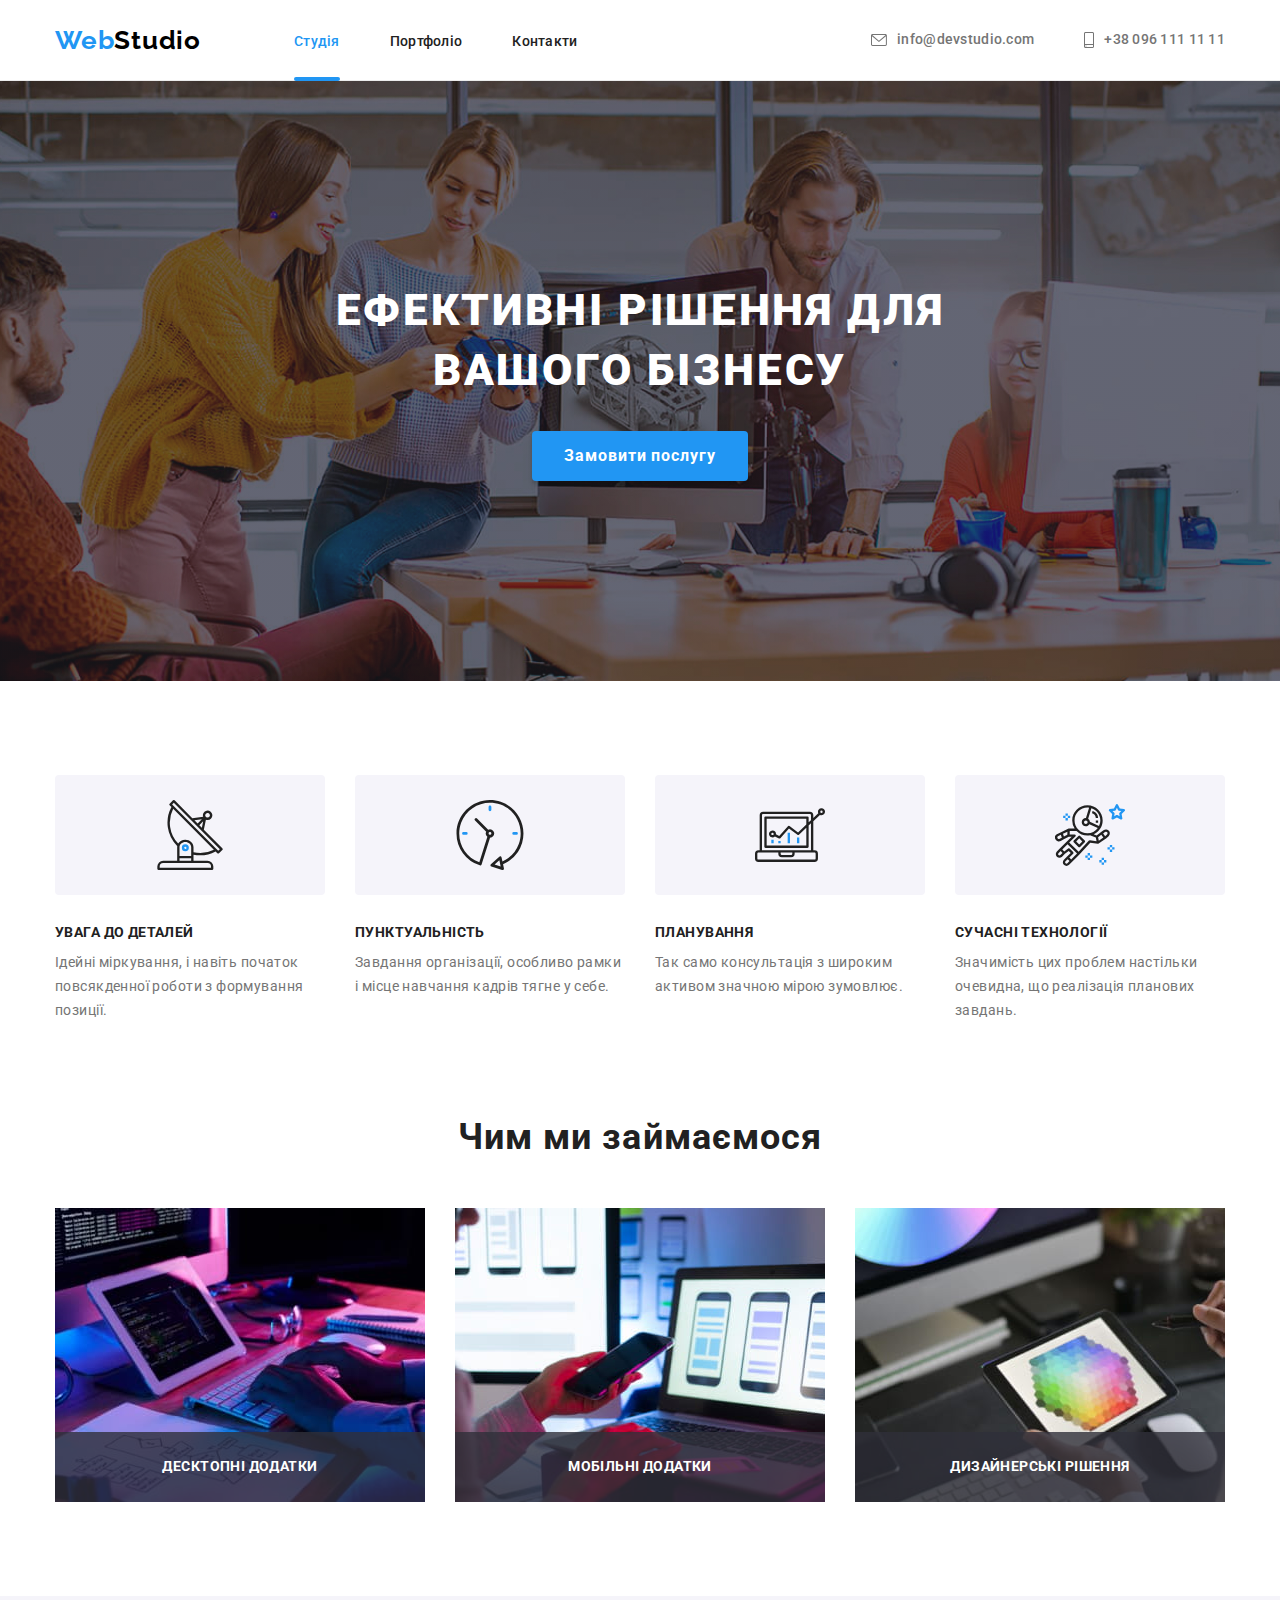
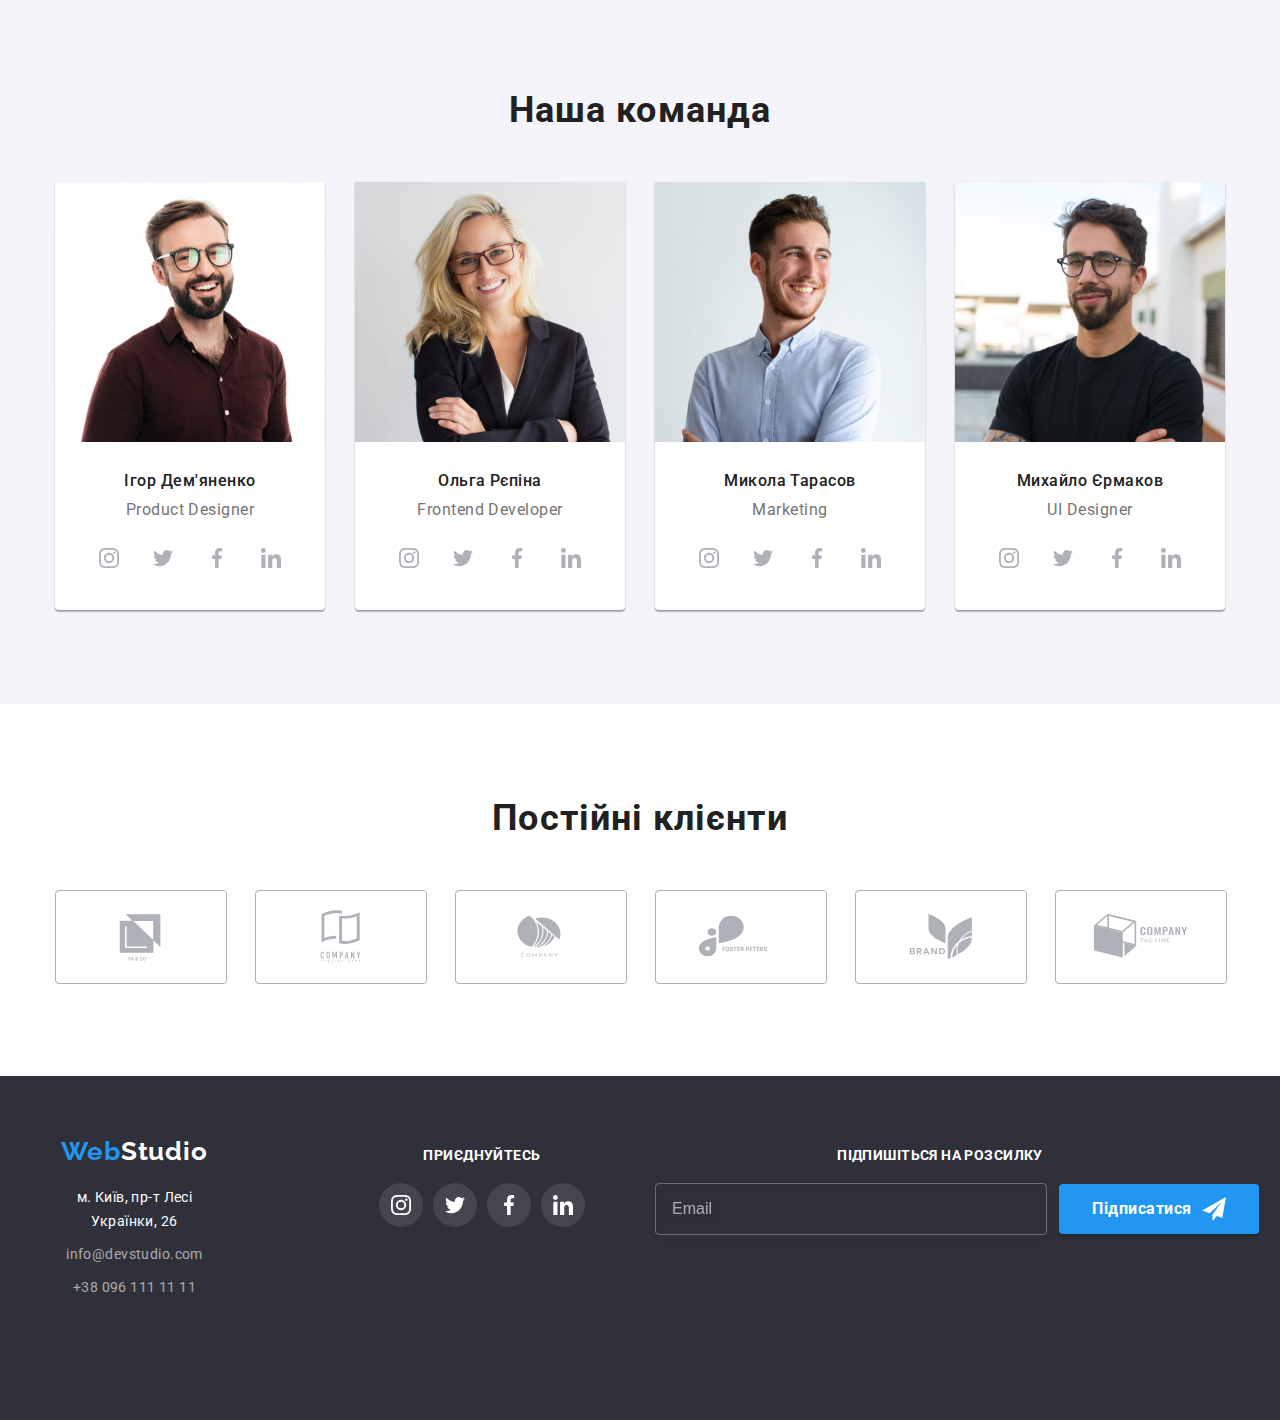
==== commit 54252120: "part" ====
--- a/index.html
+++ b/index.html
@@ -518,66 +518,68 @@
       </section>
     </main>
     <!----------------------------FOOTER------------------------------>
-    <!-- <footer class="footer section">
+    <footer class="footer section">
       <div class="container footer__wrap">
-        <div>
-          <a href="./index.html" class="logo logo--color-white link"
-            ><span class="logo-accent">Web</span>Studio</a
-          >
-          <address class="adress">
-            <ul class="adress__list list">
-              <li class="adress__item">
-                <a
-                  href="https://goo.gl/maps/c5YDyiYQSBMjpUKTA"
-                  class="adress__link link"
-                  >м. Київ, пр-т Лесі Українки, 26</a
-                >
+        <div class="footer-top">
+          <div class="footer-adress-wrap">
+            <a href="./index.html" class="logo logo--color-white link"
+              ><span class="logo-accent">Web</span>Studio</a
+            >
+            <address class="adress">
+              <ul class="adress__list list">
+                <li class="adress__item">
+                  <a
+                    href="https://goo.gl/maps/c5YDyiYQSBMjpUKTA"
+                    class="adress__link link"
+                    >м. Київ, пр-т Лесі Українки, 26</a
+                  >
+                </li>
+                <li class="adress__item">
+                  <a href="mailto:info@devstudio.com" class="adress__mail link"
+                    >info@devstudio.com</a
+                  >
+                </li>
+                <li class="adress__item">
+                  <a href="tel:380961111111" class="adress__tel link"
+                    >+38 096 111 11 11</a
+                  >
+                </li>
+              </ul>
+            </address>
+          </div>
+          <div class="footer-soc">
+            <h3 class="footer-soc__tile">приєднуйтесь</h3>
+            <ul class="footer-soc__list list">
+              <li class="footer-soc__item">
+                <a href="" class="footer-soc__link link">
+                  <svg class="footer-soc__icon" width="20" height="20">
+                    <use href="./images/icon.svg#icon-instagram-2"></use>
+                  </svg>
+                </a>
               </li>
-              <li class="adress__item">
-                <a href="mailto:info@devstudio.com" class="adress__mail link"
-                  >info@devstudio.com</a
-                >
+              <li class="footer-soc__item">
+                <a href="" class="footer-soc__link link">
+                  <svg class="footer-soc__icon" width="20" height="20">
+                    <use href="./images/icon.svg#icon-twitter-1"></use>
+                  </svg>
+                </a>
               </li>
-              <li class="adress__item">
-                <a href="tel:380961111111" class="adress__tel link"
-                  >+38 096 111 11 11</a
-                >
+              <li class="footer-soc__item">
+                <a href="" class="footer-soc__link link">
+                  <svg class="footer-soc__icon" width="20" height="20">
+                    <use href="./images/icon.svg#icon-facebook-1"></use>
+                  </svg>
+                </a>
+              </li>
+              <li class="footer-soc__item">
+                <a href="" class="footer-soc__link link">
+                  <svg class="footer-soc__icon" width="20" height="20">
+                    <use href="./images/icon.svg#icon-linkedin-1"></use>
+                  </svg>
+                </a>
               </li>
             </ul>
-          </address>
-        </div>
-        <div class="footer-soc">
-          <h3 class="footer-soc__tile">приєднуйтесь</h3>
-          <ul class="footer-soc__list list">
-            <li class="footer-soc__item">
-              <a href="" class="footer-soc__link link">
-                <svg class="footer-soc__icon" width="20" height="20">
-                  <use href="./images/icon.svg#icon-instagram-2"></use>
-                </svg>
-              </a>
-            </li>
-            <li class="footer-soc__item">
-              <a href="" class="footer-soc__link link">
-                <svg class="footer-soc__icon" width="20" height="20">
-                  <use href="./images/icon.svg#icon-twitter-1"></use>
-                </svg>
-              </a>
-            </li>
-            <li class="footer-soc__item">
-              <a href="" class="footer-soc__link link">
-                <svg class="footer-soc__icon" width="20" height="20">
-                  <use href="./images/icon.svg#icon-facebook-1"></use>
-                </svg>
-              </a>
-            </li>
-            <li class="footer-soc__item">
-              <a href="" class="footer-soc__link link">
-                <svg class="footer-soc__icon" width="20" height="20">
-                  <use href="./images/icon.svg#icon-linkedin-1"></use>
-                </svg>
-              </a>
-            </li>
-          </ul>
+          </div>
         </div>
         <div class="subscription footer__subscription">
           <h3 class="subscription__title">Підпишіться на розсилку</h3>
@@ -599,7 +601,7 @@
           </form>
         </div>
       </div>
-    </footer> -->
+    </footer>
     <script src="./js/modal.js"></script>
     <script src="./js/menu.js"></script>
   </body>
--- a/css/main.min.css
+++ b/css/main.min.css
@@ -1 +1 @@
-:root{--title-text-color: #212121;--text-color: #757575;--accent-color: #2196F3;--aktive-accent-color: #188CE8;--black-color: #000000;--light-background-color: #F5F4FA;--dark-background-color: #2F303A;--white-color: #FFFFFF;--footer-contact-color: rgba(255, 255, 255, 0.6);--icon-color: #AFB1B8;--transition-duration: 250ms;--transition-timing-function: cubic-bezier(0.4, 0, 0.2, 1);--font-primary:"Roboto", sans-serif;--font-logo:"Raleway", sans-serif}.visually-hidden{position:absolute;width:1px;height:1px;margin:-1px;border:0;padding:0;white-space:nowrap;-webkit-clip-path:inset(100%);clip-path:inset(100%);clip:rect(0 0 0 0);overflow:hidden}p,h1,h2,h3,h4,h5,h6,li{margin:0}ul{padding-left:0;margin:0}img{display:block}.list{list-style:none}.link{text-decoration:none}body{font-family:var(--font-primary);color:var(--text-color);background:var(--white-color);margin:0 auto}.is-hidden{opacity:0;pointer-events:none;visibility:hidden}.footer-soc__link,.footer-soc__list,.team-soc-link,.feature-item__box,.clients__link,.checkbox-label,.modal-checkbox,.contact__mail,.contact__tel,.site-nav{display:flex;align-items:center}.page-header{border-bottom:1px solid #ececec;align-items:center}.header__container{display:flex;max-width:100%;justify-content:space-between;align-items:center}.site-nav__logo{justify-content:flex-start;margin-right:87px}@media screen and (min-width: 1200px){.site-nav__logo{margin-right:93px;padding:24px 0}}.logo-accent{color:var(--accent-color)}.header-info{display:none;justify-content:space-between;width:100%}@media screen and (min-width: 768px){.header-info{display:flex}}.site-nav{justify-content:flex-start}.site-nav__list{gap:50px;display:flex}.site-nav__item{position:relative;font-weight:500;font-size:14px;line-height:1.14;letter-spacing:.02em;color:var(--title-text-color);padding:32px 0;transition-property:color;transition-duration:var(--transition-duration);transition-timing-function:var(--transition-timing-function)}.site-nav__item::after{position:absolute;left:0;bottom:0;content:"";display:inline-block;opacity:0;width:100%;height:4px;background:#2196f3;border-radius:2px;transform:scaleX(0);transform-origin:left;transition-property:transform;transition-duration:var(--transition-duration);transition-timing-function:var(--transition-timing-function)}.site-nav__item:hover,.site-nav__item:focus{color:var(--accent-color)}.site-nav__item:hover::after,.site-nav__item:focus::after,.site-nav__item .current::after{opacity:1;transform:scaleX(100%)}@media screen and (min-width: 768px){.contact{display:flex;flex-direction:column;align-items:flex-start;gap:10px;padding:21px 0}}@media screen and (min-width: 1200px){.contact{display:flex;flex-direction:row;gap:50px;justify-content:flex-end;padding:0 0}}.contact__mail,.contact__tel{font-weight:500;font-size:12px;line-height:1.14;letter-spacing:.02em;color:var(--text-color);color:var(--text-color);justify-content:center;gap:10px;transition-property:color,fill;transition-duration:var(--transition-duration);transition-timing-function:var(--transition-timing-function)}.contact__mail:hover,.contact__mail:hover,.contact__tel:hover,.contact__tel:hover{color:var(--accent-color);fill:var(--accent-color)}.contact__mail:focus,.contact__mail:focus,.contact__tel:focus,.contact__tel:focus{color:var(--accent-color);fill:var(--accent-color)}@media screen and (min-width: 1200px){.contact__mail,.contact__tel{padding:32px 0;font-size:14px;line-height:1.14}}.contact__icon{fill:currentColor}.current{position:relative;font-weight:500;font-size:14px;line-height:1.14;letter-spacing:.02em;color:var(--accent-color)}.current::after{opacity:1;transform:scaleX(100%)}.menu-open{display:flex;align-items:center;width:40px;height:40px;padding:10px;background-color:rgba(0,0,0,0);border:none;cursor:pointer;transition-property:background-color,fill;transition-duration:var(--transition-duration);transition-timing-function:var(--transition-timing-function)}.menu-open:hover,.menu-open:focus{fill:var(--accent-color)}@media screen and (min-width: 768px){.menu-open{display:none}}.mobil-menu{position:fixed;top:0;z-index:1;width:100vw;height:100vh;background-color:#fff;padding:48px 40px;display:flex;flex-direction:column;justify-content:space-between;overflow:auto}.menu-close{position:absolute;right:15px;top:10px;display:flex;align-items:center;width:40px;height:40px;padding:10px;background-color:rgba(0,0,0,0);border:none;cursor:pointer;transition-property:background-color,fill;transition-duration:var(--transition-duration);transition-timing-function:var(--transition-timing-function)}.menu-close:hover,.menu-close:focus{fill:var(--accent-color)}.mob-menu-item:not(:last-child){margin-bottom:32px}.mobil-menu-link{font-weight:500;font-size:40px;line-height:1.17;letter-spacing:.02em;color:var(--title-text-color);transition-property:background-color,fill;transition-duration:var(--transition-duration);transition-timing-function:var(--transition-timing-function)}.mobil-menu-link:hover,.mobil-menu-link:focus{color:var(--accent-color)}.mobil-top{margin-bottom:32px}.mobil-contact__tel{font-weight:500;font-size:27px;line-height:1.17;letter-spacing:.02em;color:var(--accent-color);transition-property:background-color,fill;transition-duration:var(--transition-duration);transition-timing-function:var(--transition-timing-function)}.mobil-contact__tel:hover,.mobil-contact__tel:focus{color:var(--aktive-accent-color)}@media screen and (min-width: 480px){.mobil-contact__tel{font-weight:500;font-size:34px;line-height:1.17;letter-spacing:.02em}}.mobil-contact__mail{font-weight:500;font-size:24px;line-height:1.16;letter-spacing:.02em;color:var(--text-color)}.mobil-contact-tel{margin-bottom:32px}.mobil-soc{display:flex;margin-top:64px}.mobil-soc-item{width:100%}.mobil-soc-item:not(:last-child){border-right:1px solid rgba(33,33,33,.2)}.mobil-soc-link{font-weight:500;font-size:14px;line-height:1.22;letter-spacing:.02em;color:var(--accent-color);padding:10px}@media screen and (min-width: 480px){.mobil-soc-link{font-weight:500;font-size:18px;line-height:1.22;letter-spacing:.02em;padding:10px}}.container{max-width:100%;margin:0 auto;padding:0 15px}@media screen and (min-width: 480px){.container{max-width:450px}}@media screen and (min-width: 768px){.container{max-width:738px}}@media screen and (min-width: 1200px){.container{max-width:1170px}}.logo{font-family:var(--font-logo);font-style:normal;font-weight:700;font-size:24px;line-height:1.16;letter-spacing:.03em}@media screen and (min-width: 1200px){.logo{font-size:26px;line-height:1.19}}.logo--color-white{color:var(--white-color)}.logo--color-black{color:var(--black-color)}.section{margin:0;padding-top:60px;padding-bottom:60px}@media screen and (min-width: 1200px){.section{padding-top:94px;padding-bottom:94px}}.backdrop{position:fixed;top:0;left:0;bottom:0;right:0;background-color:rgba(0,0,0,.2);opacity:1;visibility:visible;transition-property:opacity,visibility;transition-duration:var(--transition-duration);transition-timing-function:var(--transition-timing-function)}.backdrop.is-hidden{opacity:0;pointer-events:none;visibility:hidden}.modal{position:absolute;top:50%;left:50%;transform:translate(-50%, -50%);min-width:320px;min-height:481px;padding:40px;background:#fff;box-shadow:0px 1px 3px rgba(0,0,0,.12),0px 1px 1px rgba(0,0,0,.14),0px 2px 1px rgba(0,0,0,.2);border-radius:4px}@media screen and (min-width: 768px){.modal{min-width:528px;min-height:581px}}.close{position:absolute;top:8px;right:8px;width:30px;height:30px;background-color:#fff;border:1px solid rgba(0,0,0,.1);border-radius:50%;cursor:pointer;transition-property:fill;transition-duration:var(--transition-duration);transition-timing-function:var(--transition-timing-function)}.close:hover,.close:focus{fill:#2196f3}.modal__title{font-weight:700;font-size:20px;line-height:23px;text-align:center;letter-spacing:.03em;color:var(--title-text-color);margin-bottom:12px}.modal-form{position:relative;display:flex;flex-direction:column;align-items:flex-start}.input-wrap{position:relative;display:flex;flex-direction:column;align-items:flex-start;width:100%;margin-bottom:10px}.input-textarea{margin-bottom:20px}.modal-input{width:100%;height:40px;border:1px solid rgba(33,33,33,.2);border-radius:4px;outline:rgba(0,0,0,0);padding-left:40px;padding-right:20px;transition-property:border-color,fill;transition-duration:var(--transition-duration);transition-timing-function:var(--transition-timing-function)}.modal-input:focus{border-color:var(--accent-color);fill:var(--accent-color)}.input-icon{position:absolute;left:8px;top:50%}.modal-input:focus+.input-icon{fill:var(--accent-color)}.modal-info{display:block;font-size:12px;line-height:1.12;letter-spacing:.01em;color:var(--text-color);margin-bottom:4px}.modal-textarea{width:100%;height:120px;border:1px solid rgba(33,33,33,.2);border-radius:4px;padding:12px;resize:none;outline:none;transition-property:border-color,fill;transition-duration:var(--transition-duration);transition-timing-function:var(--transition-timing-function)}.modal-textarea::-moz-placeholder{font-weight:400;font-size:12px;line-height:1.16;letter-spacing:.01em;color:rgba(117,117,117,.5)}.modal-textarea:-ms-input-placeholder{font-weight:400;font-size:12px;line-height:1.16;letter-spacing:.01em;color:rgba(117,117,117,.5)}.modal-textarea::placeholder{font-weight:400;font-size:12px;line-height:1.16;letter-spacing:.01em;color:rgba(117,117,117,.5)}.modal-textarea:focus{border-color:var(--accent-color);fill:var(--accent-color)}.modal-submit{font-weight:700;font-size:16px;line-height:1.87;color:#fff;padding:10px 52px;background:#2196f3;box-shadow:0px 4px 4px rgba(0,0,0,.15);border-color:rgba(0,0,0,0);border-radius:4px;margin:0 auto;cursor:pointer;transition-property:backround;transition-duration:var(--transition-duration);transition-timing-function:var(--transition-timing-function)}.modal-submit:hover,.modal-submit:focus{background:var(--aktive-accent-color)}.modal-checkbox{position:relative;font-weight:400;font-size:14px;line-height:1.71;letter-spacing:.03em;color:var(--text-color);margin:0 auto;margin-bottom:30px}.check-box{position:relative;width:16px;height:15px;margin-right:7px}.checkbox{border:4px solid #212121;border-radius:2px;width:16px;height:15px}.checkbox:focus+*.icon-notchecked{border-color:#2196f3}.icon-checked{position:absolute;left:0;border:2px solid #212121;border-radius:2px}.checkbox:focus+* .icon-checked{box-shadow:0px 0px 2px 2px var(--accent-color)}.checkbox:not(checked)+* .icon-checked{fill:rgba(0,0,0,0);background-color:rgba(0,0,0,0)}.checkbox:checked+* .icon-checked{fill:#fff;background-color:#2196f3;border-color:rgba(0,0,0,0)}.modal-link{position:relative;font-size:14px;line-height:1.71;color:var(--accent-color)}.modal-link::after{position:absolute;left:0;bottom:0;content:"";display:inline-block;width:100%;height:2px;padding-left:5px;background-color:#2196f3}.title{font-weight:700;font-size:28px;line-height:1.18;text-align:center;letter-spacing:.03em;color:var(--title-text-color);margin-bottom:30px}@media screen and (min-width: 1200px){.title{font-size:36px;line-height:1.16;margin-bottom:50px}}.hero{position:relative;max-width:1600px;background-color:#c4c4c4;background-image:linear-gradient(rgba(47, 48, 58, 0.4), rgba(47, 48, 58, 0.4)),url(../images/Img.jpg);background-repeat:no-repeat;background-position:center;margin:0 auto;padding-top:200px;padding-bottom:200px;text-align:center}.hero__title{font-weight:900;font-size:26px;line-height:1.62;text-align:center;letter-spacing:.06em;text-transform:uppercase;color:var(--white-color);max-width:360px;margin:0 auto;margin-bottom:30px}@media screen and (min-width: 1200px){.hero__title{font-weight:900;font-size:44px;line-height:1.36;max-width:696px}}.hero__btn{font-family:inherit;font-style:normal;font-weight:700;font-size:16px;line-height:1.88;letter-spacing:.06em;color:var(--white-color);cursor:pointer;text-align:center;background-color:var(--accent-color);box-shadow:0px 4px 4px rgba(0,0,0,.15);border-radius:4px;border:rgba(0,0,0,0);min-width:216px;padding:10px 32px;transition-property:background-color;transition-duration:var(--transition-duration);transition-timing-function:var(--transition-timing-function)}.hero__btn:hover,.hero__btn:focus{background-color:var(--aktive-accent-color)}.clients__list{display:flex;flex-wrap:wrap;gap:30px}.clients__item{height:92px;width:calc((100% - 30px)/2)}@media screen and (min-width: 768px){.clients__item{width:calc((100% - 90px)/3)}}@media screen and (min-width: 1200px){.clients__item{width:calc((100% - 150px)/6)}}.clients__link{width:100%;height:100%;border:1px solid var(--icon-color);border-radius:4px;justify-content:center;fill:var(--icon-color);transition-property:border-color,fill;transition-duration:var(--transition-duration);transition-timing-function:var(--transition-timing-function)}.clients__link:hover,.clients__link:focus{border-color:var(--accent-color);fill:var(--accent-color)}.feature-item__box{background:#f5f4fa;border-radius:4px;justify-content:center;padding-top:25px;padding-bottom:25px;margin-bottom:30px}.feature__list{display:flex;flex-wrap:wrap;gap:30px}.feature__item{width:100%}.feature__item:nth-child(4n){margin:0}@media screen and (min-width: 768px){.feature__item{width:calc((100% - 30px)/2)}}@media screen and (min-width: 1200px){.feature__item{width:calc((100% - 90px)/4)}}.feature-item__title{font-weight:700;font-size:14px;line-height:1.14;letter-spacing:.03em;text-transform:uppercase;color:var(--title-text-color);margin-bottom:10px}.feature-item__text{font-size:14px;line-height:1.71;letter-spacing:.03em}.portfolio{padding-top:94px;padding-bottom:94px}.portfolio__cards{display:flex;flex-wrap:wrap;gap:30px;justify-content:flex-start;align-items:stretch}.cards__item{background-color:var(--white-color)}.cards-info{padding:20px 24px;border-bottom:1px solid #eee;border-left:1px solid #eee;border-right:1px solid #eee}.cards-info__title{font-weight:700;font-size:18px;line-height:2;letter-spacing:.06em;color:var(--title-text-color);margin-bottom:4px}.cards-info__text{font-size:16px;line-height:1.88;letter-spacing:.03em;color:var(--text-color)}.cards__img{position:relative;display:block;overflow:hidden}.cards-img__text{position:absolute;opacity:0;display:block;top:0;width:370px;height:294px;background-color:rgba(33,150,243,.9);font-size:18px;line-height:1.56;letter-spacing:.03em;color:#fff;padding:63px 24px;transform:translateY(100%);transition-property:opacity,transform;transition-duration:var(--transition-duration);transition-timing-function:var(--transition-timing-function)}.cards__link{display:block;position:relative;transition-property:box-shadow;transition-duration:var(--transition-duration);transition-timing-function:var(--transition-timing-function)}.cards__link:hover .cards-img__text,.cards__link:focus .cards-img__text{transform:translateY(0);opacity:1}.cards__link:hover,.cards__link:focus{box-shadow:0px 1px 1px rgba(0,0,0,.12),0px 4px 4px rgba(0,0,0,.06),1px 4px 6px rgba(0,0,0,.16)}.portfolio__btn-list{display:flex;gap:8px;align-self:center;margin:0 auto;margin-bottom:50px;justify-content:center}.portfolio__btn-item{font-family:inherit;font-style:normal;font-weight:500;font-size:16px;line-height:1.62;text-align:center;letter-spacing:.03em;color:var(--title-text-color);background-color:var(--light-background-color);border-radius:4px;border-color:rgba(0,0,0,0);cursor:pointer;padding:6px 22px;transition-property:color,background-color,box-shadow;transition-duration:var(--transition-duration);transition-timing-function:var(--transition-timing-function)}.portfolio__btn-item:hover,.portfolio__btn-item:focus{color:var(--white-color);background-color:var(--accent-color);box-shadow:0px 3px 1px rgba(0,0,0,.1),0px 1px 2px rgba(0,0,0,.08),0px 2px 2px rgba(0,0,0,.12)}.work{padding-top:0}@media screen and (max-width: 1200px){.work{position:absolute;width:1px;height:1px;margin:-1px;border:0;padding:0;white-space:nowrap;-webkit-clip-path:inset(100%);clip-path:inset(100%);clip:rect(0 0 0 0);overflow:hidden}}.work-list{display:flex;gap:30px}.work-image{position:relative}.text-cover{position:absolute;bottom:0;width:100%;height:70px;background:rgba(47,48,58,.8)}.work-text{padding:27px;font-weight:700;font-size:14px;line-height:1.14;text-align:center;letter-spacing:.03em;text-transform:uppercase;color:#fff}.team{background:var(--light-background-color)}.team-list{display:flex;flex-wrap:wrap;gap:30px}.team-item{width:100%;background-color:var(--white-color);box-shadow:0px 1px 3px rgba(0,0,0,.12),0px 1px 1px rgba(0,0,0,.14),0px 2px 1px rgba(0,0,0,.2);border-radius:0px 0px 4px 4px}@media screen and (min-width: 768px){.team-item{width:calc((100% - 30px)/2)}}@media screen and (min-width: 1200px){.team-item{width:calc((100% - 90px)/4)}}.team-info{padding-top:30px;padding-bottom:30px}.team-item-title{font-weight:500;font-size:16px;line-height:1.18;text-align:center;letter-spacing:.03em;color:var(--title-text-color);margin-bottom:10px}.team-item-text{font-size:16px;line-height:1.18;text-align:center;letter-spacing:.03em;margin-bottom:16px}.team-soc-list{display:flex;gap:10px;justify-content:center}.team-soc-item{width:44px;height:44px;background-color:#fff}.team-soc-link{width:100%;height:100%;border-radius:50%;justify-content:center;fill:var(--icon-color);transition-property:background-color,fill;transition-duration:var(--transition-duration);transition-timing-function:var(--transition-timing-function)}.team-soc-link:hover,.team-soc-link:focus{background-color:var(--accent-color);fill:#fff}.footer{background:var(--dark-background-color);padding-top:60px;padding-bottom:60px}.logo-accent{color:var(--accent-color)}.adress{margin-top:20px}.adress__item:not(:last-child){margin-bottom:9px}.adress__link{font-style:normal;font-size:14px;line-height:1.71;letter-spacing:.03em;color:var(--white-color);transition-property:color;transition-duration:var(--transition-duration);transition-timing-function:var(--transition-timing-function)}.adress__link:hover,.adress__link:focus{color:var(--accent-color)}.adress__mail,.adress__tel{font-style:normal;font-size:14px;line-height:1.71;letter-spacing:.03em;color:var(--footer-contact-color);transition-property:color;transition-duration:var(--transition-duration);transition-timing-function:var(--transition-timing-function)}.adress__mail:hover,.adress__mail:hover,.adress__mail:focus,.adress__mail:focus,.adress__tel:hover,.adress__tel:hover,.adress__tel:focus,.adress__tel:focus{color:var(--accent-color)}.footer__wrap{display:flex;gap:70px;align-items:baseline;justify-content:space-between}.footer-soc__tile{font-weight:700;font-size:14px;line-height:16px;letter-spacing:.03em;text-transform:uppercase;color:#fff;margin-bottom:20px}.footer-soc__list{gap:10px;justify-content:center}.footer-soc__item{width:44px;height:44px}.footer-soc__link{width:100%;height:100%;background-color:rgba(255,255,255,.1);border-radius:50%;justify-content:center;fill:#fff;transition-property:background-color;transition-duration:var(--transition-duration);transition-timing-function:var(--transition-timing-function)}.footer-soc__link:hover,.footer-soc__link:focus{background-color:var(--accent-color)}.footer__subscription{width:570px}.subscription__form{display:flex;gap:12px;align-items:center;width:100%}.subscription__title{font-weight:700;font-size:14px;line-height:1.14;letter-spacing:.03em;text-transform:uppercase;color:#fff;margin-bottom:20px}.subscription__input{min-width:358px;font-weight:400;font-size:16px;line-height:1.25;color:var(--white-color);background-color:rgba(0,0,0,0);padding-left:16px;padding-right:16px;padding-top:15px;padding-bottom:15px;border:1px solid rgba(255,255,255,.3);filter:drop-shadow(0px 4px 4px rgba(0, 0, 0, 0.15));border-radius:4px;outline:rgba(0,0,0,0)}.subscription__input:focus{border:1px solid var(--accent-color)}.subscription__input::-moz-placeholder{font-size:16px;line-height:1.25;color:rgba(255,255,255,.6);background-color:rgba(0,0,0,0)}.subscription__input:-ms-input-placeholder{font-size:16px;line-height:1.25;color:rgba(255,255,255,.6);background-color:rgba(0,0,0,0)}.subscription__input::placeholder{font-size:16px;line-height:1.25;color:rgba(255,255,255,.6);background-color:rgba(0,0,0,0)}.subsription__send{position:absolute;top:50%;transform:translateY(-50%);margin-left:10px;margin-right:28px;fill:#fff}.subsription__btn{position:relative;min-width:200px;min-height:50px;font-family:inherit;padding-top:10px;padding-bottom:10px;padding-left:28px;padding-right:62px;font-weight:700;font-size:16px;line-height:1.88;letter-spacing:.03em;background-color:var(--accent-color);color:#fff;box-shadow:0px 4px 4px rgba(0,0,0,.15);border-radius:4px;border:1px rgba(0,0,0,0);cursor:pointer;transition-property:background-color;transition-duration:var(--transition-duration);transition-timing-function:var(--transition-timing-function)}.subsription__btn:hover,.subsription__btn:focus{background-color:var(--aktive-accent-color)}/*# sourceMappingURL=main.min.css.map */+:root{--title-text-color: #212121;--text-color: #757575;--accent-color: #2196F3;--aktive-accent-color: #188CE8;--black-color: #000000;--light-background-color: #F5F4FA;--dark-background-color: #2F303A;--white-color: #FFFFFF;--footer-contact-color: rgba(255, 255, 255, 0.6);--icon-color: #AFB1B8;--transition-duration: 250ms;--transition-timing-function: cubic-bezier(0.4, 0, 0.2, 1);--font-primary:"Roboto", sans-serif;--font-logo:"Raleway", sans-serif}.visually-hidden{position:absolute;width:1px;height:1px;margin:-1px;border:0;padding:0;white-space:nowrap;-webkit-clip-path:inset(100%);clip-path:inset(100%);clip:rect(0 0 0 0);overflow:hidden}p,h1,h2,h3,h4,h5,h6,li{margin:0}ul{padding-left:0;margin:0}img{display:block}.list{list-style:none}.link{text-decoration:none}body{font-family:var(--font-primary);color:var(--text-color);background:var(--white-color);margin:0 auto}.is-hidden{opacity:0;pointer-events:none;visibility:hidden}.footer-soc__link,.footer-soc__list,.team-soc-link,.feature-item__box,.clients__link,.checkbox-label,.modal-checkbox,.contact__mail,.contact__tel,.site-nav{display:flex;align-items:center}.page-header{border-bottom:1px solid #ececec;align-items:center}.header__container{display:flex;max-width:100%;justify-content:space-between;align-items:center}.site-nav__logo{justify-content:flex-start;margin-right:87px}@media screen and (min-width: 1200px){.site-nav__logo{margin-right:93px;padding:24px 0}}.logo-accent{color:var(--accent-color)}.header-info{display:none;justify-content:space-between;width:100%}@media screen and (min-width: 768px){.header-info{display:flex}}.site-nav{justify-content:flex-start}.site-nav__list{gap:50px;display:flex}.site-nav__item{position:relative;font-weight:500;font-size:14px;line-height:1.14;letter-spacing:.02em;color:var(--title-text-color);padding:32px 0;transition-property:color;transition-duration:var(--transition-duration);transition-timing-function:var(--transition-timing-function)}.site-nav__item::after{position:absolute;left:0;bottom:0;content:"";display:inline-block;opacity:0;width:100%;height:4px;background:#2196f3;border-radius:2px;transform:scaleX(0);transform-origin:left;transition-property:transform;transition-duration:var(--transition-duration);transition-timing-function:var(--transition-timing-function)}.site-nav__item:hover,.site-nav__item:focus{color:var(--accent-color)}.site-nav__item:hover::after,.site-nav__item:focus::after,.site-nav__item .current::after{opacity:1;transform:scaleX(100%)}@media screen and (min-width: 768px){.contact{display:flex;flex-direction:column;align-items:flex-start;gap:10px;padding:21px 0}}@media screen and (min-width: 1200px){.contact{display:flex;flex-direction:row;gap:50px;justify-content:flex-end;padding:0 0}}.contact__mail,.contact__tel{font-weight:500;font-size:12px;line-height:1.14;letter-spacing:.02em;color:var(--text-color);color:var(--text-color);justify-content:center;gap:10px;transition-property:color,fill;transition-duration:var(--transition-duration);transition-timing-function:var(--transition-timing-function)}.contact__mail:hover,.contact__mail:hover,.contact__tel:hover,.contact__tel:hover{color:var(--accent-color);fill:var(--accent-color)}.contact__mail:focus,.contact__mail:focus,.contact__tel:focus,.contact__tel:focus{color:var(--accent-color);fill:var(--accent-color)}@media screen and (min-width: 1200px){.contact__mail,.contact__tel{padding:32px 0;font-size:14px;line-height:1.14}}.contact__icon{fill:currentColor}.current{position:relative;font-weight:500;font-size:14px;line-height:1.14;letter-spacing:.02em;color:var(--accent-color)}.current::after{opacity:1;transform:scaleX(100%)}.menu-open{display:flex;align-items:center;width:40px;height:40px;padding:10px;background-color:rgba(0,0,0,0);border:none;cursor:pointer;transition-property:background-color,fill;transition-duration:var(--transition-duration);transition-timing-function:var(--transition-timing-function)}.menu-open:hover,.menu-open:focus{fill:var(--accent-color)}@media screen and (min-width: 768px){.menu-open{display:none}}.mobil-menu{position:fixed;top:0;z-index:1;width:100vw;height:100vh;background-color:#fff;padding:48px 40px;display:flex;flex-direction:column;justify-content:space-between;overflow:auto}.menu-close{position:absolute;right:15px;top:10px;display:flex;align-items:center;width:40px;height:40px;padding:10px;background-color:rgba(0,0,0,0);border:none;cursor:pointer;transition-property:background-color,fill;transition-duration:var(--transition-duration);transition-timing-function:var(--transition-timing-function)}.menu-close:hover,.menu-close:focus{fill:var(--accent-color)}.mob-menu-item:not(:last-child){margin-bottom:32px}.mobil-menu-link{font-weight:500;font-size:40px;line-height:1.17;letter-spacing:.02em;color:var(--title-text-color);transition-property:background-color,fill;transition-duration:var(--transition-duration);transition-timing-function:var(--transition-timing-function)}.mobil-menu-link:hover,.mobil-menu-link:focus{color:var(--accent-color)}.mobil-top{margin-bottom:32px}.mobil-contact__tel{font-weight:500;font-size:27px;line-height:1.17;letter-spacing:.02em;color:var(--accent-color);transition-property:background-color,fill;transition-duration:var(--transition-duration);transition-timing-function:var(--transition-timing-function)}.mobil-contact__tel:hover,.mobil-contact__tel:focus{color:var(--aktive-accent-color)}@media screen and (min-width: 480px){.mobil-contact__tel{font-weight:500;font-size:34px;line-height:1.17;letter-spacing:.02em}}.mobil-contact__mail{font-weight:500;font-size:24px;line-height:1.16;letter-spacing:.02em;color:var(--text-color)}.mobil-contact-tel{margin-bottom:32px}.mobil-soc{display:flex;margin-top:64px}.mobil-soc-item{width:100%}.mobil-soc-item:not(:last-child){border-right:1px solid rgba(33,33,33,.2)}.mobil-soc-link{font-weight:500;font-size:14px;line-height:1.22;letter-spacing:.02em;color:var(--accent-color);padding:10px}@media screen and (min-width: 480px){.mobil-soc-link{font-weight:500;font-size:18px;line-height:1.22;letter-spacing:.02em;padding:10px}}.container{max-width:100%;margin:0 auto;padding:0 15px}@media screen and (min-width: 480px){.container{max-width:450px}}@media screen and (min-width: 768px){.container{max-width:738px}}@media screen and (min-width: 1200px){.container{max-width:1170px}}.logo{font-family:var(--font-logo);font-style:normal;font-weight:700;font-size:24px;line-height:1.16;letter-spacing:.03em}@media screen and (min-width: 1200px){.logo{font-size:26px;line-height:1.19}}.logo--color-white{color:var(--white-color)}.logo--color-black{color:var(--black-color)}.section{margin:0;padding-top:60px;padding-bottom:60px}@media screen and (min-width: 1200px){.section{padding-top:94px;padding-bottom:94px}}.backdrop{position:fixed;top:0;left:0;bottom:0;right:0;background-color:rgba(0,0,0,.2);opacity:1;visibility:visible;transition-property:opacity,visibility;transition-duration:var(--transition-duration);transition-timing-function:var(--transition-timing-function)}.backdrop.is-hidden{opacity:0;pointer-events:none;visibility:hidden}.modal{position:absolute;top:50%;left:50%;transform:translate(-50%, -50%);min-width:320px;min-height:481px;padding:40px;background:#fff;box-shadow:0px 1px 3px rgba(0,0,0,.12),0px 1px 1px rgba(0,0,0,.14),0px 2px 1px rgba(0,0,0,.2);border-radius:4px}@media screen and (min-width: 768px){.modal{min-width:528px;min-height:581px}}.close{position:absolute;top:8px;right:8px;width:30px;height:30px;background-color:#fff;border:1px solid rgba(0,0,0,.1);border-radius:50%;cursor:pointer;transition-property:fill;transition-duration:var(--transition-duration);transition-timing-function:var(--transition-timing-function)}.close:hover,.close:focus{fill:#2196f3}.modal__title{font-weight:700;font-size:20px;line-height:23px;text-align:center;letter-spacing:.03em;color:var(--title-text-color);margin-bottom:12px}.modal-form{position:relative;display:flex;flex-direction:column;align-items:flex-start}.input-wrap{position:relative;display:flex;flex-direction:column;align-items:flex-start;width:100%;margin-bottom:10px}.input-textarea{margin-bottom:20px}.modal-input{width:100%;height:40px;border:1px solid rgba(33,33,33,.2);border-radius:4px;outline:rgba(0,0,0,0);padding-left:40px;padding-right:20px;transition-property:border-color,fill;transition-duration:var(--transition-duration);transition-timing-function:var(--transition-timing-function)}.modal-input:focus{border-color:var(--accent-color);fill:var(--accent-color)}.input-icon{position:absolute;left:8px;top:50%}.modal-input:focus+.input-icon{fill:var(--accent-color)}.modal-info{display:block;font-size:12px;line-height:1.12;letter-spacing:.01em;color:var(--text-color);margin-bottom:4px}.modal-textarea{width:100%;height:120px;border:1px solid rgba(33,33,33,.2);border-radius:4px;padding:12px;resize:none;outline:none;transition-property:border-color,fill;transition-duration:var(--transition-duration);transition-timing-function:var(--transition-timing-function)}.modal-textarea::-moz-placeholder{font-weight:400;font-size:12px;line-height:1.16;letter-spacing:.01em;color:rgba(117,117,117,.5)}.modal-textarea:-ms-input-placeholder{font-weight:400;font-size:12px;line-height:1.16;letter-spacing:.01em;color:rgba(117,117,117,.5)}.modal-textarea::placeholder{font-weight:400;font-size:12px;line-height:1.16;letter-spacing:.01em;color:rgba(117,117,117,.5)}.modal-textarea:focus{border-color:var(--accent-color);fill:var(--accent-color)}.modal-submit{font-weight:700;font-size:16px;line-height:1.87;color:#fff;padding:10px 52px;background:#2196f3;box-shadow:0px 4px 4px rgba(0,0,0,.15);border-color:rgba(0,0,0,0);border-radius:4px;margin:0 auto;cursor:pointer;transition-property:backround;transition-duration:var(--transition-duration);transition-timing-function:var(--transition-timing-function)}.modal-submit:hover,.modal-submit:focus{background:var(--aktive-accent-color)}.modal-checkbox{position:relative;font-weight:400;font-size:14px;line-height:1.71;letter-spacing:.03em;color:var(--text-color);margin:0 auto;margin-bottom:30px}.check-box{position:relative;width:16px;height:15px;margin-right:7px}.checkbox{border:4px solid #212121;border-radius:2px;width:16px;height:15px}.checkbox:focus+*.icon-notchecked{border-color:#2196f3}.icon-checked{position:absolute;left:0;border:2px solid #212121;border-radius:2px}.checkbox:focus+* .icon-checked{box-shadow:0px 0px 2px 2px var(--accent-color)}.checkbox:not(checked)+* .icon-checked{fill:rgba(0,0,0,0);background-color:rgba(0,0,0,0)}.checkbox:checked+* .icon-checked{fill:#fff;background-color:#2196f3;border-color:rgba(0,0,0,0)}.modal-link{position:relative;font-size:14px;line-height:1.71;color:var(--accent-color)}.modal-link::after{position:absolute;left:0;bottom:0;content:"";display:inline-block;width:100%;height:2px;padding-left:5px;background-color:#2196f3}.title{font-weight:700;font-size:28px;line-height:1.18;text-align:center;letter-spacing:.03em;color:var(--title-text-color);margin-bottom:30px}@media screen and (min-width: 1200px){.title{font-size:36px;line-height:1.16;margin-bottom:50px}}.hero{position:relative;max-width:1600px;background-color:#c4c4c4;background-image:linear-gradient(rgba(47, 48, 58, 0.4), rgba(47, 48, 58, 0.4)),url(../images/Img.jpg);background-repeat:no-repeat;background-position:center;margin:0 auto;padding-top:200px;padding-bottom:200px;text-align:center}.hero__title{font-weight:900;font-size:26px;line-height:1.62;text-align:center;letter-spacing:.06em;text-transform:uppercase;color:var(--white-color);max-width:360px;margin:0 auto;margin-bottom:30px}@media screen and (min-width: 1200px){.hero__title{font-weight:900;font-size:44px;line-height:1.36;max-width:696px}}.hero__btn{font-family:inherit;font-style:normal;font-weight:700;font-size:16px;line-height:1.88;letter-spacing:.06em;color:var(--white-color);cursor:pointer;text-align:center;background-color:var(--accent-color);box-shadow:0px 4px 4px rgba(0,0,0,.15);border-radius:4px;border:rgba(0,0,0,0);min-width:216px;padding:10px 32px;transition-property:background-color;transition-duration:var(--transition-duration);transition-timing-function:var(--transition-timing-function)}.hero__btn:hover,.hero__btn:focus{background-color:var(--aktive-accent-color)}.clients__list{display:flex;flex-wrap:wrap;gap:30px}.clients__item{height:92px;width:calc((100% - 30px)/2)}@media screen and (min-width: 768px){.clients__item{width:calc((100% - 90px)/3)}}@media screen and (min-width: 1200px){.clients__item{width:calc((100% - 150px)/6)}}.clients__link{width:100%;height:100%;border:1px solid var(--icon-color);border-radius:4px;justify-content:center;fill:var(--icon-color);transition-property:border-color,fill;transition-duration:var(--transition-duration);transition-timing-function:var(--transition-timing-function)}.clients__link:hover,.clients__link:focus{border-color:var(--accent-color);fill:var(--accent-color)}.feature-item__box{background:#f5f4fa;border-radius:4px;justify-content:center;padding-top:25px;padding-bottom:25px;margin-bottom:30px}.feature__list{display:flex;flex-wrap:wrap;gap:30px}.feature__item{width:100%}.feature__item:nth-child(4n){margin:0}@media screen and (min-width: 768px){.feature__item{width:calc((100% - 30px)/2)}}@media screen and (min-width: 1200px){.feature__item{width:calc((100% - 90px)/4)}}.feature-item__title{font-weight:700;font-size:14px;line-height:1.14;letter-spacing:.03em;text-transform:uppercase;color:var(--title-text-color);margin-bottom:10px}.feature-item__text{font-size:14px;line-height:1.71;letter-spacing:.03em}.portfolio{padding-top:94px;padding-bottom:94px}.portfolio__cards{display:flex;flex-wrap:wrap;gap:30px;justify-content:flex-start;align-items:stretch}.cards__item{background-color:var(--white-color)}.cards-info{padding:20px 24px;border-bottom:1px solid #eee;border-left:1px solid #eee;border-right:1px solid #eee}.cards-info__title{font-weight:700;font-size:18px;line-height:2;letter-spacing:.06em;color:var(--title-text-color);margin-bottom:4px}.cards-info__text{font-size:16px;line-height:1.88;letter-spacing:.03em;color:var(--text-color)}.cards__img{position:relative;display:block;overflow:hidden}.cards-img__text{position:absolute;opacity:0;display:block;top:0;width:370px;height:294px;background-color:rgba(33,150,243,.9);font-size:18px;line-height:1.56;letter-spacing:.03em;color:#fff;padding:63px 24px;transform:translateY(100%);transition-property:opacity,transform;transition-duration:var(--transition-duration);transition-timing-function:var(--transition-timing-function)}.cards__link{display:block;position:relative;transition-property:box-shadow;transition-duration:var(--transition-duration);transition-timing-function:var(--transition-timing-function)}.cards__link:hover .cards-img__text,.cards__link:focus .cards-img__text{transform:translateY(0);opacity:1}.cards__link:hover,.cards__link:focus{box-shadow:0px 1px 1px rgba(0,0,0,.12),0px 4px 4px rgba(0,0,0,.06),1px 4px 6px rgba(0,0,0,.16)}.portfolio__btn-list{display:flex;gap:8px;align-self:center;margin:0 auto;margin-bottom:50px;justify-content:center}.portfolio__btn-item{font-family:inherit;font-style:normal;font-weight:500;font-size:16px;line-height:1.62;text-align:center;letter-spacing:.03em;color:var(--title-text-color);background-color:var(--light-background-color);border-radius:4px;border-color:rgba(0,0,0,0);cursor:pointer;padding:6px 22px;transition-property:color,background-color,box-shadow;transition-duration:var(--transition-duration);transition-timing-function:var(--transition-timing-function)}.portfolio__btn-item:hover,.portfolio__btn-item:focus{color:var(--white-color);background-color:var(--accent-color);box-shadow:0px 3px 1px rgba(0,0,0,.1),0px 1px 2px rgba(0,0,0,.08),0px 2px 2px rgba(0,0,0,.12)}.work{padding-top:0}@media screen and (max-width: 1200px){.work{position:absolute;width:1px;height:1px;margin:-1px;border:0;padding:0;white-space:nowrap;-webkit-clip-path:inset(100%);clip-path:inset(100%);clip:rect(0 0 0 0);overflow:hidden}}.work-list{display:flex;gap:30px}.work-image{position:relative}.text-cover{position:absolute;bottom:0;width:100%;height:70px;background:rgba(47,48,58,.8)}.work-text{padding:27px;font-weight:700;font-size:14px;line-height:1.14;text-align:center;letter-spacing:.03em;text-transform:uppercase;color:#fff}.team{background:var(--light-background-color)}.team-list{display:flex;flex-wrap:wrap;gap:30px}.team-item{width:100%;background-color:var(--white-color);box-shadow:0px 1px 3px rgba(0,0,0,.12),0px 1px 1px rgba(0,0,0,.14),0px 2px 1px rgba(0,0,0,.2);border-radius:0px 0px 4px 4px}@media screen and (min-width: 768px){.team-item{width:calc((100% - 30px)/2)}}@media screen and (min-width: 1200px){.team-item{width:calc((100% - 90px)/4)}}.team-info{padding-top:30px;padding-bottom:30px}.team-item-title{font-weight:500;font-size:16px;line-height:1.18;text-align:center;letter-spacing:.03em;color:var(--title-text-color);margin-bottom:10px}.team-item-text{font-size:16px;line-height:1.18;text-align:center;letter-spacing:.03em;margin-bottom:16px}.team-soc-list{display:flex;gap:10px;justify-content:center}.team-soc-item{width:44px;height:44px;background-color:#fff}.team-soc-link{width:100%;height:100%;border-radius:50%;justify-content:center;fill:var(--icon-color);transition-property:background-color,fill;transition-duration:var(--transition-duration);transition-timing-function:var(--transition-timing-function)}.team-soc-link:hover,.team-soc-link:focus{background-color:var(--accent-color);fill:#fff}.footer{background:var(--dark-background-color);padding-top:60px;padding-bottom:60px;text-align:center}.footer__wrap{width:100%;display:flex;flex-direction:column;align-items:center;gap:70px;justify-content:space-between}@media screen and (min-width: 1200px){.footer__wrap{flex-direction:row;align-items:baseline}}@media screen and (min-width: 768px){.footer-top{display:flex;gap:165px;justify-content:space-between;align-items:baseline}}.logo-accent{color:var(--accent-color)}.footer-adress-wrap{margin-bottom:60px}.adress{margin-top:20px}.adress__item:not(:last-child){margin-bottom:9px}.adress__link{font-style:normal;font-size:14px;line-height:1.71;letter-spacing:.03em;color:var(--white-color);transition-property:color;transition-duration:var(--transition-duration);transition-timing-function:var(--transition-timing-function)}.adress__link:hover,.adress__link:focus{color:var(--accent-color)}.adress__mail,.adress__tel{font-style:normal;font-size:14px;line-height:1.71;letter-spacing:.03em;color:var(--footer-contact-color);transition-property:color;transition-duration:var(--transition-duration);transition-timing-function:var(--transition-timing-function)}.adress__mail:hover,.adress__mail:hover,.adress__mail:focus,.adress__mail:focus,.adress__tel:hover,.adress__tel:hover,.adress__tel:focus,.adress__tel:focus{color:var(--accent-color)}.footer-soc__tile{font-weight:700;font-size:14px;line-height:16px;letter-spacing:.03em;text-transform:uppercase;color:#fff;margin-bottom:20px}.footer-soc__list{gap:10px;justify-content:center}.footer-soc__item{width:44px;height:44px}.footer-soc__link{width:100%;height:100%;background-color:rgba(255,255,255,.1);border-radius:50%;justify-content:center;fill:#fff;transition-property:background-color;transition-duration:var(--transition-duration);transition-timing-function:var(--transition-timing-function)}.footer-soc__link:hover,.footer-soc__link:focus{background-color:var(--accent-color)}.footer__subscription{text-align:center}@media screen and (min-width: 1200px){.footer__subscription{width:570px}}.subscription__form{display:flex;flex-direction:column;gap:12px;align-items:center;width:100%}@media screen and (min-width: 1200px){.subscription__form{flex-direction:row}}.subscription__title{font-weight:700;font-size:14px;line-height:1.14;letter-spacing:.03em;text-transform:uppercase;color:#fff;margin-bottom:20px}.subscription__input{display:block;min-width:315px;font-weight:400;font-size:16px;line-height:1.25;color:var(--white-color);background-color:rgba(0,0,0,0);padding-left:16px;padding-right:16px;padding-top:15px;padding-bottom:15px;border:1px solid rgba(255,255,255,.3);filter:drop-shadow(0px 4px 4px rgba(0, 0, 0, 0.15));border-radius:4px;outline:rgba(0,0,0,0)}.subscription__input:focus{border:1px solid var(--accent-color)}.subscription__input::-moz-placeholder{font-size:16px;line-height:1.25;color:rgba(255,255,255,.6);background-color:rgba(0,0,0,0)}.subscription__input:-ms-input-placeholder{font-size:16px;line-height:1.25;color:rgba(255,255,255,.6);background-color:rgba(0,0,0,0)}.subscription__input::placeholder{font-size:16px;line-height:1.25;color:rgba(255,255,255,.6);background-color:rgba(0,0,0,0)}@media screen and (min-width: 768px){.subscription__input{min-width:358px}}.subsription__send{position:absolute;top:50%;transform:translateY(-50%);margin-left:10px;margin-right:28px;fill:#fff}.subsription__btn{position:relative;min-width:200px;min-height:50px;font-family:inherit;padding-top:10px;padding-bottom:10px;padding-left:28px;padding-right:62px;font-weight:700;font-size:16px;line-height:1.88;letter-spacing:.03em;background-color:var(--accent-color);color:#fff;box-shadow:0px 4px 4px rgba(0,0,0,.15);border-radius:4px;border:1px rgba(0,0,0,0);cursor:pointer;transition-property:background-color;transition-duration:var(--transition-duration);transition-timing-function:var(--transition-timing-function)}.subsription__btn:hover,.subsription__btn:focus{background-color:var(--aktive-accent-color)}/*# sourceMappingURL=main.min.css.map */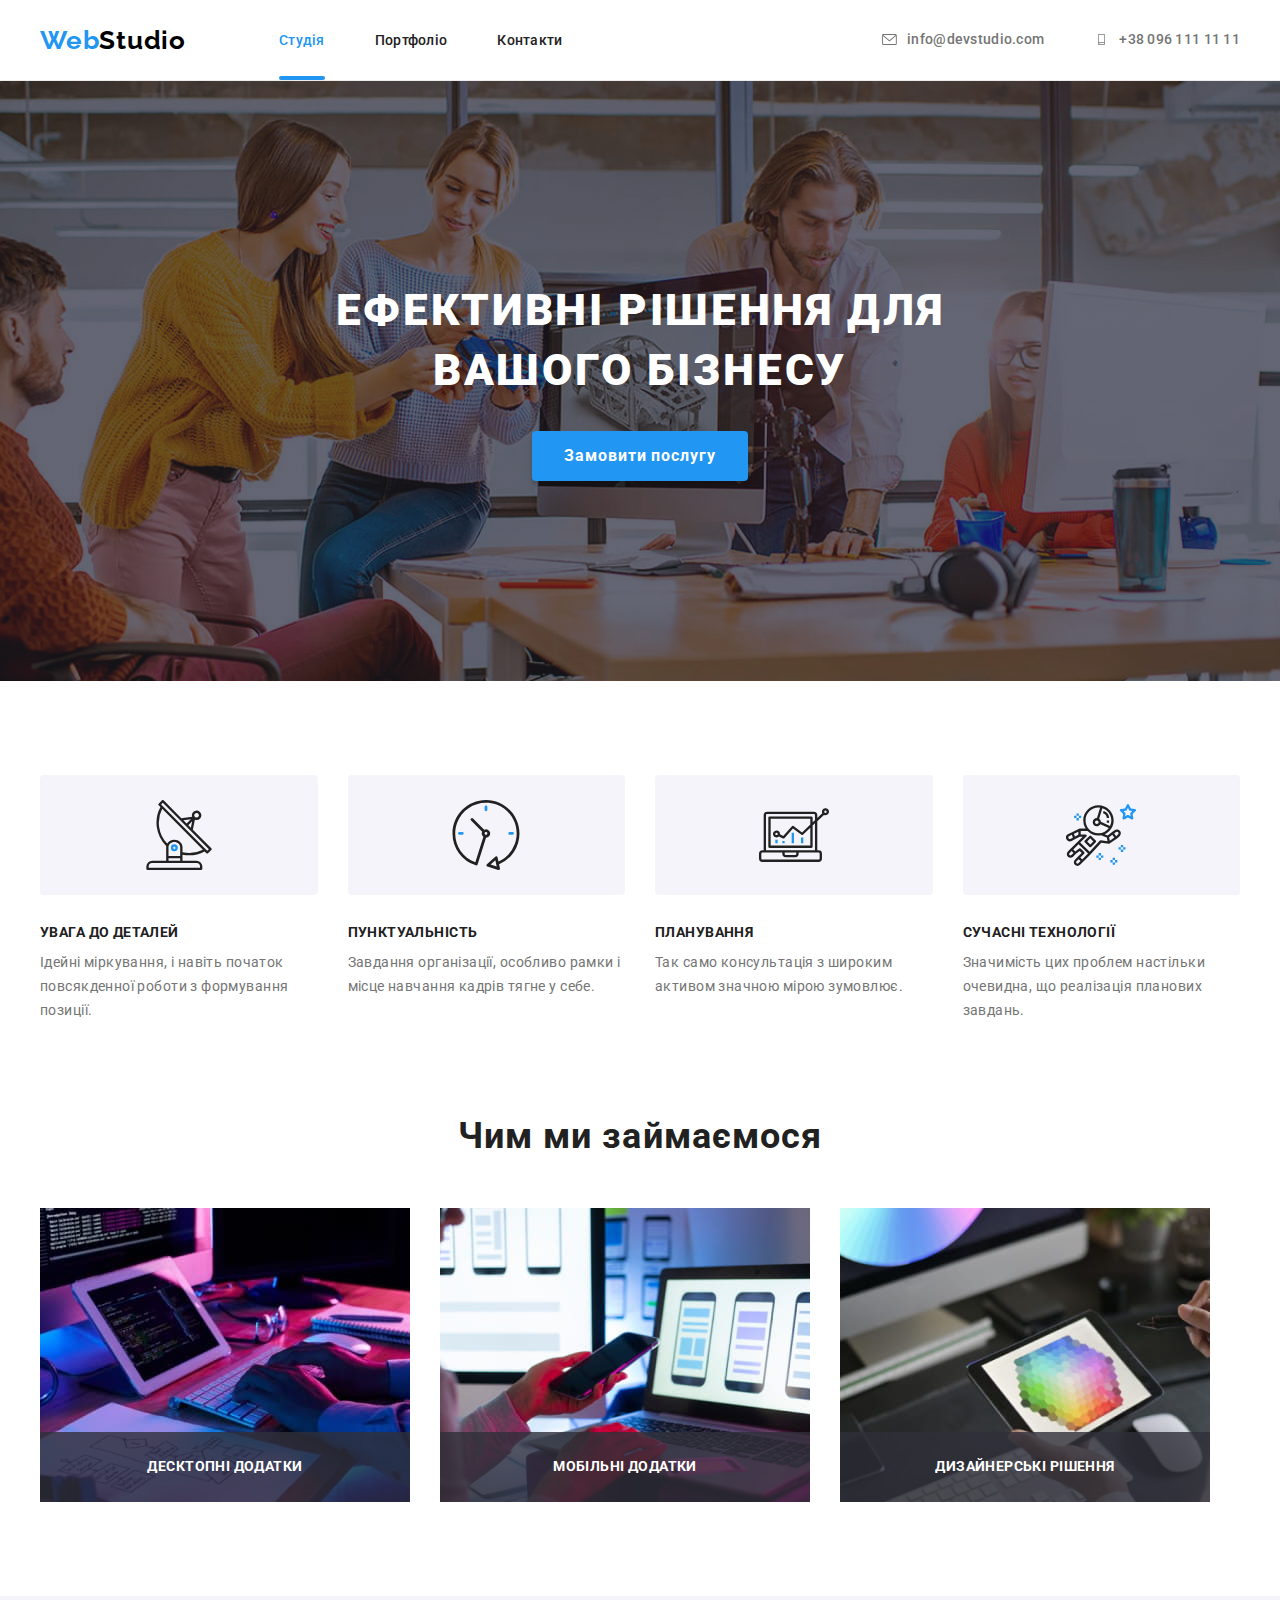
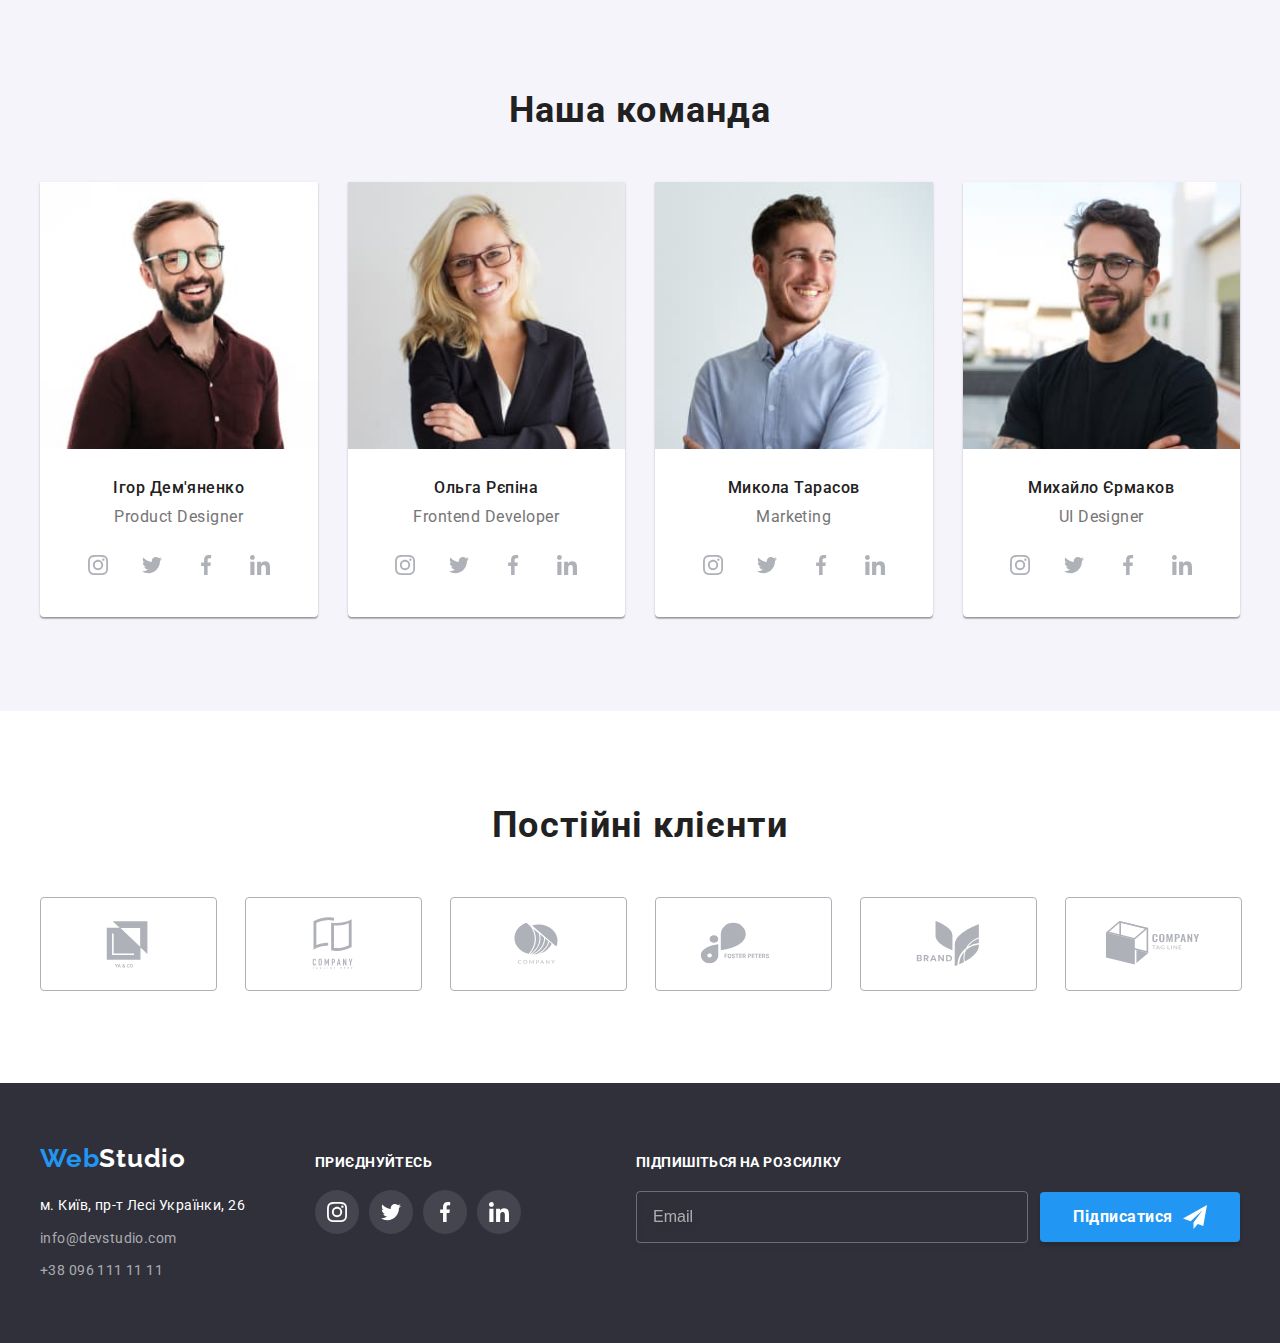
==== commit 26a680c4: "hw08" ====
--- a/index.html
+++ b/index.html
@@ -76,43 +76,53 @@
             <use href="./images/icon.svg#icon-close_40px"></use>
           </svg>
         </button>
-               <div class="mobil-top">
-                <ul class="mobil-menu__list list">
-                  <li class="mob-menu-item">
-                    <a href="./index.html" class="mobil-menu-link link"
-                      >Студія</a
-                    >
-                  </li>
-                  <li class="mob-menu-item">
-                    <a href="./portfolio.html" class="mobil-menu-link link"
-                      >Портфоліо</a
-                    >
-                  </li class="mob-menu-item">
-                  <li><a href="#" class="mobil-menu-link link">Контакти</a></li>
-                </ul>
-              </div>
-              <div class="mobil-bottom">
-                <ul class="mobil-contact list">
-                  <li class="mobil-contact-item mobil-contact-tel ">
-                    <a href="tel:380961111111" class="mobil-contact__tel link">
-                                        +38 096 111 11 11
-                    </a>
-                  </li>
-                  <li class="mobil-contact-item">
-                    <a href="mailto:info@devstudio.com" class="mobil-contact__mail link">
-                                        info@devstudio.com
-                    </a>
-                  </li>
-                </ul>
-                <ul class="mobil-soc list">
-                  <li class="mobil-soc-item"><a href="#" class="mobil-soc-link link">Instagram</a></li>
-                  <li class="mobil-soc-item"><a href="#" class="mobil-soc-link link">Twitter</a></li>
-                  <li class="mobil-soc-item"><a href="#" class="mobil-soc-link link">Facebook</a></li>
-                  <li class="mobil-soc-item"><a href="#" class="mobil-soc-link link">LinkedIn</a></li>
-                </ul>
-              </div>
+        <div class="mobil-top">
+          <ul class="mobil-menu__list list">
+            <li class="mob-menu-item">
+              <a href="./index.html" class="mobil-menu-link link">Студія</a>
+            </li>
+            <li class="mob-menu-item">
+              <a href="./portfolio.html" class="mobil-menu-link link"
+                >Портфоліо</a
+              >
+            </li>
+            <li class="mob-menu-item">
+              <a href="#" class="mobil-menu-link link">Контакти</a>
+            </li>
+          </ul>
+        </div>
+        <div class="mobil-bottom">
+          <ul class="mobil-contact list">
+            <li class="mobil-contact-item mobil-contact-tel">
+              <a href="tel:380961111111" class="mobil-contact__tel link">
+                +38 096 111 11 11
+              </a>
+            </li>
+            <li class="mobil-contact-item">
+              <a
+                href="mailto:info@devstudio.com"
+                class="mobil-contact__mail link"
+              >
+                info@devstudio.com
+              </a>
+            </li>
+          </ul>
+          <ul class="mobil-soc list">
+            <li class="mobil-soc-item">
+              <a href="#" class="mobil-soc-link link">Instagram</a>
+            </li>
+            <li class="mobil-soc-item">
+              <a href="#" class="mobil-soc-link link">Twitter</a>
+            </li>
+            <li class="mobil-soc-item">
+              <a href="#" class="mobil-soc-link link">Facebook</a>
+            </li>
+            <li class="mobil-soc-item">
+              <a href="#" class="mobil-soc-link link">LinkedIn</a>
+            </li>
+          </ul>
+        </div>
       </div>
-      
     </header>
     <main>
       <!--------------------------------HERO----------------------->
@@ -263,6 +273,7 @@
           <ul class="work-list list">
             <li class="work-image">
               <img
+                srcset="./images/box1.jpg 1x, ./images/box1-2x.jpg 2x"
                 src="./images/box1.jpg"
                 alt="Руки програміста при роботі"
                 width="370"
@@ -273,6 +284,7 @@
             </li>
             <li class="work-image">
               <img
+                srcset="./images/box2.jpg 1x, ./images/box2-2x.jpg 2x"
                 src="./images/box2.jpg"
                 alt="Телефон в руці та на екрані ноутбуку"
                 width="370"
@@ -283,6 +295,7 @@
             </li>
             <li class="work-image">
               <img
+                srcset="./images/box3.jpg 1x, ./images/box3-2x.jpg 2x"
                 src="./images/box3.jpg"
                 alt="Кольорова палітра на екрані планшету"
                 width="370"
@@ -300,11 +313,34 @@
           <h2 class="team-title title">Наша команда</h2>
           <ul class="team-list list">
             <li class="team-item">
-              <img
-                src="./images/imgteam1.jpg"
-                alt="Ігор Дем'яненко"
-                width="100%"
-              />
+              <picture>
+                <source
+                  srcset="
+                    ./images/team1-desktop-1x.jpg 1x,
+                    ./images/team1-desktop-2x.jpg 2x
+                  "
+                  media="(min-width: 1200px)"
+                />
+                <source
+                  srcset="
+                    ./images/team1-tablet-1x.jpg 1x,
+                    ./images/team1-tablet-2x.jpg 2x
+                  "
+                  media="(min-width: 768px)"
+                />
+                <source
+                  srcset="
+                    ./images/team1-mobile-1x.jpg 1x,
+                    ./images/team1-mobile-2x.jpg 2x
+                  "
+                  media="(min-width: 480px)"
+                />
+                <img
+                  src="./images/imgteam1.jpg"
+                  alt="Ігор Дем'яненко"
+                  width="100%"
+                />
+              </picture>
               <div class="team-info">
                 <h3 class="team-item-title">Ігор Дем'яненко</h3>
                 <p lang="en" class="team-item-text">Product Designer</p>
@@ -341,11 +377,35 @@
               </div>
             </li>
             <li class="team-item">
-              <img
-                src="./images/imgteam2.jpg"
-                alt="Ольга Рєпіна"
-                width="100%"
-              />
+              <picture>
+                <source
+                  srcset="
+                    ./images/team2-desktop-1x.jpg 1x,
+                    ./images/team2-desktop-2x.jpg 2x
+                  "
+                  media="(min-width: 1200px)"
+                />
+                <source
+                  srcset="
+                    ./images/team2-tablet-1x.jpg 1x,
+                    ./images/team2-tablet-2x.jpg 2x
+                  "
+                  media="(min-width: 768px)"
+                />
+                <source
+                  srcset="
+                    ./images/team2-mobile-1x.jpg 1x,
+                    ./images/team2-mobile-2x.jpg 2x
+                  "
+                  media="(min-width: 480px)"
+                />
+                <img
+                  src="./images/imgteam2.jpg"
+                  alt="Ольга Рєпіна"
+                  width="100%"
+                />
+              </picture>
+
               <div class="team-info">
                 <h3 class="team-item-title">Ольга Рєпіна</h3>
                 <p lang="en" class="team-item-text">Frontend Developer</p>
@@ -382,11 +442,34 @@
               </div>
             </li>
             <li class="team-item">
-              <img
-                src="./images/imgteam3.jpg"
-                alt="Микола Тарасов"
-                width="100%"
-              />
+              <picture>
+                <source
+                  srcset="
+                    ./images/team3-desktop-1x.jpg 1x,
+                    ./images/team3-desktop-2x.jpg 2x
+                  "
+                  media="(min-width: 1200px)"
+                />
+                <source
+                  srcset="
+                    ./images/team3-tablet-1x.jpg 1x,
+                    ./images/team3-tablet-2x.jpg 2x
+                  "
+                  media="(min-width: 768px)"
+                />
+                <source
+                  srcset="
+                    ./images/team3-mobile-1x.jpg 1x,
+                    ./images/team3-mobile-2x.jpg 2x
+                  "
+                  media="(min-width: 480px)"
+                />
+                <img
+                  src="./images/imgteam3.jpg"
+                  alt="Микола Тарасов"
+                  width="100%"
+                />
+              </picture>
               <div class="team-info">
                 <h3 class="team-item-title">Микола Тарасов</h3>
                 <p lang="en" class="team-item-text">Marketing</p>
@@ -423,11 +506,35 @@
               </div>
             </li>
             <li class="team-item">
-              <img
-                src="./images/imgteam4.jpg"
-                alt="Михайло Єрмаков"
-                width="100%"
-              />
+              <picture>
+                <source
+                  srcset="
+                    ./images/team4-desktop-1x.jpg 1x,
+                    ./images/team4-desktop-2x.jpg 2x
+                  "
+                  media="(min-width: 1200px)"
+                />
+                <source
+                  srcset="
+                    ./images/team4-tablet-1x.jpg 1x,
+                    ./images/team4-tablet-2x.jpg 2x
+                  "
+                  media="(min-width: 768px)"
+                />
+                <source
+                  srcset="
+                    ./images/team4-mobile-1x.jpg 1x,
+                    ./images/team4-mobile-2x.jpg 2x
+                  "
+                  media="(min-width: 480px)"
+                />
+                <img
+                  src="./images/imgteam4.jpg"
+                  alt="Михайло Єрмаков"
+                  width="100%"
+                />
+              </picture>
+
               <div class="team-info">
                 <h3 class="team-item-title">Михайло Єрмаков</h3>
                 <p lang="en" class="team-item-text">UI Designer</p>
--- a/css/main.min.css
+++ b/css/main.min.css
@@ -1 +1 @@
-:root{--title-text-color: #212121;--text-color: #757575;--accent-color: #2196F3;--aktive-accent-color: #188CE8;--black-color: #000000;--light-background-color: #F5F4FA;--dark-background-color: #2F303A;--white-color: #FFFFFF;--footer-contact-color: rgba(255, 255, 255, 0.6);--icon-color: #AFB1B8;--transition-duration: 250ms;--transition-timing-function: cubic-bezier(0.4, 0, 0.2, 1);--font-primary:"Roboto", sans-serif;--font-logo:"Raleway", sans-serif}.visually-hidden{position:absolute;width:1px;height:1px;margin:-1px;border:0;padding:0;white-space:nowrap;-webkit-clip-path:inset(100%);clip-path:inset(100%);clip:rect(0 0 0 0);overflow:hidden}p,h1,h2,h3,h4,h5,h6,li{margin:0}ul{padding-left:0;margin:0}img{display:block}.list{list-style:none}.link{text-decoration:none}body{font-family:var(--font-primary);color:var(--text-color);background:var(--white-color);margin:0 auto}.is-hidden{opacity:0;pointer-events:none;visibility:hidden}.footer-soc__link,.footer-soc__list,.team-soc-link,.feature-item__box,.clients__link,.checkbox-label,.modal-checkbox,.contact__mail,.contact__tel,.site-nav{display:flex;align-items:center}.page-header{border-bottom:1px solid #ececec;align-items:center}.header__container{display:flex;max-width:100%;justify-content:space-between;align-items:center}.site-nav__logo{justify-content:flex-start;margin-right:87px}@media screen and (min-width: 1200px){.site-nav__logo{margin-right:93px;padding:24px 0}}.logo-accent{color:var(--accent-color)}.header-info{display:none;justify-content:space-between;width:100%}@media screen and (min-width: 768px){.header-info{display:flex}}.site-nav{justify-content:flex-start}.site-nav__list{gap:50px;display:flex}.site-nav__item{position:relative;font-weight:500;font-size:14px;line-height:1.14;letter-spacing:.02em;color:var(--title-text-color);padding:32px 0;transition-property:color;transition-duration:var(--transition-duration);transition-timing-function:var(--transition-timing-function)}.site-nav__item::after{position:absolute;left:0;bottom:0;content:"";display:inline-block;opacity:0;width:100%;height:4px;background:#2196f3;border-radius:2px;transform:scaleX(0);transform-origin:left;transition-property:transform;transition-duration:var(--transition-duration);transition-timing-function:var(--transition-timing-function)}.site-nav__item:hover,.site-nav__item:focus{color:var(--accent-color)}.site-nav__item:hover::after,.site-nav__item:focus::after,.site-nav__item .current::after{opacity:1;transform:scaleX(100%)}@media screen and (min-width: 768px){.contact{display:flex;flex-direction:column;align-items:flex-start;gap:10px;padding:21px 0}}@media screen and (min-width: 1200px){.contact{display:flex;flex-direction:row;gap:50px;justify-content:flex-end;padding:0 0}}.contact__mail,.contact__tel{font-weight:500;font-size:12px;line-height:1.14;letter-spacing:.02em;color:var(--text-color);color:var(--text-color);justify-content:center;gap:10px;transition-property:color,fill;transition-duration:var(--transition-duration);transition-timing-function:var(--transition-timing-function)}.contact__mail:hover,.contact__mail:hover,.contact__tel:hover,.contact__tel:hover{color:var(--accent-color);fill:var(--accent-color)}.contact__mail:focus,.contact__mail:focus,.contact__tel:focus,.contact__tel:focus{color:var(--accent-color);fill:var(--accent-color)}@media screen and (min-width: 1200px){.contact__mail,.contact__tel{padding:32px 0;font-size:14px;line-height:1.14}}.contact__icon{fill:currentColor}.current{position:relative;font-weight:500;font-size:14px;line-height:1.14;letter-spacing:.02em;color:var(--accent-color)}.current::after{opacity:1;transform:scaleX(100%)}.menu-open{display:flex;align-items:center;width:40px;height:40px;padding:10px;background-color:rgba(0,0,0,0);border:none;cursor:pointer;transition-property:background-color,fill;transition-duration:var(--transition-duration);transition-timing-function:var(--transition-timing-function)}.menu-open:hover,.menu-open:focus{fill:var(--accent-color)}@media screen and (min-width: 768px){.menu-open{display:none}}.mobil-menu{position:fixed;top:0;z-index:1;width:100vw;height:100vh;background-color:#fff;padding:48px 40px;display:flex;flex-direction:column;justify-content:space-between;overflow:auto}.menu-close{position:absolute;right:15px;top:10px;display:flex;align-items:center;width:40px;height:40px;padding:10px;background-color:rgba(0,0,0,0);border:none;cursor:pointer;transition-property:background-color,fill;transition-duration:var(--transition-duration);transition-timing-function:var(--transition-timing-function)}.menu-close:hover,.menu-close:focus{fill:var(--accent-color)}.mob-menu-item:not(:last-child){margin-bottom:32px}.mobil-menu-link{font-weight:500;font-size:40px;line-height:1.17;letter-spacing:.02em;color:var(--title-text-color);transition-property:background-color,fill;transition-duration:var(--transition-duration);transition-timing-function:var(--transition-timing-function)}.mobil-menu-link:hover,.mobil-menu-link:focus{color:var(--accent-color)}.mobil-top{margin-bottom:32px}.mobil-contact__tel{font-weight:500;font-size:27px;line-height:1.17;letter-spacing:.02em;color:var(--accent-color);transition-property:background-color,fill;transition-duration:var(--transition-duration);transition-timing-function:var(--transition-timing-function)}.mobil-contact__tel:hover,.mobil-contact__tel:focus{color:var(--aktive-accent-color)}@media screen and (min-width: 480px){.mobil-contact__tel{font-weight:500;font-size:34px;line-height:1.17;letter-spacing:.02em}}.mobil-contact__mail{font-weight:500;font-size:24px;line-height:1.16;letter-spacing:.02em;color:var(--text-color)}.mobil-contact-tel{margin-bottom:32px}.mobil-soc{display:flex;margin-top:64px}.mobil-soc-item{width:100%}.mobil-soc-item:not(:last-child){border-right:1px solid rgba(33,33,33,.2)}.mobil-soc-link{font-weight:500;font-size:14px;line-height:1.22;letter-spacing:.02em;color:var(--accent-color);padding:10px}@media screen and (min-width: 480px){.mobil-soc-link{font-weight:500;font-size:18px;line-height:1.22;letter-spacing:.02em;padding:10px}}.container{max-width:100%;margin:0 auto;padding:0 15px}@media screen and (min-width: 480px){.container{max-width:450px}}@media screen and (min-width: 768px){.container{max-width:738px}}@media screen and (min-width: 1200px){.container{max-width:1170px}}.logo{font-family:var(--font-logo);font-style:normal;font-weight:700;font-size:24px;line-height:1.16;letter-spacing:.03em}@media screen and (min-width: 1200px){.logo{font-size:26px;line-height:1.19}}.logo--color-white{color:var(--white-color)}.logo--color-black{color:var(--black-color)}.section{margin:0;padding-top:60px;padding-bottom:60px}@media screen and (min-width: 1200px){.section{padding-top:94px;padding-bottom:94px}}.backdrop{position:fixed;top:0;left:0;bottom:0;right:0;background-color:rgba(0,0,0,.2);opacity:1;visibility:visible;transition-property:opacity,visibility;transition-duration:var(--transition-duration);transition-timing-function:var(--transition-timing-function)}.backdrop.is-hidden{opacity:0;pointer-events:none;visibility:hidden}.modal{position:absolute;top:50%;left:50%;transform:translate(-50%, -50%);min-width:320px;min-height:481px;padding:40px;background:#fff;box-shadow:0px 1px 3px rgba(0,0,0,.12),0px 1px 1px rgba(0,0,0,.14),0px 2px 1px rgba(0,0,0,.2);border-radius:4px}@media screen and (min-width: 768px){.modal{min-width:528px;min-height:581px}}.close{position:absolute;top:8px;right:8px;width:30px;height:30px;background-color:#fff;border:1px solid rgba(0,0,0,.1);border-radius:50%;cursor:pointer;transition-property:fill;transition-duration:var(--transition-duration);transition-timing-function:var(--transition-timing-function)}.close:hover,.close:focus{fill:#2196f3}.modal__title{font-weight:700;font-size:20px;line-height:23px;text-align:center;letter-spacing:.03em;color:var(--title-text-color);margin-bottom:12px}.modal-form{position:relative;display:flex;flex-direction:column;align-items:flex-start}.input-wrap{position:relative;display:flex;flex-direction:column;align-items:flex-start;width:100%;margin-bottom:10px}.input-textarea{margin-bottom:20px}.modal-input{width:100%;height:40px;border:1px solid rgba(33,33,33,.2);border-radius:4px;outline:rgba(0,0,0,0);padding-left:40px;padding-right:20px;transition-property:border-color,fill;transition-duration:var(--transition-duration);transition-timing-function:var(--transition-timing-function)}.modal-input:focus{border-color:var(--accent-color);fill:var(--accent-color)}.input-icon{position:absolute;left:8px;top:50%}.modal-input:focus+.input-icon{fill:var(--accent-color)}.modal-info{display:block;font-size:12px;line-height:1.12;letter-spacing:.01em;color:var(--text-color);margin-bottom:4px}.modal-textarea{width:100%;height:120px;border:1px solid rgba(33,33,33,.2);border-radius:4px;padding:12px;resize:none;outline:none;transition-property:border-color,fill;transition-duration:var(--transition-duration);transition-timing-function:var(--transition-timing-function)}.modal-textarea::-moz-placeholder{font-weight:400;font-size:12px;line-height:1.16;letter-spacing:.01em;color:rgba(117,117,117,.5)}.modal-textarea:-ms-input-placeholder{font-weight:400;font-size:12px;line-height:1.16;letter-spacing:.01em;color:rgba(117,117,117,.5)}.modal-textarea::placeholder{font-weight:400;font-size:12px;line-height:1.16;letter-spacing:.01em;color:rgba(117,117,117,.5)}.modal-textarea:focus{border-color:var(--accent-color);fill:var(--accent-color)}.modal-submit{font-weight:700;font-size:16px;line-height:1.87;color:#fff;padding:10px 52px;background:#2196f3;box-shadow:0px 4px 4px rgba(0,0,0,.15);border-color:rgba(0,0,0,0);border-radius:4px;margin:0 auto;cursor:pointer;transition-property:backround;transition-duration:var(--transition-duration);transition-timing-function:var(--transition-timing-function)}.modal-submit:hover,.modal-submit:focus{background:var(--aktive-accent-color)}.modal-checkbox{position:relative;font-weight:400;font-size:14px;line-height:1.71;letter-spacing:.03em;color:var(--text-color);margin:0 auto;margin-bottom:30px}.check-box{position:relative;width:16px;height:15px;margin-right:7px}.checkbox{border:4px solid #212121;border-radius:2px;width:16px;height:15px}.checkbox:focus+*.icon-notchecked{border-color:#2196f3}.icon-checked{position:absolute;left:0;border:2px solid #212121;border-radius:2px}.checkbox:focus+* .icon-checked{box-shadow:0px 0px 2px 2px var(--accent-color)}.checkbox:not(checked)+* .icon-checked{fill:rgba(0,0,0,0);background-color:rgba(0,0,0,0)}.checkbox:checked+* .icon-checked{fill:#fff;background-color:#2196f3;border-color:rgba(0,0,0,0)}.modal-link{position:relative;font-size:14px;line-height:1.71;color:var(--accent-color)}.modal-link::after{position:absolute;left:0;bottom:0;content:"";display:inline-block;width:100%;height:2px;padding-left:5px;background-color:#2196f3}.title{font-weight:700;font-size:28px;line-height:1.18;text-align:center;letter-spacing:.03em;color:var(--title-text-color);margin-bottom:30px}@media screen and (min-width: 1200px){.title{font-size:36px;line-height:1.16;margin-bottom:50px}}.hero{position:relative;max-width:1600px;background-color:#c4c4c4;background-image:linear-gradient(rgba(47, 48, 58, 0.4), rgba(47, 48, 58, 0.4)),url(../images/Img.jpg);background-repeat:no-repeat;background-position:center;margin:0 auto;padding-top:200px;padding-bottom:200px;text-align:center}.hero__title{font-weight:900;font-size:26px;line-height:1.62;text-align:center;letter-spacing:.06em;text-transform:uppercase;color:var(--white-color);max-width:360px;margin:0 auto;margin-bottom:30px}@media screen and (min-width: 1200px){.hero__title{font-weight:900;font-size:44px;line-height:1.36;max-width:696px}}.hero__btn{font-family:inherit;font-style:normal;font-weight:700;font-size:16px;line-height:1.88;letter-spacing:.06em;color:var(--white-color);cursor:pointer;text-align:center;background-color:var(--accent-color);box-shadow:0px 4px 4px rgba(0,0,0,.15);border-radius:4px;border:rgba(0,0,0,0);min-width:216px;padding:10px 32px;transition-property:background-color;transition-duration:var(--transition-duration);transition-timing-function:var(--transition-timing-function)}.hero__btn:hover,.hero__btn:focus{background-color:var(--aktive-accent-color)}.clients__list{display:flex;flex-wrap:wrap;gap:30px}.clients__item{height:92px;width:calc((100% - 30px)/2)}@media screen and (min-width: 768px){.clients__item{width:calc((100% - 90px)/3)}}@media screen and (min-width: 1200px){.clients__item{width:calc((100% - 150px)/6)}}.clients__link{width:100%;height:100%;border:1px solid var(--icon-color);border-radius:4px;justify-content:center;fill:var(--icon-color);transition-property:border-color,fill;transition-duration:var(--transition-duration);transition-timing-function:var(--transition-timing-function)}.clients__link:hover,.clients__link:focus{border-color:var(--accent-color);fill:var(--accent-color)}.feature-item__box{background:#f5f4fa;border-radius:4px;justify-content:center;padding-top:25px;padding-bottom:25px;margin-bottom:30px}.feature__list{display:flex;flex-wrap:wrap;gap:30px}.feature__item{width:100%}.feature__item:nth-child(4n){margin:0}@media screen and (min-width: 768px){.feature__item{width:calc((100% - 30px)/2)}}@media screen and (min-width: 1200px){.feature__item{width:calc((100% - 90px)/4)}}.feature-item__title{font-weight:700;font-size:14px;line-height:1.14;letter-spacing:.03em;text-transform:uppercase;color:var(--title-text-color);margin-bottom:10px}.feature-item__text{font-size:14px;line-height:1.71;letter-spacing:.03em}.portfolio{padding-top:94px;padding-bottom:94px}.portfolio__cards{display:flex;flex-wrap:wrap;gap:30px;justify-content:flex-start;align-items:stretch}.cards__item{background-color:var(--white-color)}.cards-info{padding:20px 24px;border-bottom:1px solid #eee;border-left:1px solid #eee;border-right:1px solid #eee}.cards-info__title{font-weight:700;font-size:18px;line-height:2;letter-spacing:.06em;color:var(--title-text-color);margin-bottom:4px}.cards-info__text{font-size:16px;line-height:1.88;letter-spacing:.03em;color:var(--text-color)}.cards__img{position:relative;display:block;overflow:hidden}.cards-img__text{position:absolute;opacity:0;display:block;top:0;width:370px;height:294px;background-color:rgba(33,150,243,.9);font-size:18px;line-height:1.56;letter-spacing:.03em;color:#fff;padding:63px 24px;transform:translateY(100%);transition-property:opacity,transform;transition-duration:var(--transition-duration);transition-timing-function:var(--transition-timing-function)}.cards__link{display:block;position:relative;transition-property:box-shadow;transition-duration:var(--transition-duration);transition-timing-function:var(--transition-timing-function)}.cards__link:hover .cards-img__text,.cards__link:focus .cards-img__text{transform:translateY(0);opacity:1}.cards__link:hover,.cards__link:focus{box-shadow:0px 1px 1px rgba(0,0,0,.12),0px 4px 4px rgba(0,0,0,.06),1px 4px 6px rgba(0,0,0,.16)}.portfolio__btn-list{display:flex;gap:8px;align-self:center;margin:0 auto;margin-bottom:50px;justify-content:center}.portfolio__btn-item{font-family:inherit;font-style:normal;font-weight:500;font-size:16px;line-height:1.62;text-align:center;letter-spacing:.03em;color:var(--title-text-color);background-color:var(--light-background-color);border-radius:4px;border-color:rgba(0,0,0,0);cursor:pointer;padding:6px 22px;transition-property:color,background-color,box-shadow;transition-duration:var(--transition-duration);transition-timing-function:var(--transition-timing-function)}.portfolio__btn-item:hover,.portfolio__btn-item:focus{color:var(--white-color);background-color:var(--accent-color);box-shadow:0px 3px 1px rgba(0,0,0,.1),0px 1px 2px rgba(0,0,0,.08),0px 2px 2px rgba(0,0,0,.12)}.work{padding-top:0}@media screen and (max-width: 1200px){.work{position:absolute;width:1px;height:1px;margin:-1px;border:0;padding:0;white-space:nowrap;-webkit-clip-path:inset(100%);clip-path:inset(100%);clip:rect(0 0 0 0);overflow:hidden}}.work-list{display:flex;gap:30px}.work-image{position:relative}.text-cover{position:absolute;bottom:0;width:100%;height:70px;background:rgba(47,48,58,.8)}.work-text{padding:27px;font-weight:700;font-size:14px;line-height:1.14;text-align:center;letter-spacing:.03em;text-transform:uppercase;color:#fff}.team{background:var(--light-background-color)}.team-list{display:flex;flex-wrap:wrap;gap:30px}.team-item{width:100%;background-color:var(--white-color);box-shadow:0px 1px 3px rgba(0,0,0,.12),0px 1px 1px rgba(0,0,0,.14),0px 2px 1px rgba(0,0,0,.2);border-radius:0px 0px 4px 4px}@media screen and (min-width: 768px){.team-item{width:calc((100% - 30px)/2)}}@media screen and (min-width: 1200px){.team-item{width:calc((100% - 90px)/4)}}.team-info{padding-top:30px;padding-bottom:30px}.team-item-title{font-weight:500;font-size:16px;line-height:1.18;text-align:center;letter-spacing:.03em;color:var(--title-text-color);margin-bottom:10px}.team-item-text{font-size:16px;line-height:1.18;text-align:center;letter-spacing:.03em;margin-bottom:16px}.team-soc-list{display:flex;gap:10px;justify-content:center}.team-soc-item{width:44px;height:44px;background-color:#fff}.team-soc-link{width:100%;height:100%;border-radius:50%;justify-content:center;fill:var(--icon-color);transition-property:background-color,fill;transition-duration:var(--transition-duration);transition-timing-function:var(--transition-timing-function)}.team-soc-link:hover,.team-soc-link:focus{background-color:var(--accent-color);fill:#fff}.footer{background:var(--dark-background-color);padding-top:60px;padding-bottom:60px;text-align:center}.footer__wrap{width:100%;display:flex;flex-direction:column;align-items:center;gap:70px;justify-content:space-between}@media screen and (min-width: 1200px){.footer__wrap{flex-direction:row;align-items:baseline}}@media screen and (min-width: 768px){.footer-top{display:flex;gap:165px;justify-content:space-between;align-items:baseline}}.logo-accent{color:var(--accent-color)}.footer-adress-wrap{margin-bottom:60px}.adress{margin-top:20px}.adress__item:not(:last-child){margin-bottom:9px}.adress__link{font-style:normal;font-size:14px;line-height:1.71;letter-spacing:.03em;color:var(--white-color);transition-property:color;transition-duration:var(--transition-duration);transition-timing-function:var(--transition-timing-function)}.adress__link:hover,.adress__link:focus{color:var(--accent-color)}.adress__mail,.adress__tel{font-style:normal;font-size:14px;line-height:1.71;letter-spacing:.03em;color:var(--footer-contact-color);transition-property:color;transition-duration:var(--transition-duration);transition-timing-function:var(--transition-timing-function)}.adress__mail:hover,.adress__mail:hover,.adress__mail:focus,.adress__mail:focus,.adress__tel:hover,.adress__tel:hover,.adress__tel:focus,.adress__tel:focus{color:var(--accent-color)}.footer-soc__tile{font-weight:700;font-size:14px;line-height:16px;letter-spacing:.03em;text-transform:uppercase;color:#fff;margin-bottom:20px}.footer-soc__list{gap:10px;justify-content:center}.footer-soc__item{width:44px;height:44px}.footer-soc__link{width:100%;height:100%;background-color:rgba(255,255,255,.1);border-radius:50%;justify-content:center;fill:#fff;transition-property:background-color;transition-duration:var(--transition-duration);transition-timing-function:var(--transition-timing-function)}.footer-soc__link:hover,.footer-soc__link:focus{background-color:var(--accent-color)}.footer__subscription{text-align:center}@media screen and (min-width: 1200px){.footer__subscription{width:570px}}.subscription__form{display:flex;flex-direction:column;gap:12px;align-items:center;width:100%}@media screen and (min-width: 1200px){.subscription__form{flex-direction:row}}.subscription__title{font-weight:700;font-size:14px;line-height:1.14;letter-spacing:.03em;text-transform:uppercase;color:#fff;margin-bottom:20px}.subscription__input{display:block;min-width:315px;font-weight:400;font-size:16px;line-height:1.25;color:var(--white-color);background-color:rgba(0,0,0,0);padding-left:16px;padding-right:16px;padding-top:15px;padding-bottom:15px;border:1px solid rgba(255,255,255,.3);filter:drop-shadow(0px 4px 4px rgba(0, 0, 0, 0.15));border-radius:4px;outline:rgba(0,0,0,0)}.subscription__input:focus{border:1px solid var(--accent-color)}.subscription__input::-moz-placeholder{font-size:16px;line-height:1.25;color:rgba(255,255,255,.6);background-color:rgba(0,0,0,0)}.subscription__input:-ms-input-placeholder{font-size:16px;line-height:1.25;color:rgba(255,255,255,.6);background-color:rgba(0,0,0,0)}.subscription__input::placeholder{font-size:16px;line-height:1.25;color:rgba(255,255,255,.6);background-color:rgba(0,0,0,0)}@media screen and (min-width: 768px){.subscription__input{min-width:358px}}.subsription__send{position:absolute;top:50%;transform:translateY(-50%);margin-left:10px;margin-right:28px;fill:#fff}.subsription__btn{position:relative;min-width:200px;min-height:50px;font-family:inherit;padding-top:10px;padding-bottom:10px;padding-left:28px;padding-right:62px;font-weight:700;font-size:16px;line-height:1.88;letter-spacing:.03em;background-color:var(--accent-color);color:#fff;box-shadow:0px 4px 4px rgba(0,0,0,.15);border-radius:4px;border:1px rgba(0,0,0,0);cursor:pointer;transition-property:background-color;transition-duration:var(--transition-duration);transition-timing-function:var(--transition-timing-function)}.subsription__btn:hover,.subsription__btn:focus{background-color:var(--aktive-accent-color)}/*# sourceMappingURL=main.min.css.map */+:root{--title-text-color: #212121;--text-color: #757575;--accent-color: #2196F3;--aktive-accent-color: #188CE8;--black-color: #000000;--light-background-color: #F5F4FA;--dark-background-color: #2F303A;--white-color: #FFFFFF;--footer-contact-color: rgba(255, 255, 255, 0.6);--icon-color: #AFB1B8;--transition-duration: 250ms;--transition-timing-function: cubic-bezier(0.4, 0, 0.2, 1);--font-primary:"Roboto", sans-serif;--font-logo:"Raleway", sans-serif}.visually-hidden{position:absolute;width:1px;height:1px;margin:-1px;border:0;padding:0;white-space:nowrap;-webkit-clip-path:inset(100%);clip-path:inset(100%);clip:rect(0 0 0 0);overflow:hidden}p,h1,h2,h3,h4,h5,h6,li{margin:0}ul{padding-left:0;margin:0}img{display:block}.list{list-style:none}.link{text-decoration:none}body{font-family:var(--font-primary);color:var(--text-color);background:var(--white-color);margin:0 auto}.is-hidden{opacity:0;pointer-events:none;visibility:hidden}.footer-soc__link,.footer-soc__list,.team-soc-link,.feature-item__box,.clients__link,.checkbox-label,.modal-checkbox,.contact__mail,.contact__tel,.site-nav{display:flex;align-items:center}.page-header{border-bottom:1px solid #ececec;align-items:center}.header__container{display:flex;max-width:100%;justify-content:space-between;align-items:center}.site-nav__logo{justify-content:flex-start;margin-right:87px}@media screen and (min-width: 1200px){.site-nav__logo{margin-right:93px;padding:24px 0}}.logo-accent{color:var(--accent-color)}.header-info{display:none;justify-content:space-between;width:100%}@media screen and (min-width: 768px){.header-info{display:flex}}.site-nav{justify-content:flex-start}.site-nav__list{gap:50px;display:flex}.site-nav__item{position:relative;font-weight:500;font-size:14px;line-height:1.14;letter-spacing:.02em;color:var(--title-text-color);padding:32px 0;transition-property:color;transition-duration:var(--transition-duration);transition-timing-function:var(--transition-timing-function)}.site-nav__item::after{position:absolute;left:0;bottom:0;content:"";display:inline-block;opacity:0;width:100%;height:4px;background:#2196f3;border-radius:2px;transform:scaleX(0);transform-origin:left;transition-property:transform;transition-duration:var(--transition-duration);transition-timing-function:var(--transition-timing-function)}.site-nav__item:hover,.site-nav__item:focus{color:var(--accent-color)}.site-nav__item:hover::after,.site-nav__item:focus::after,.site-nav__item .current::after{opacity:1;transform:scaleX(100%)}@media screen and (min-width: 768px){.contact{display:flex;flex-direction:column;align-items:flex-start;gap:10px;padding:21px 0}}@media screen and (min-width: 1200px){.contact{display:flex;flex-direction:row;gap:50px;justify-content:flex-end;padding:0 0}}.contact__mail,.contact__tel{font-weight:500;font-size:12px;line-height:1.14;letter-spacing:.02em;color:var(--text-color);color:var(--text-color);justify-content:center;gap:10px;transition-property:color,fill;transition-duration:var(--transition-duration);transition-timing-function:var(--transition-timing-function)}.contact__mail:hover,.contact__mail:hover,.contact__tel:hover,.contact__tel:hover{color:var(--accent-color);fill:var(--accent-color)}.contact__mail:focus,.contact__mail:focus,.contact__tel:focus,.contact__tel:focus{color:var(--accent-color);fill:var(--accent-color)}@media screen and (min-width: 1200px){.contact__mail,.contact__tel{padding:32px 0;font-size:14px;line-height:1.14}}.contact__icon{width:14px;height:10px;fill:currentColor}@media screen and (min-width: 1200px){.contact__icon{width:15px;height:11px}}.current{position:relative;font-weight:500;font-size:14px;line-height:1.14;letter-spacing:.02em;color:var(--accent-color)}.current::after{opacity:1;transform:scaleX(100%)}.menu-open{display:flex;align-items:center;width:40px;height:40px;background-color:rgba(0,0,0,0);border:none;cursor:pointer;transition-property:background-color,fill;transition-duration:var(--transition-duration);transition-timing-function:var(--transition-timing-function)}.menu-open:hover,.menu-open:focus{fill:var(--accent-color)}@media screen and (min-width: 768px){.menu-open{display:none}}.mobil-menu{position:fixed;top:0;z-index:2;width:100vw;height:100vh;background-color:#fff;padding:48px 40px;display:flex;flex-direction:column;justify-content:space-between;overflow:auto}.menu-close{position:absolute;right:15px;top:10px;display:flex;align-items:center;width:40px;height:40px;background-color:rgba(0,0,0,0);border:none;cursor:pointer;transition-property:background-color,fill;transition-duration:var(--transition-duration);transition-timing-function:var(--transition-timing-function)}.menu-close:hover,.menu-close:focus{fill:var(--accent-color)}.mob-menu-item:not(:last-child){margin-bottom:32px}.mobil-menu-link{font-weight:500;font-size:40px;line-height:1.17;letter-spacing:.02em;color:var(--title-text-color);transition-property:background-color,fill;transition-duration:var(--transition-duration);transition-timing-function:var(--transition-timing-function)}.mobil-menu-link:hover,.mobil-menu-link:focus{color:var(--accent-color)}.mobil-top{margin-bottom:32px}.mobil-contact__tel{font-weight:500;font-size:27px;line-height:1.17;letter-spacing:.02em;color:var(--accent-color);transition-property:background-color,fill;transition-duration:var(--transition-duration);transition-timing-function:var(--transition-timing-function)}.mobil-contact__tel:hover,.mobil-contact__tel:focus{color:var(--aktive-accent-color)}@media screen and (min-width: 480px){.mobil-contact__tel{font-weight:500;font-size:34px;line-height:1.17;letter-spacing:.02em}}.mobil-contact__mail{font-weight:500;font-size:24px;line-height:1.16;letter-spacing:.02em;color:var(--text-color)}.mobil-contact-tel{margin-bottom:32px}.mobil-soc{display:flex;margin-top:64px}.mobil-soc-item{width:100%}.mobil-soc-item:not(:last-child){border-right:1px solid rgba(33,33,33,.2)}.mobil-soc-link{font-weight:500;font-size:14px;line-height:1.22;letter-spacing:.02em;color:var(--accent-color);padding:10px}@media screen and (min-width: 480px){.mobil-soc-link{font-weight:500;font-size:18px;line-height:1.22;letter-spacing:.02em;padding:10px}}.container{max-width:100%;margin:0 auto;padding:0 15px}@media screen and (min-width: 480px){.container{max-width:480px}}@media screen and (min-width: 768px){.container{max-width:768px}}@media screen and (min-width: 1200px){.container{max-width:1200px}}.logo{font-family:var(--font-logo);font-style:normal;font-weight:700;font-size:24px;line-height:1.16;letter-spacing:.03em}@media screen and (min-width: 1200px){.logo{font-size:26px;line-height:1.19}}.logo--color-white{color:var(--white-color)}.logo--color-black{color:var(--black-color)}.section{margin:0;padding-top:60px;padding-bottom:60px}@media screen and (min-width: 1200px){.section{padding-top:94px;padding-bottom:94px}}.backdrop{position:fixed;top:0;left:0;bottom:0;right:0;background-color:rgba(0,0,0,.2);opacity:1;visibility:visible;transition-property:opacity,visibility;transition-duration:var(--transition-duration);transition-timing-function:var(--transition-timing-function)}.backdrop.is-hidden{opacity:0;pointer-events:none;visibility:hidden}.modal{position:absolute;top:50%;left:50%;transform:translate(-50%, -50%);min-width:320px;min-height:481px;padding:40px;background:#fff;box-shadow:0px 1px 3px rgba(0,0,0,.12),0px 1px 1px rgba(0,0,0,.14),0px 2px 1px rgba(0,0,0,.2);border-radius:4px}@media screen and (min-width: 768px){.modal{min-width:528px;min-height:581px}}.close{position:absolute;top:8px;right:8px;width:30px;height:30px;background-color:#fff;border:1px solid rgba(0,0,0,.1);border-radius:50%;cursor:pointer;transition-property:fill;transition-duration:var(--transition-duration);transition-timing-function:var(--transition-timing-function)}.close:hover,.close:focus{fill:#2196f3}.modal__title{font-weight:700;font-size:20px;line-height:23px;text-align:center;letter-spacing:.03em;color:var(--title-text-color);margin-bottom:12px}.modal-form{position:relative;display:flex;flex-direction:column;align-items:flex-start}.input-wrap{position:relative;display:flex;flex-direction:column;align-items:flex-start;width:100%;margin-bottom:10px}.input-textarea{margin-bottom:20px}.modal-input{width:100%;height:40px;border:1px solid rgba(33,33,33,.2);border-radius:4px;outline:rgba(0,0,0,0);padding-left:40px;padding-right:20px;transition-property:border-color,fill;transition-duration:var(--transition-duration);transition-timing-function:var(--transition-timing-function)}.modal-input:focus{border-color:var(--accent-color);fill:var(--accent-color)}.input-icon{position:absolute;left:8px;top:50%}.modal-input:focus+.input-icon{fill:var(--accent-color)}.modal-info{display:block;font-size:12px;line-height:1.12;letter-spacing:.01em;color:var(--text-color);margin-bottom:4px}.modal-textarea{width:100%;height:120px;border:1px solid rgba(33,33,33,.2);border-radius:4px;padding:12px;resize:none;outline:none;transition-property:border-color,fill;transition-duration:var(--transition-duration);transition-timing-function:var(--transition-timing-function)}.modal-textarea::-moz-placeholder{font-weight:400;font-size:12px;line-height:1.16;letter-spacing:.01em;color:rgba(117,117,117,.5)}.modal-textarea:-ms-input-placeholder{font-weight:400;font-size:12px;line-height:1.16;letter-spacing:.01em;color:rgba(117,117,117,.5)}.modal-textarea::placeholder{font-weight:400;font-size:12px;line-height:1.16;letter-spacing:.01em;color:rgba(117,117,117,.5)}.modal-textarea:focus{border-color:var(--accent-color);fill:var(--accent-color)}.modal-submit{font-weight:700;font-size:16px;line-height:1.87;color:#fff;padding:10px 52px;background:#2196f3;box-shadow:0px 4px 4px rgba(0,0,0,.15);border-color:rgba(0,0,0,0);border-radius:4px;margin:0 auto;cursor:pointer;transition-property:backround;transition-duration:var(--transition-duration);transition-timing-function:var(--transition-timing-function)}.modal-submit:hover,.modal-submit:focus{background:var(--aktive-accent-color)}.modal-checkbox{position:relative;font-weight:400;font-size:14px;line-height:1.71;letter-spacing:.03em;color:var(--text-color);margin:0 auto;margin-bottom:30px}.check-box{position:relative;width:16px;height:15px;margin-right:7px}.checkbox{border:4px solid #212121;border-radius:2px;width:16px;height:15px}.checkbox:focus+*.icon-notchecked{border-color:#2196f3}.icon-checked{position:absolute;left:0;border:2px solid #212121;border-radius:2px}.checkbox:focus+* .icon-checked{box-shadow:0px 0px 2px 2px var(--accent-color)}.checkbox:not(checked)+* .icon-checked{fill:rgba(0,0,0,0);background-color:rgba(0,0,0,0)}.checkbox:checked+* .icon-checked{fill:#fff;background-color:#2196f3;border-color:rgba(0,0,0,0)}.modal-link{position:relative;font-size:14px;line-height:1.71;color:var(--accent-color)}.modal-link::after{position:absolute;left:0;bottom:0;content:"";display:inline-block;width:100%;height:2px;padding-left:5px;background-color:#2196f3}.title{font-weight:700;font-size:28px;line-height:1.18;text-align:center;letter-spacing:.03em;color:var(--title-text-color);margin-bottom:30px}@media screen and (min-width: 1200px){.title{font-size:36px;line-height:1.16;margin-bottom:50px}}.hero{position:relative;max-width:1600px;background-color:#c4c4c4;background-repeat:no-repeat;background-position:center;background-size:cover;margin:0 auto;padding-top:118px;padding-bottom:118px;text-align:center;background-image:linear-gradient(rgba(47, 48, 58, 0.4), rgba(47, 48, 58, 0.4)),url(../images/hero-bg-mobile.jpg)}@media(min-device-pixel-ratio: 2),(-webkit-min-device-pixel-ratio: 2),(min-resolution: 192dpi),(min-resolution: 2dppx){.hero{background-image:linear-gradient(rgba(47, 48, 58, 0.4), rgba(47, 48, 58, 0.4)),url(../images/hero-bg-mobile-2x.jpg)}}@media screen and (min-width: 768px){.hero{background-image:linear-gradient(rgba(47, 48, 58, 0.4), rgba(47, 48, 58, 0.4)),url(../images/hero-bg-tablet.jpg)}}@media screen and (min-width: 768px)and (min-device-pixel-ratio: 2),screen and (min-width: 768px)and (-webkit-min-device-pixel-ratio: 2),screen and (min-width: 768px)and (min-resolution: 192dpi),screen and (min-width: 768px)and (min-resolution: 2dppx){.hero{background-image:linear-gradient(rgba(47, 48, 58, 0.4), rgba(47, 48, 58, 0.4)),url(../images/hero-bg-tablet-2x.jpg)}}@media screen and (min-width: 1200px){.hero{padding-top:200px;padding-bottom:200px;background-image:linear-gradient(rgba(47, 48, 58, 0.4), rgba(47, 48, 58, 0.4)),url(../images/Img.jpg)}}@media screen and (min-width: 1200px)and (min-device-pixel-ratio: 2),screen and (min-width: 1200px)and (-webkit-min-device-pixel-ratio: 2),screen and (min-width: 1200px)and (min-resolution: 192dpi),screen and (min-width: 1200px)and (min-resolution: 2dppx){.hero{background-image:linear-gradient(rgba(47, 48, 58, 0.4), rgba(47, 48, 58, 0.4)),url(../images/hero-bg-desktop-2x.jpg)}}.hero__title{font-weight:900;font-size:26px;line-height:1.62;text-align:center;letter-spacing:.06em;text-transform:uppercase;color:var(--white-color);max-width:360px;margin:0 auto;margin-bottom:30px}@media screen and (min-width: 1200px){.hero__title{font-weight:900;font-size:44px;line-height:1.36;max-width:696px}}.hero__btn{font-family:inherit;font-style:normal;font-weight:700;font-size:16px;line-height:1.88;letter-spacing:.06em;color:var(--white-color);cursor:pointer;text-align:center;background-color:var(--accent-color);box-shadow:0px 4px 4px rgba(0,0,0,.15);border-radius:4px;border:rgba(0,0,0,0);min-width:216px;padding:10px 32px;transition-property:background-color;transition-duration:var(--transition-duration);transition-timing-function:var(--transition-timing-function)}.hero__btn:hover,.hero__btn:focus{background-color:var(--aktive-accent-color)}.clients__list{display:flex;flex-wrap:wrap;gap:30px;flex-basis:content}.clients__item{height:92px;width:calc((100% - 30px)/2)}@media screen and (min-width: 768px){.clients__item{width:calc((100% - 60px)/3)}}@media screen and (min-width: 1200px){.clients__item{width:calc((100% - 150px)/6)}}.clients__link{width:100%;height:100%;border:1px solid var(--icon-color);border-radius:4px;justify-content:center;fill:var(--icon-color);transition-property:border-color,fill;transition-duration:var(--transition-duration);transition-timing-function:var(--transition-timing-function)}.clients__link:hover,.clients__link:focus{border-color:var(--accent-color);fill:var(--accent-color)}.feature-item__box{background:#f5f4fa;border-radius:4px;justify-content:center;padding-top:25px;padding-bottom:25px;margin-bottom:30px}.feature__list{display:flex;flex-wrap:wrap;gap:30px}.feature__item{width:100%}.feature__item:nth-child(4n){margin:0}@media screen and (min-width: 768px){.feature__item{width:calc((100% - 30px)/2)}}@media screen and (min-width: 1200px){.feature__item{width:calc((100% - 90px)/4)}}.feature-item__title{font-weight:700;font-size:14px;line-height:1.14;letter-spacing:.03em;text-transform:uppercase;color:var(--title-text-color);margin-bottom:10px;text-align:center}@media screen and (min-width: 768px){.feature-item__title{text-align:start}}.feature-item__text{font-size:14px;line-height:1.71;letter-spacing:.03em}.portfolio{padding-top:94px;padding-bottom:94px}.portfolio__cards{display:flex;flex-wrap:wrap;gap:30px;justify-content:flex-start;align-items:stretch}.cards__item{background-color:var(--white-color)}.cards-info{padding:20px 24px;border-bottom:1px solid #eee;border-left:1px solid #eee;border-right:1px solid #eee}.cards-info__title{font-weight:700;font-size:18px;line-height:2;letter-spacing:.06em;color:var(--title-text-color);margin-bottom:4px}.cards-info__text{font-size:16px;line-height:1.88;letter-spacing:.03em;color:var(--text-color)}.cards__img{position:relative;display:block;overflow:hidden}.cards-img__text{position:absolute;opacity:0;display:block;top:0;width:370px;height:294px;background-color:rgba(33,150,243,.9);font-size:18px;line-height:1.56;letter-spacing:.03em;color:#fff;padding:63px 24px;transform:translateY(100%);transition-property:opacity,transform;transition-duration:var(--transition-duration);transition-timing-function:var(--transition-timing-function)}.cards__link{display:block;position:relative;transition-property:box-shadow;transition-duration:var(--transition-duration);transition-timing-function:var(--transition-timing-function)}.cards__link:hover .cards-img__text,.cards__link:focus .cards-img__text{transform:translateY(0);opacity:1}.cards__link:hover,.cards__link:focus{box-shadow:0px 1px 1px rgba(0,0,0,.12),0px 4px 4px rgba(0,0,0,.06),1px 4px 6px rgba(0,0,0,.16)}.portfolio__btn-list{display:flex;gap:8px;align-self:center;margin:0 auto;margin-bottom:50px;justify-content:center}.portfolio__btn-item{font-family:inherit;font-style:normal;font-weight:500;font-size:16px;line-height:1.62;text-align:center;letter-spacing:.03em;color:var(--title-text-color);background-color:var(--light-background-color);border-radius:4px;border-color:rgba(0,0,0,0);cursor:pointer;padding:6px 22px;transition-property:color,background-color,box-shadow;transition-duration:var(--transition-duration);transition-timing-function:var(--transition-timing-function)}.portfolio__btn-item:hover,.portfolio__btn-item:focus{color:var(--white-color);background-color:var(--accent-color);box-shadow:0px 3px 1px rgba(0,0,0,.1),0px 1px 2px rgba(0,0,0,.08),0px 2px 2px rgba(0,0,0,.12)}.work{padding-top:0}@media screen and (max-width: 1200px){.work{position:absolute;width:1px;height:1px;margin:-1px;border:0;padding:0;white-space:nowrap;-webkit-clip-path:inset(100%);clip-path:inset(100%);clip:rect(0 0 0 0);overflow:hidden}}.work-list{width:calc((100% - 60px)/3);display:flex;gap:30px}.work-image{position:relative}.text-cover{position:absolute;bottom:0;width:100%;height:70px;background:rgba(47,48,58,.8)}.work-text{padding:27px;font-weight:700;font-size:14px;line-height:1.14;text-align:center;letter-spacing:.03em;text-transform:uppercase;color:#fff}.team{background:var(--light-background-color)}.team-list{display:flex;flex-wrap:wrap;gap:30px}.team-item{width:100%;background-color:var(--white-color);box-shadow:0px 1px 3px rgba(0,0,0,.12),0px 1px 1px rgba(0,0,0,.14),0px 2px 1px rgba(0,0,0,.2);border-radius:0px 0px 4px 4px}@media screen and (min-width: 768px){.team-item{width:calc((100% - 30px)/2)}}@media screen and (min-width: 1200px){.team-item{width:calc((100% - 90px)/4)}}.team-info{padding-top:30px;padding-bottom:30px}.team-item-title{font-weight:500;font-size:16px;line-height:1.18;text-align:center;letter-spacing:.03em;color:var(--title-text-color);margin-bottom:10px}.team-item-text{font-size:16px;line-height:1.18;text-align:center;letter-spacing:.03em;margin-bottom:16px}.team-soc-list{display:flex;gap:10px;justify-content:center}.team-soc-item{width:44px;height:44px;background-color:#fff}.team-soc-link{width:100%;height:100%;border-radius:50%;justify-content:center;fill:var(--icon-color);transition-property:background-color,fill;transition-duration:var(--transition-duration);transition-timing-function:var(--transition-timing-function)}.team-soc-link:hover,.team-soc-link:focus{background-color:var(--accent-color);fill:#fff}.footer{background:var(--dark-background-color);padding-top:60px;padding-bottom:60px;text-align:center}@media screen and (min-width: 1200px){.footer{text-align:start}}.footer__wrap{width:100%;display:flex;flex-direction:column;align-items:center;gap:70px;justify-content:space-between}@media screen and (min-width: 768px){.footer__wrap{gap:60px}}@media screen and (min-width: 1200px){.footer__wrap{flex-direction:row;align-items:baseline;gap:93px}}@media screen and (min-width: 768px){.footer-top{display:flex;gap:165px;justify-content:space-between;align-items:baseline}}@media screen and (min-width: 1200px){.footer-top{display:flex;gap:70px;justify-content:space-between;align-items:baseline}}.logo-accent{color:var(--accent-color)}.footer-adress-wrap{margin-bottom:60px}@media screen and (min-width: 768px){.footer-adress-wrap{margin-bottom:0}}.adress{margin-top:20px}.adress__item:not(:last-child){margin-bottom:9px}.adress__link{font-style:normal;font-size:14px;line-height:1.71;letter-spacing:.03em;color:var(--white-color);transition-property:color;transition-duration:var(--transition-duration);transition-timing-function:var(--transition-timing-function)}.adress__link:hover,.adress__link:focus{color:var(--accent-color)}.adress__mail,.adress__tel{font-style:normal;font-size:14px;line-height:1.71;letter-spacing:.03em;color:var(--footer-contact-color);transition-property:color;transition-duration:var(--transition-duration);transition-timing-function:var(--transition-timing-function)}.adress__mail:hover,.adress__mail:hover,.adress__mail:focus,.adress__mail:focus,.adress__tel:hover,.adress__tel:hover,.adress__tel:focus,.adress__tel:focus{color:var(--accent-color)}.footer-soc__tile{font-weight:700;font-size:14px;line-height:16px;letter-spacing:.03em;text-transform:uppercase;color:#fff;margin-bottom:20px}.footer-soc__list{gap:10px;justify-content:center}.footer-soc__item{width:44px;height:44px}.footer-soc__link{width:100%;height:100%;background-color:rgba(255,255,255,.1);border-radius:50%;justify-content:center;fill:#fff;transition-property:background-color;transition-duration:var(--transition-duration);transition-timing-function:var(--transition-timing-function)}.footer-soc__link:hover,.footer-soc__link:focus{background-color:var(--accent-color)}.footer__subscription{text-align:center}@media screen and (min-width: 1200px){.footer__subscription{text-align:start}}.subscription__form{display:flex;flex-direction:column;gap:12px;align-items:center;width:100%}@media screen and (min-width: 768px){.subscription__form{gap:20px}}@media screen and (min-width: 1200px){.subscription__form{flex-direction:row;gap:12px}}.subscription__title{font-weight:700;font-size:14px;line-height:1.14;letter-spacing:.03em;text-transform:uppercase;color:#fff;margin-bottom:20px}.subscription__input{display:block;min-width:280px;font-weight:400;font-size:16px;line-height:1.25;color:var(--white-color);background-color:rgba(0,0,0,0);padding-left:16px;padding-right:16px;padding-top:15px;padding-bottom:15px;border:1px solid rgba(255,255,255,.3);filter:drop-shadow(0px 4px 4px rgba(0, 0, 0, 0.15));border-radius:4px;outline:rgba(0,0,0,0)}.subscription__input:focus{border:1px solid var(--accent-color)}.subscription__input::-moz-placeholder{font-size:16px;line-height:1.25;color:rgba(255,255,255,.6);background-color:rgba(0,0,0,0)}.subscription__input:-ms-input-placeholder{font-size:16px;line-height:1.25;color:rgba(255,255,255,.6);background-color:rgba(0,0,0,0)}.subscription__input::placeholder{font-size:16px;line-height:1.25;color:rgba(255,255,255,.6);background-color:rgba(0,0,0,0)}@media screen and (min-width: 480px){.subscription__input{min-width:450px}}@media screen and (min-width: 1200px){.subscription__input{min-width:358px}}.subsription__send{position:absolute;top:50%;transform:translateY(-50%);margin-left:10px;margin-right:28px;fill:#fff}.subsription__btn{position:relative;min-width:200px;min-height:50px;font-family:inherit;padding-top:10px;padding-bottom:10px;padding-left:28px;padding-right:62px;font-weight:700;font-size:16px;line-height:1.88;letter-spacing:.03em;background-color:var(--accent-color);color:#fff;box-shadow:0px 4px 4px rgba(0,0,0,.15);border-radius:4px;border:1px rgba(0,0,0,0);cursor:pointer;transition-property:background-color;transition-duration:var(--transition-duration);transition-timing-function:var(--transition-timing-function)}.subsription__btn:hover,.subsription__btn:focus{background-color:var(--aktive-accent-color)}/*# sourceMappingURL=main.min.css.map */